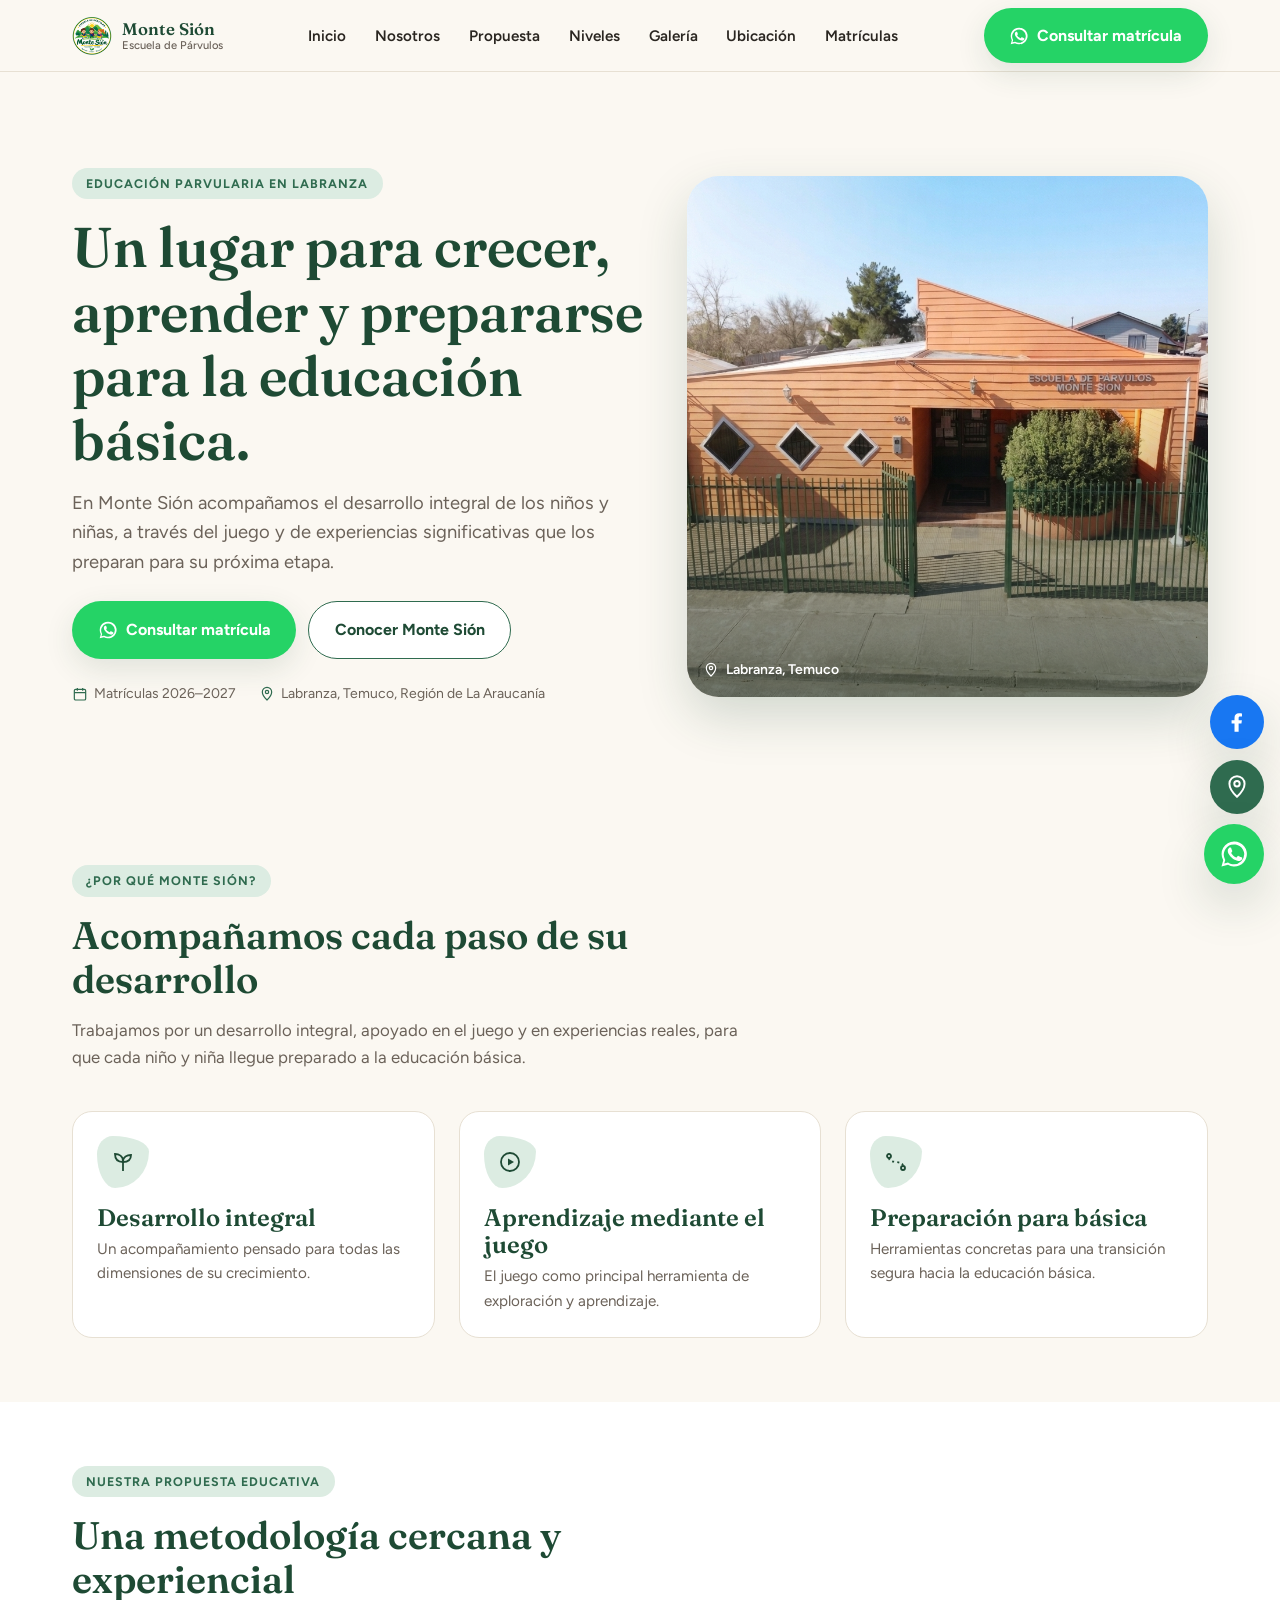
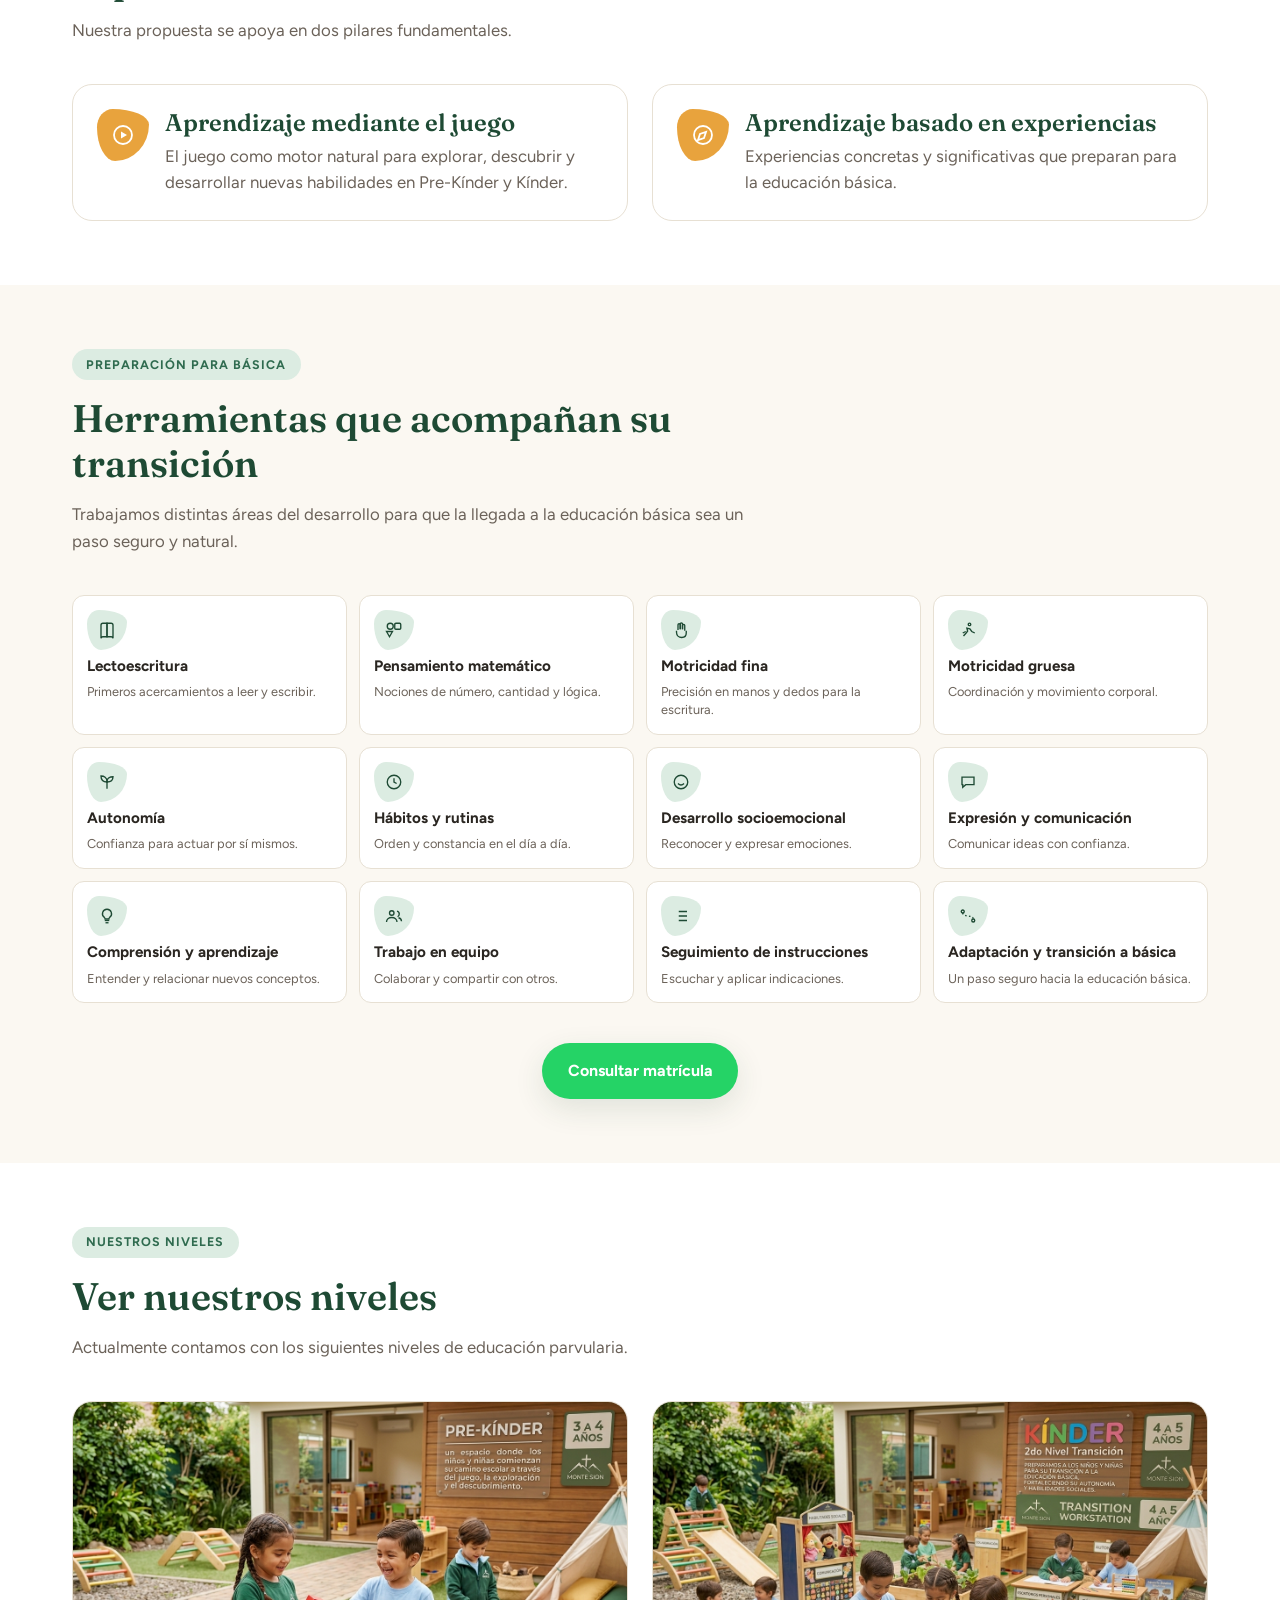
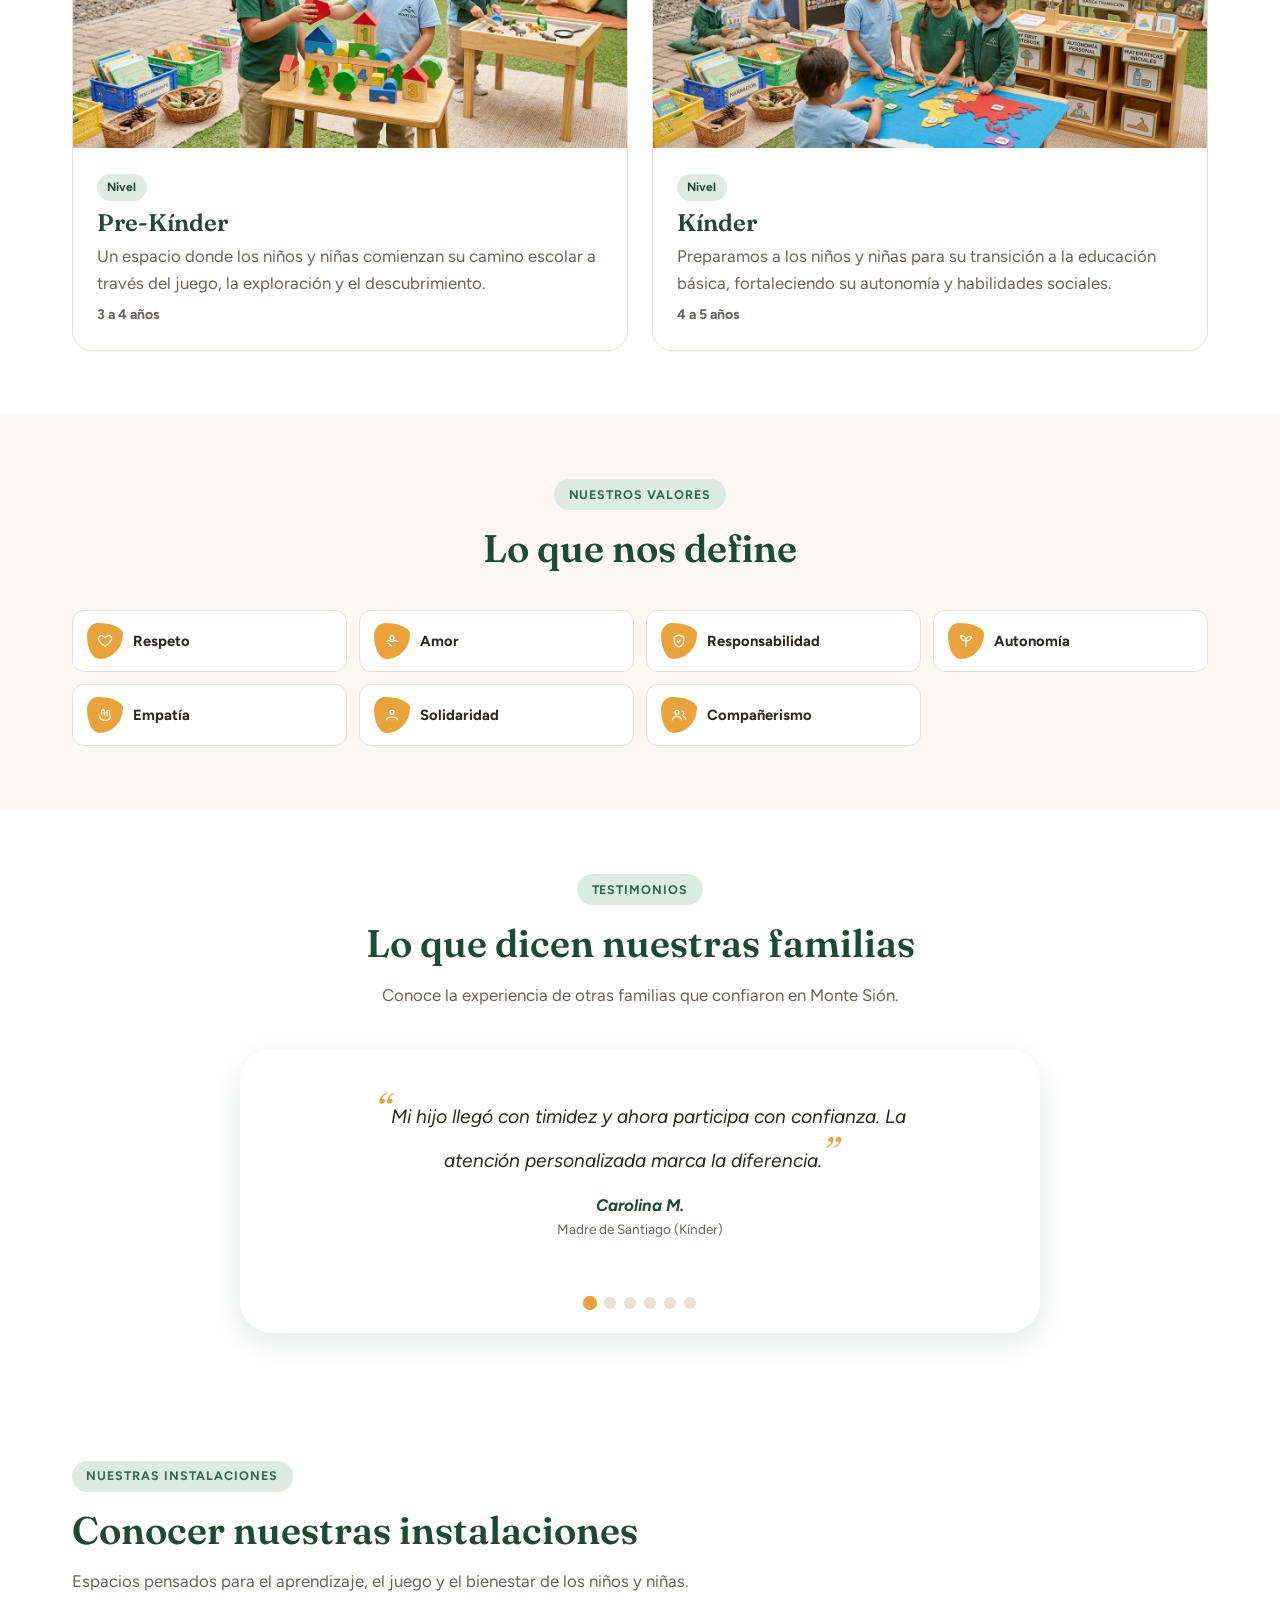
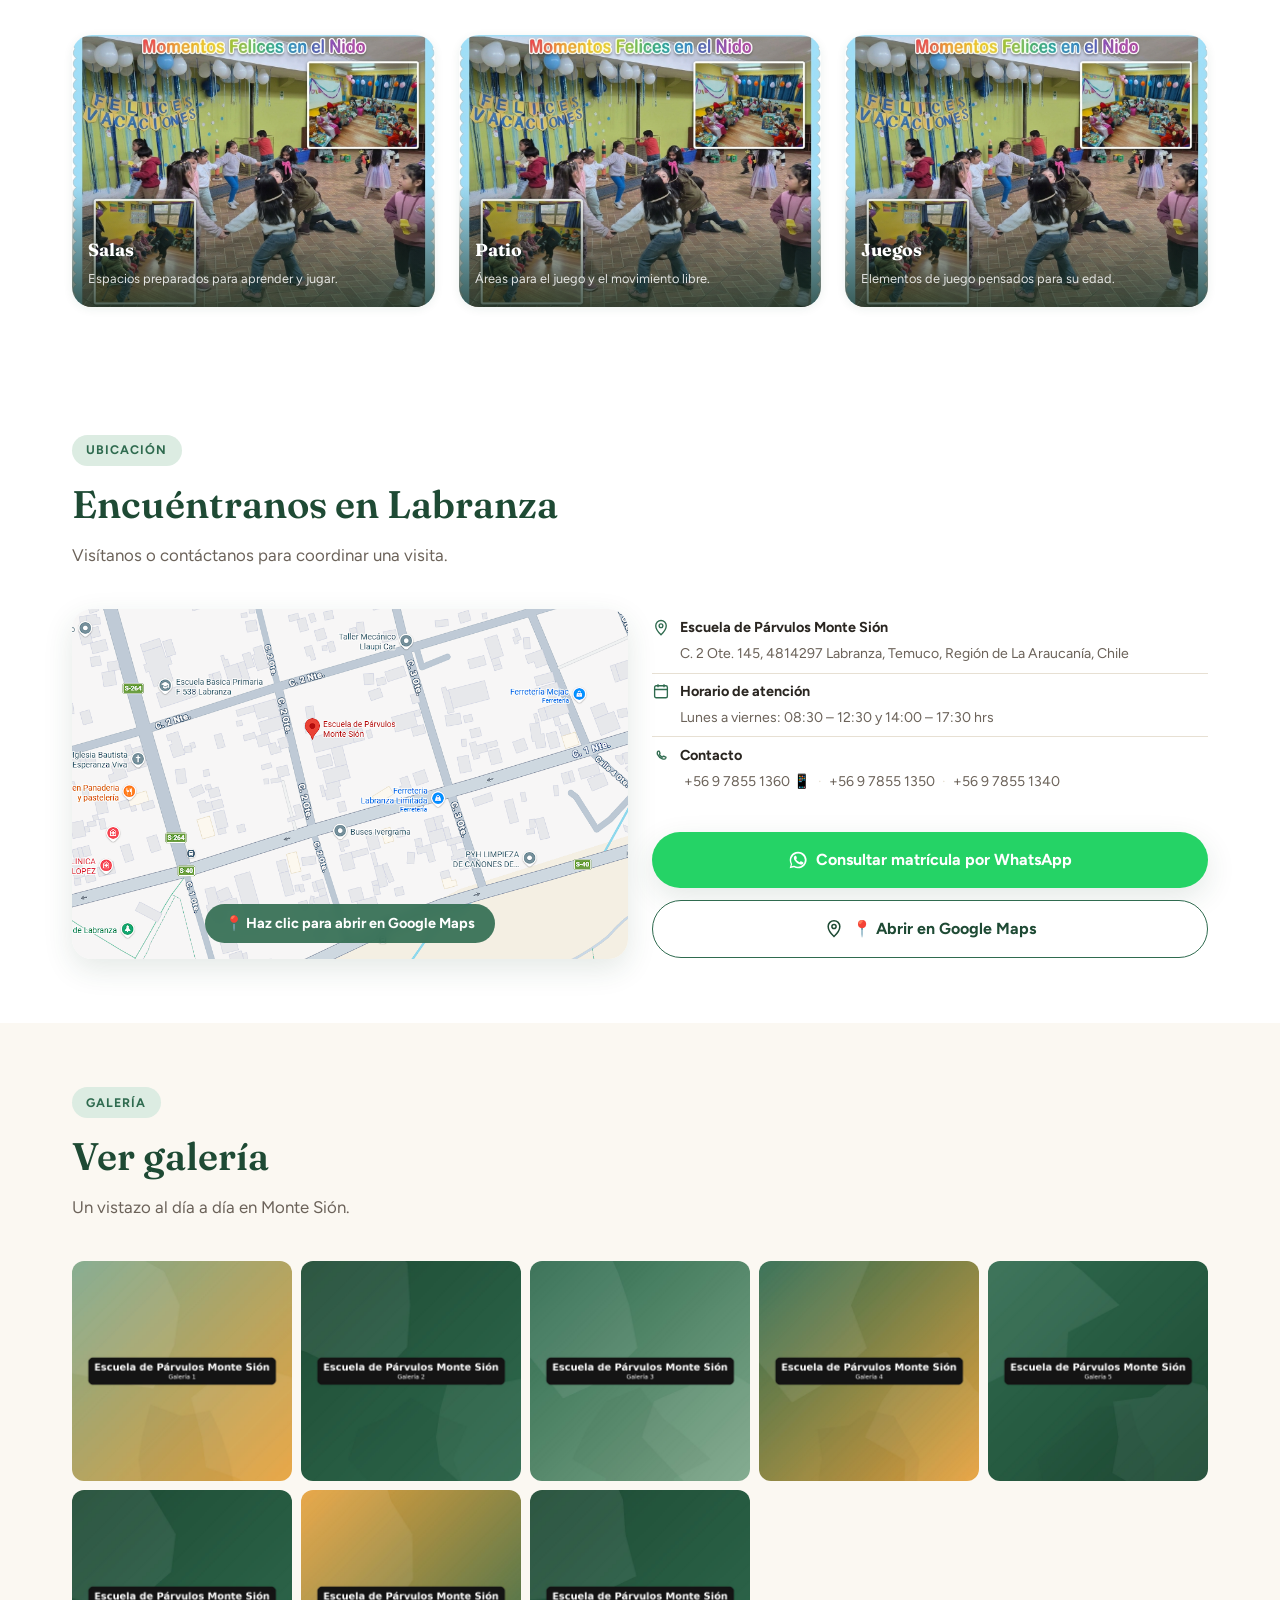
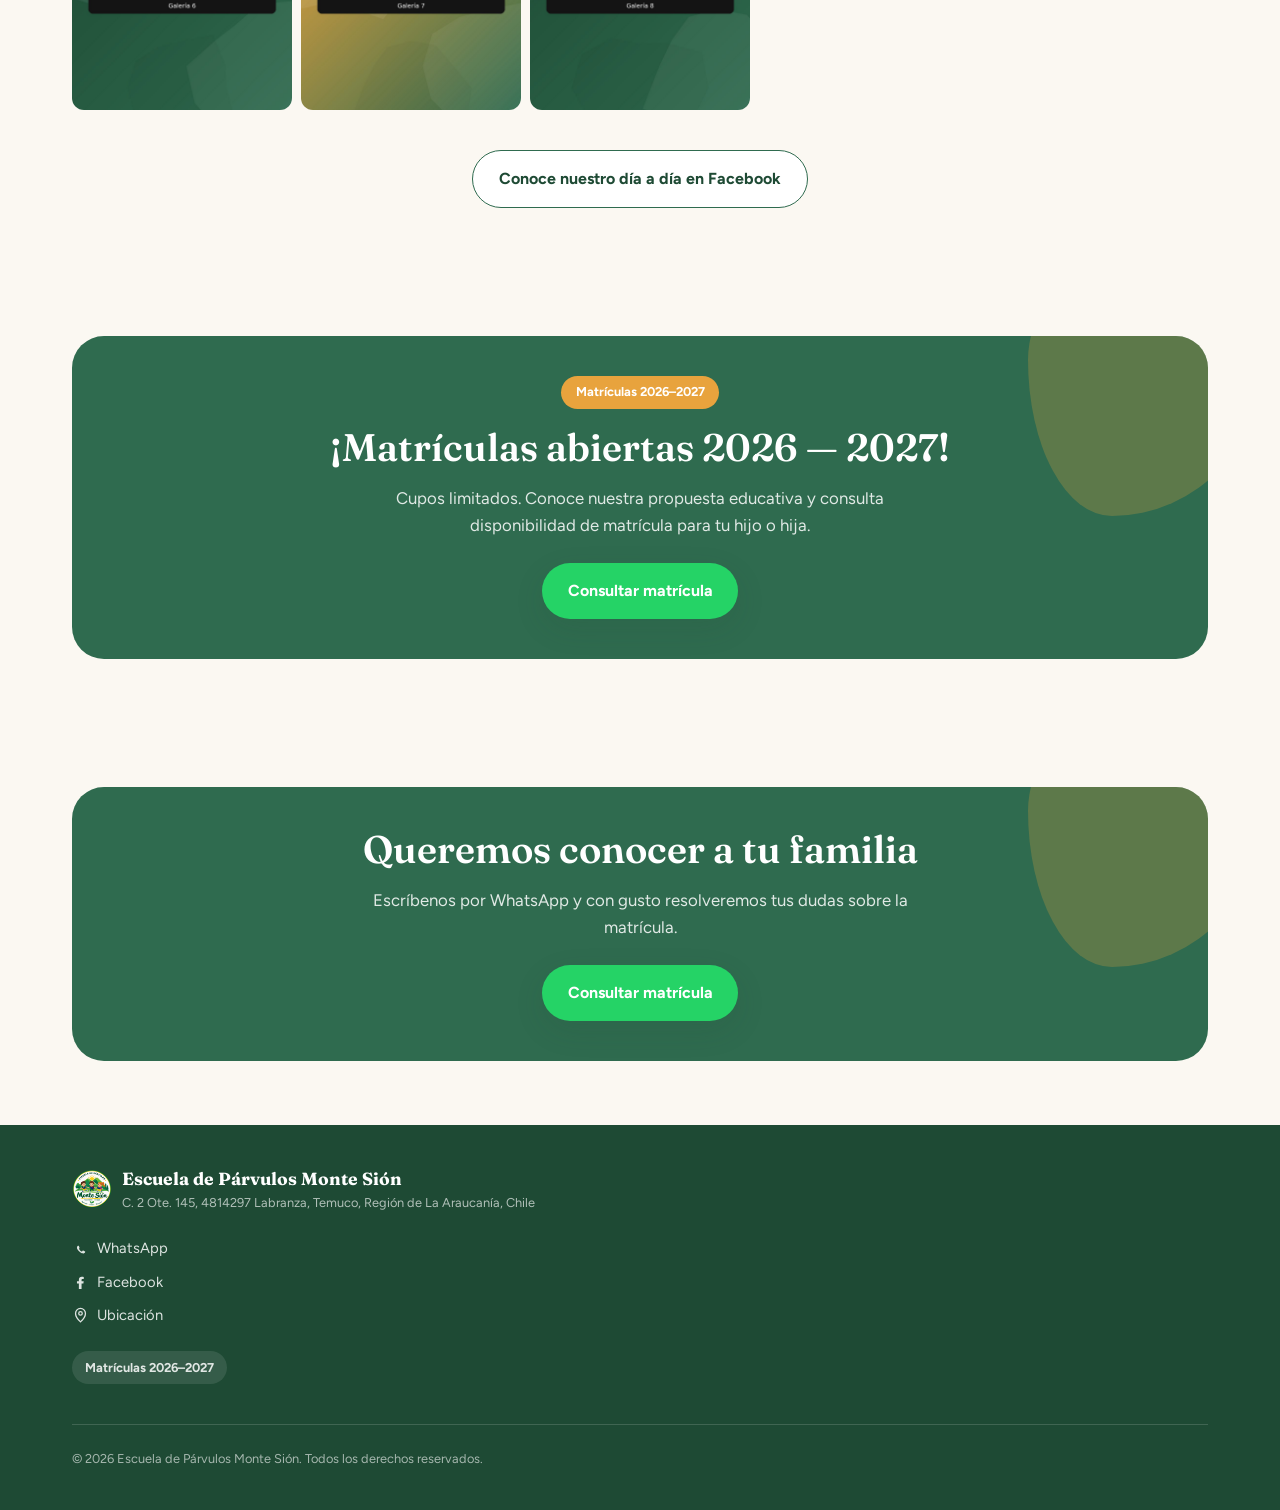
==== index.html @ e0071388 "Add files via upload" ====
<!DOCTYPE html>
<html lang="es">
<head>
  <meta charset="UTF-8">
  <meta name="viewport" content="width=device-width, initial-scale=1, viewport-fit=cover">
  <title>Escuela de Párvulos Monte Sión | Educación Parvularia en Labranza, Temuco</title>
  <meta name="description" content="Escuela de Párvulos Monte Sión, en Labranza, Temuco. Acompañamos el desarrollo integral de niños y niñas y su preparación para la educación básica. Matrículas 2026–2027.">
  <link rel="canonical" href="">

  <!-- Open Graph -->
  <meta property="og:type" content="website">
  <meta property="og:site_name" content="Escuela de Párvulos Monte Sión">
  <meta property="og:locale" content="es_CL">
  <meta property="og:title" content="Escuela de Párvulos Monte Sión | Educación Parvularia en Labranza, Temuco">
  <meta property="og:description" content="Acompañamos el desarrollo integral de niños y niñas y su preparación para la educación básica. Matrículas 2026–2027.">
  <meta property="og:image" content="assets/img/hero.jpg">

  <!-- Twitter / X -->
  <meta name="twitter:card" content="summary_large_image">
  <meta name="twitter:title" content="Escuela de Párvulos Monte Sión">
  <meta name="twitter:description" content="Educación parvularia en Labranza, Temuco. Matrículas 2026–2027.">

  <link rel="icon" href="assets/img/Favicon.png" type="image/png">

  <!-- Fonts: Fraunces (display) + Figtree (body) -->
  <link rel="preconnect" href="https://fonts.googleapis.com">
  <link rel="preconnect" href="https://fonts.gstatic.com" crossorigin>
  <link href="https://fonts.googleapis.com/css2?family=Fraunces:opsz,wght@9..144,500;9..144,600;9..144,700&family=Figtree:wght@400;500;600;700;800&display=swap" rel="stylesheet">

  <link rel="stylesheet" href="assets/css/style.css">
</head>
<body>
  <a href="#main" class="skip-link">Saltar al contenido principal</a>

  <!-- ============================================================
       HEADER
  ============================================================ -->
  <header class="site-header">
    <div class="container header-inner">
      <a href="#inicio" class="brand" aria-label="Escuela de Párvulos Monte Sión — Inicio">
        <img data-field="logoSrc" src="assets/img/logo-placeholder.svg" data-alt-field="logoAlt" alt="Logo Escuela de Párvulos Monte Sión">
        <span class="brand-name">Monte Sión<span>Escuela de Párvulos</span></span>
      </a>

      <nav class="main-nav" aria-label="Navegación principal">
        <ul>
          <li><a href="#inicio">Inicio</a></li>
          <li><a href="#nosotros">Nosotros</a></li>
          <li><a href="#propuesta">Propuesta</a></li>
          <li><a href="#niveles">Niveles</a></li>
          <li><a href="#galeria">Galería</a></li>
          <li><a href="#ubicacion">Ubicación</a></li>
          <li><a href="#matricula">Matrículas</a></li>
        </ul>
      </nav>

      <a class="btn btn-primary header-cta" data-whatsapp-link href="#" target="_blank" rel="noopener">
        <svg viewBox="0 0 24 24" fill="currentColor"><path d="M17.5 14.4c-.3-.1-1.7-.8-1.9-.9-.3-.1-.4-.1-.6.1-.2.3-.7.9-.8 1-.2.2-.3.2-.5.1-.3-.1-1.2-.4-2.2-1.4-.8-.8-1.4-1.7-1.6-2-.2-.3 0-.5.1-.6.1-.1.3-.3.4-.5.1-.1.2-.3.2-.4.1-.2 0-.3 0-.5-.1-.1-.6-1.5-.8-2-.2-.5-.4-.4-.6-.5h-.5c-.2 0-.5.1-.7.3-.3.3-1 1-1 2.4s1 2.8 1.2 3c.1.2 2 3.1 4.9 4.3.7.3 1.2.5 1.6.6.7.2 1.3.2 1.8.1.5-.1 1.7-.7 1.9-1.3.2-.7.2-1.2.2-1.3-.1-.1-.3-.2-.6-.3Z"/><path d="M12 2a10 10 0 0 0-8.6 15L2 22l5.2-1.4A10 10 0 1 0 12 2Zm0 18.2c-1.6 0-3.1-.4-4.5-1.2l-.3-.2-3 .8.8-2.9-.2-.3A8.2 8.2 0 1 1 20.2 12 8.2 8.2 0 0 1 12 20.2Z"/></svg>
        Consultar matrícula
      </a>

      <button class="menu-toggle" data-menu-toggle aria-label="Abrir menú" aria-expanded="false" aria-controls="mobile-nav">
        <span></span><span></span><span></span>
      </button>
    </div>

    <nav id="mobile-nav" class="mobile-nav" data-mobile-nav aria-label="Navegación móvil">
      <ul>
        <li><a href="#inicio">Inicio</a></li>
        <li><a href="#nosotros">Nosotros</a></li>
        <li><a href="#propuesta">Propuesta educativa</a></li>
        <li><a href="#preparacion">Preparación para básica</a></li>
        <li><a href="#niveles">Niveles</a></li>
        <li><a href="#instalaciones">Instalaciones</a></li>
        <li><a href="#galeria">Galería</a></li>
        <li><a href="#ubicacion">Ubicación</a></li>
        <li><a href="#matricula">Matrículas</a></li>
      </ul>
      <a class="btn btn-primary btn-block" data-whatsapp-link href="#" target="_blank" rel="noopener">
        Consultar matrícula
      </a>
    </nav>
  </header>

  <main id="main">

    <!-- ============================================================
         HERO
    ============================================================ -->
    <section id="inicio" class="hero">
      <div class="container hero-grid">
        <div class="hero-media">
          <img src="assets/img/hero.jpg" alt="Escuela de Párvulos Monte Sión, Labranza" width="1600" height="1100">
          <span class="hero-badge">
            <svg viewBox="0 0 24 24" fill="none" stroke="currentColor" stroke-width="1.8"><path d="M12 21s7-6.5 7-12a7 7 0 1 0-14 0c0 5.5 7 12 7 12Z"/><circle cx="12" cy="9" r="2.5"/></svg>
            Labranza, Temuco
          </span>
        </div>

        <div class="hero-content">
          <span class="eyebrow">Educación parvularia en Labranza</span>
          <h1>Un lugar para crecer, aprender y prepararse para la educación básica.</h1>
          <p class="lede">En Monte Sión acompañamos el desarrollo integral de los niños y niñas, a través del juego y de experiencias significativas que los preparan para su próxima etapa.</p>

          <div class="hero-actions">
            <a class="btn btn-primary" data-whatsapp-link href="#" target="_blank" rel="noopener">
              <svg viewBox="0 0 24 24" fill="currentColor"><path d="M17.5 14.4c-.3-.1-1.7-.8-1.9-.9-.3-.1-.4-.1-.6.1-.2.3-.7.9-.8 1-.2.2-.3.2-.5.1-.3-.1-1.2-.4-2.2-1.4-.8-.8-1.4-1.7-1.6-2-.2-.3 0-.5.1-.6.1-.1.3-.3.4-.5.1-.1.2-.3.2-.4.1-.2 0-.3 0-.5-.1-.1-.6-1.5-.8-2-.2-.5-.4-.4-.6-.5h-.5c-.2 0-.5.1-.7.3-.3.3-1 1-1 2.4s1 2.8 1.2 3c.1.2 2 3.1 4.9 4.3.7.3 1.2.5 1.6.6.7.2 1.3.2 1.8.1.5-.1 1.7-.7 1.9-1.3.2-.7.2-1.2.2-1.3-.1-.1-.3-.2-.6-.3Z"/><path d="M12 2a10 10 0 0 0-8.6 15L2 22l5.2-1.4A10 10 0 1 0 12 2Zm0 18.2c-1.6 0-3.1-.4-4.5-1.2l-.3-.2-3 .8.8-2.9-.2-.3A8.2 8.2 0 1 1 20.2 12 8.2 8.2 0 0 1 12 20.2Z"/></svg>
              Consultar matrícula
            </a>
            <a class="btn btn-secondary" href="#nosotros">Conocer Monte Sión</a>
          </div>

          <ul class="hero-meta">
            <li>
              <svg viewBox="0 0 24 24" fill="none" stroke="currentColor" stroke-width="1.8"><rect x="3.5" y="5" width="17" height="16" rx="2"/><path d="M8 3v4M16 3v4M3.5 10h17"/></svg>
              <span data-field="enrollmentBadge">Matrículas 2026–2027</span>
            </li>
            <li>
              <svg viewBox="0 0 24 24" fill="none" stroke="currentColor" stroke-width="1.8"><path d="M12 21s7-6.5 7-12a7 7 0 1 0-14 0c0 5.5 7 12 7 12Z"/><circle cx="12" cy="9" r="2.5"/></svg>
              <span>Labranza, Temuco, Región de La Araucanía</span>
            </li>
          </ul>
        </div>
      </div>
    </section>

    <!-- ============================================================
         ¿POR QUÉ MONTE SIÓN?
    ============================================================ -->
    <section id="nosotros" class="section">
      <div class="container">
        <div class="section-heading">
          <span class="eyebrow">¿Por qué Monte Sión?</span>
          <h2>Acompañamos cada paso de su desarrollo</h2>
          <p>Trabajamos por un desarrollo integral, apoyado en el juego y en experiencias reales, para que cada niño y niña llegue preparado a la educación básica.</p>
        </div>

        <div class="why-grid">
          <div class="card" data-reveal>
            <span class="icon-badge"><svg viewBox="0 0 24 24" fill="none" stroke="currentColor" stroke-width="1.8"><path d="M12 21V11"/><path d="M12 11C12 6 8 4 4 4c0 4 2 8 8 8Z"/><path d="M12 11c0-4 4-6 8-6 0 4-2 7-8 7Z"/></svg></span>
            <h3>Desarrollo integral</h3>
            <p>Un acompañamiento pensado para todas las dimensiones de su crecimiento.</p>
          </div>
          <div class="card" data-reveal>
            <span class="icon-badge"><svg viewBox="0 0 24 24" fill="none" stroke="currentColor" stroke-width="1.8"><circle cx="12" cy="12" r="9"/><path d="M10 8.5l6 3.5-6 3.5v-7Z" fill="currentColor" stroke="none"/></svg></span>
            <h3>Aprendizaje mediante el juego</h3>
            <p>El juego como principal herramienta de exploración y aprendizaje.</p>
          </div>
          <div class="card" data-reveal>
            <span class="icon-badge"><svg viewBox="0 0 24 24" fill="none" stroke="currentColor" stroke-width="1.8"><circle cx="5" cy="6" r="2"/><circle cx="19" cy="18" r="2"/><path d="M5 8c0 6 14 2 14 8" stroke-dasharray="2 3"/></svg></span>
            <h3>Preparación para básica</h3>
            <p>Herramientas concretas para una transición segura hacia la educación básica.</p>
          </div>
        </div>
      </div>
    </section>

    <!-- ============================================================
         NUESTRA PROPUESTA EDUCATIVA / METODOLOGÍA
    ============================================================ -->
    <section id="propuesta" class="section section-alt">
      <div class="container">
        <div class="section-heading">
          <span class="eyebrow">Nuestra propuesta educativa</span>
          <h2>Una metodología cercana y experiencial</h2>
          <p>Nuestra propuesta se apoya en dos pilares fundamentales.</p>
        </div>

        <div class="method-grid" data-methodology></div>
      </div>
    </section>

    <!-- ============================================================
         PREPARACIÓN PARA LA EDUCACIÓN BÁSICA — 12 CARDS
    ============================================================ -->
    <section id="preparacion" class="section">
      <div class="container">
        <div class="section-heading">
          <span class="eyebrow">Preparación para básica</span>
          <h2>Herramientas que acompañan su transición</h2>
          <p>Trabajamos distintas áreas del desarrollo para que la llegada a la educación básica sea un paso seguro y natural.</p>
        </div>

        <div class="skills-grid" data-skills></div>

        <div style="margin-top: var(--space-4); text-align:center;">
          <a class="btn btn-primary" data-whatsapp-link href="#" target="_blank" rel="noopener">Consultar matrícula</a>
        </div>
      </div>
    </section>

    <!-- ============================================================
         NUESTROS NIVELES
    ============================================================ -->
    <section id="niveles" class="section section-alt">
      <div class="container">
        <div class="section-heading">
          <span class="eyebrow">Nuestros niveles</span>
          <h2>Ver nuestros niveles</h2>
          <p>Actualmente contamos con los siguientes niveles de educación parvularia.</p>
        </div>

        <div class="levels-grid" data-levels></div>
      </div>
    </section>

    <!-- ============================================================
         NUESTROS VALORES
    ============================================================ -->
    <section class="section">
      <div class="container">
        <div class="section-heading center">
          <span class="eyebrow">Nuestros valores</span>
          <h2>Lo que nos define</h2>
        </div>

        <ul class="values-list" data-values></ul>
      </div>
    </section>
<!-- ============================================================
     TESTIMONIOS (Carrusel automático)
============================================================ -->
<section id="testimonios" class="section section-alt">
  <div class="container">
    <div class="section-heading center">
      <span class="eyebrow">Testimonios</span>
      <h2>Lo que dicen nuestras familias</h2>
      <p>Conoce la experiencia de otras familias que confiaron en Monte Sión.</p>
    </div>

    <div class="testimonials-carousel" data-testimonials>
      <!-- Renderizado dinámico por main.js -->
    </div>
  </div>
</section>


    <!-- ============================================================
         NUESTRAS INSTALACIONES
    ============================================================ -->
    <section id="instalaciones" class="section section-alt">
      <div class="container">
        <div class="section-heading">
          <span class="eyebrow">Nuestras instalaciones</span>
          <h2>Conocer nuestras instalaciones</h2>
          <p>Espacios pensados para el aprendizaje, el juego y el bienestar de los niños y niñas.</p>
        </div>

        <div class="facilities-grid" data-facilities></div>
      </div>
    </section>

    <!-- ============================================================
     UBICACIÓN CON IMAGEN ESTÁTICA DE MAPA (ALTERNATIVA)
============================================================ -->
<section id="ubicacion" class="section section-alt">
  <div class="container">
    <div class="section-heading">
      <span class="eyebrow">Ubicación</span>
      <h2>Encuéntranos en Labranza</h2>
      <p>Visítanos o contáctanos para coordinar una visita.</p>
    </div>

    <div class="location-grid">
      <!-- Mapa como imagen estática con link -->
      <a href="https://maps.app.goo.gl/d6yqgi2vbpbjYvNU9" target="_blank" rel="noopener" class="map-container" style="display:block; position:relative; border-radius: var(--radius-md); overflow: hidden; box-shadow: var(--shadow-md);">
  <img 
    src="assets\img\ubi.png"
    alt="Mapa de ubicación de Escuela de Párvulos Monte Sión en Labranza, Temuco"
    width="100%"
    height="350"
    style="display:block; width:100%; height:350px; object-fit:cover;"
    loading="lazy"
  >
  <div style="position:absolute; bottom:16px; left:50%; transform:translateX(-50%); background:rgba(47,107,79,0.9); color:#fff; padding:8px 20px; border-radius:999px; font-weight:700; font-size:0.9rem; backdrop-filter:blur(4px); pointer-events:none; white-space:nowrap;">
    📍 Haz clic para abrir en Google Maps
  </div>
</a>

      <div class="location-details">
        <ul class="location-list">
          <li>
            <svg viewBox="0 0 24 24" fill="none" stroke="currentColor" stroke-width="1.8"><path d="M12 21s7-6.5 7-12a7 7 0 1 0-14 0c0 5.5 7 12 7 12Z"/><circle cx="12" cy="9" r="2.5"/></svg>
            <div><strong data-field="schoolName">Escuela de Párvulos Monte Sión</strong><span class="detail" data-field="addressText">C. 2 Ote. 145, Labranza, Temuco</span></div>
          </li>
          <li>
            <svg viewBox="0 0 24 24" fill="none" stroke="currentColor" stroke-width="1.8"><rect x="3.5" y="5" width="17" height="16" rx="2"/><path d="M8 3v4M16 3v4M3.5 10h17"/></svg>
            <div><strong>Horario de atención</strong><span class="detail">Lunes a viernes: 08:30 – 12:30 y 14:00 – 17:30 hrs</span></div>
          </li>
          <li>
            <svg viewBox="0 0 24 24" fill="none" stroke="currentColor" stroke-width="1.8"><path d="M17.5 14.4c-.3-.1-1.7-.8-1.9-.9-.3-.1-.4-.1-.6.1-.2.3-.7.9-.8 1-.2.2-.3.2-.5.1-.3-.1-1.2-.4-2.2-1.4-.8-.8-1.4-1.7-1.6-2-.2-.3 0-.5.1-.6.1-.1.3-.3.4-.5.1-.1.2-.3.2-.4.1-.2 0-.3 0-.5-.1-.1-.6-1.5-.8-2-.2-.5-.4-.4-.6-.5h-.5c-.2 0-.5.1-.7.3-.3.3-1 1-1 2.4s1 2.8 1.2 3c.1.2 2 3.1 4.9 4.3.7.3 1.2.5 1.6.6.7.2 1.3.2 1.8.1.5-.1 1.7-.7 1.9-1.3.2-.7.2-1.2.2-1.3-.1-.1-.3-.2-.6-.3Z"/></svg>
            <div><strong>Contacto</strong>
              <span class="detail" data-phones>
                <!-- Renderizado por JS -->
              </span>
            </div>
          </li>
        </ul>

        <div style="display: flex; flex-direction: column; gap: 0.75rem; margin-top: var(--space-2);">
          <a class="btn btn-primary btn-block" data-whatsapp-link href="#" target="_blank" rel="noopener">
            <svg viewBox="0 0 24 24" fill="currentColor"><path d="M17.5 14.4c-.3-.1-1.7-.8-1.9-.9-.3-.1-.4-.1-.6.1-.2.3-.7.9-.8 1-.2.2-.3.2-.5.1-.3-.1-1.2-.4-2.2-1.4-.8-.8-1.4-1.7-1.6-2-.2-.3 0-.5.1-.6.1-.1.3-.3.4-.5.1-.1.2-.3.2-.4.1-.2 0-.3 0-.5-.1-.1-.6-1.5-.8-2-.2-.5-.4-.4-.6-.5h-.5c-.2 0-.5.1-.7.3-.3.3-1 1-1 2.4s1 2.8 1.2 3c.1.2 2 3.1 4.9 4.3.7.3 1.2.5 1.6.6.7.2 1.3.2 1.8.1.5-.1 1.7-.7 1.9-1.3.2-.7.2-1.2.2-1.3-.1-.1-.3-.2-.6-.3Z"/><path d="M12 2a10 10 0 0 0-8.6 15L2 22l5.2-1.4A10 10 0 1 0 12 2Zm0 18.2c-1.6 0-3.1-.4-4.5-1.2l-.3-.2-3 .8.8-2.9-.2-.3A8.2 8.2 0 1 1 20.2 12 8.2 8.2 0 0 1 12 20.2Z"/></svg>
            Consultar matrícula por WhatsApp
          </a>
          <a class="btn btn-secondary btn-block" href="https://maps.app.goo.gl/d6yqgi2vbpbjYvNU9" target="_blank" rel="noopener">
            <svg viewBox="0 0 24 24" fill="none" stroke="currentColor" stroke-width="1.8"><path d="M12 21s7-6.5 7-12a7 7 0 1 0-14 0c0 5.5 7 12 7 12Z"/><circle cx="12" cy="9" r="2.5"/></svg>
            📍 Abrir en Google Maps
          </a>
        </div>
      </div>
    </div>
  </div>
</section>
    <!-- ============================================================
         GALERÍA
    ============================================================ -->
    <section id="galeria" class="section">
      <div class="container">
        <div class="section-heading">
          <span class="eyebrow">Galería</span>
          <h2>Ver galería</h2>
          <p>Un vistazo al día a día en Monte Sión.</p>
        </div>

        <div class="gallery-grid" data-gallery></div>

        <div style="margin-top: var(--space-4); text-align:center;">
          <a class="btn btn-secondary" data-facebook-link href="#" target="_blank" rel="noopener">Conoce nuestro día a día en Facebook</a>
        </div>
      </div>
    </section>

    <!-- ============================================================
         CTA MATRÍCULA
    ============================================================ -->
    <section id="matricula" class="section enrollment">
      <div class="container">
        <div class="cta-strip">
          <span class="badge-pill" data-field="enrollmentBadge">Matrículas 2026–2027</span>
          <h2 data-field="enrollmentTitle">Matrículas abiertas 2026 — 2027</h2>
          <p data-field="enrollmentDescription">Conoce nuestra propuesta educativa y consulta disponibilidad de matrícula para tu hijo o hija.</p>
          <a class="btn btn-primary" data-whatsapp-link href="#" target="_blank" rel="noopener">Consultar matrícula</a>
        </div>
      </div>
    </section>

       <!-- ============================================================
         CTA FINAL
    ============================================================ -->
    <section class="section">
      <div class="container">
        <div class="cta-strip">
          <h2>Queremos conocer a tu familia</h2>
          <p>Escríbenos por WhatsApp y con gusto resolveremos tus dudas sobre la matrícula.</p>
          <a class="btn btn-primary" data-whatsapp-link href="#" target="_blank" rel="noopener">Consultar matrícula</a>
        </div>
      </div>
    </section>

  </main>

  <!-- ============================================================
       FOOTER
  ============================================================ -->
  <footer class="site-footer">
    <div class="container">
      <div class="footer-top">
        <div class="footer-brand">
          <img data-field="logoSrc" src="assets/img/logo-placeholder.svg" alt="Logo Escuela de Párvulos Monte Sión">
          <div>
            <strong data-field="schoolName">Escuela de Párvulos Monte Sión</strong>
            <span data-field="addressText">Labranza, Temuco</span>
          </div>
        </div>

        <nav class="footer-links" aria-label="Enlaces de contacto">
          <a data-whatsapp-link href="#" target="_blank" rel="noopener">
            <svg viewBox="0 0 24 24" fill="currentColor"><path d="M17.5 14.4c-.3-.1-1.7-.8-1.9-.9-.3-.1-.4-.1-.6.1-.2.3-.7.9-.8 1-.2.2-.3.2-.5.1-.3-.1-1.2-.4-2.2-1.4-.8-.8-1.4-1.7-1.6-2-.2-.3 0-.5.1-.6.1-.1.3-.3.4-.5.1-.1.2-.3.2-.4.1-.2 0-.3 0-.5-.1-.1-.6-1.5-.8-2-.2-.5-.4-.4-.6-.5h-.5c-.2 0-.5.1-.7.3-.3.3-1 1-1 2.4s1 2.8 1.2 3c.1.2 2 3.1 4.9 4.3.7.3 1.2.5 1.6.6.7.2 1.3.2 1.8.1.5-.1 1.7-.7 1.9-1.3.2-.7.2-1.2.2-1.3-.1-.1-.3-.2-.6-.3Z"/></svg>
            WhatsApp
          </a>
          <a data-facebook-link href="#" target="_blank" rel="noopener">
            <svg viewBox="0 0 24 24" fill="currentColor"><path d="M13.5 21v-7.6h2.6l.4-3h-3v-1.9c0-.9.2-1.5 1.5-1.5h1.6V4.2C15.9 4.1 14.9 4 13.8 4c-2.5 0-4.1 1.5-4.1 4.2v2.2H7v3h2.7V21h3.8Z"/></svg>
            Facebook
          </a>
          <a data-maps-link href="#" target="_blank" rel="noopener">
            <svg viewBox="0 0 24 24" fill="none" stroke="currentColor" stroke-width="1.8"><path d="M12 21s7-6.5 7-12a7 7 0 1 0-14 0c0 5.5 7 12 7 12Z"/><circle cx="12" cy="9" r="2.5"/></svg>
            Ubicación
          </a>
        </nav>

        <span class="footer-badge" data-field="enrollmentBadge">Matrículas 2026–2027</span>
      </div>

      <div class="footer-bottom">
        <span>&copy; <span data-field="year">2026</span> Escuela de Párvulos Monte Sión. Todos los derechos reservados.</span>
      </div>
    </div>
  </footer>

  <!-- ============================================================
       BOTONES FLOTANTES
  ============================================================ -->
  <div class="floating-actions">
    <a class="fab fab-facebook" data-facebook-link href="#" target="_blank" rel="noopener" aria-label="Abrir Facebook de Monte Sión">
      <svg viewBox="0 0 24 24" fill="currentColor"><path d="M13.5 21v-7.6h2.6l.4-3h-3v-1.9c0-.9.2-1.5 1.5-1.5h1.6V4.2C15.9 4.1 14.9 4 13.8 4c-2.5 0-4.1 1.5-4.1 4.2v2.2H7v3h2.7V21h3.8Z"/></svg>
    </a>
    <a class="fab fab-location" data-maps-link href="#" target="_blank" rel="noopener" aria-label="Abrir ubicación en Google Maps">
      <svg viewBox="0 0 24 24" fill="none" stroke="currentColor" stroke-width="1.8"><path d="M12 21s7-6.5 7-12a7 7 0 1 0-14 0c0 5.5 7 12 7 12Z"/><circle cx="12" cy="9" r="2.5"/></svg>
    </a>
    <a class="fab fab-whatsapp" data-whatsapp-link href="#" target="_blank" rel="noopener" aria-label="Escribir por WhatsApp para consultar matrícula">
      <svg viewBox="0 0 24 24" fill="currentColor"><path d="M17.5 14.4c-.3-.1-1.7-.8-1.9-.9-.3-.1-.4-.1-.6.1-.2.3-.7.9-.8 1-.2.2-.3.2-.5.1-.3-.1-1.2-.4-2.2-1.4-.8-.8-1.4-1.7-1.6-2-.2-.3 0-.5.1-.6.1-.1.3-.3.4-.5.1-.1.2-.3.2-.4.1-.2 0-.3 0-.5-.1-.1-.6-1.5-.8-2-.2-.5-.4-.4-.6-.5h-.5c-.2 0-.5.1-.7.3-.3.3-1 1-1 2.4s1 2.8 1.2 3c.1.2 2 3.1 4.9 4.3.7.3 1.2.5 1.6.6.7.2 1.3.2 1.8.1.5-.1 1.7-.7 1.9-1.3.2-.7.2-1.2.2-1.3-.1-.1-.3-.2-.6-.3Z"/><path d="M12 2a10 10 0 0 0-8.6 15L2 22l5.2-1.4A10 10 0 1 0 12 2Zm0 18.2c-1.6 0-3.1-.4-4.5-1.2l-.3-.2-3 .8.8-2.9-.2-.3A8.2 8.2 0 1 1 20.2 12 8.2 8.2 0 0 1 12 20.2Z"/></svg>
    </a>
  </div>

  <!-- ============================================================
       LIGHTBOX
  ============================================================ -->
  <div class="lightbox" data-lightbox role="dialog" aria-modal="true" aria-label="Galería de fotografías ampliada">
    <div class="lightbox-figure">
      <button class="lightbox-close" data-lightbox-close aria-label="Cerrar galería">
        <svg viewBox="0 0 24 24" fill="none" stroke="currentColor" stroke-width="2"><path d="M6 6l12 12M18 6L6 18"/></svg>
      </button>
      <button class="lightbox-prev" data-lightbox-prev aria-label="Fotografía anterior">
        <svg viewBox="0 0 24 24" fill="none" stroke="currentColor" stroke-width="2"><path d="M15 6l-6 6 6 6"/></svg>
      </button>
      <button class="lightbox-next" data-lightbox-next aria-label="Fotografía siguiente">
        <svg viewBox="0 0 24 24" fill="none" stroke="currentColor" stroke-width="2"><path d="M9 6l6 6-6 6"/></svg>
      </button>
      <img data-lightbox-image src="" alt="">
      <p class="lightbox-caption" data-lightbox-caption></p>
    </div>
  </div>

  <script src="config.js"></script>
  <script src="assets/js/main.js"></script>
</body>
</html>
---- assets/css/style.css ----
/* ============================================================
   ESCUELA DE PÁRVULOS MONTE SIÓN — STYLE.CSS
   Mobile-first. Índice:
   1. Variables   2. Reset   3. Base   4. Typography   5. Header
   6. Hero        7. Buttons 8. Sections 9. Cards
   10. Educational proposal  11. Levels  12. Values
   13. Facilities 14. Gallery 15. Lightbox 16. Location
   17. Enrollment CTA 18. Floating buttons 19. Footer
   20. Responsive 21. Accessibility
   ============================================================ */

/* ============================================================
   1. VARIABLES
   ============================================================ */
:root {
  /* Color: forest green + marigold + sage, warm paper background.
     Deliberately not the generic cream+terracotta pairing. */
  --color-primary: #2f6b4f;
  --color-primary-dark: #1e4a34;
  --color-primary-light: #dcece2;
  --color-secondary: #e8a33d;
  --color-secondary-dark: #c8842a;
  --color-accent: #7fa88a;
  --color-background: #fbf8f2;
  --color-surface: #ffffff;
  --color-text: #2a2621;
  --color-text-light: #6b6259;
  --color-border: #e7e0d3;
  --color-whatsapp: #25d366;
  --color-whatsapp-dark: #1da851;
  --color-facebook: #1877f2;

  /* Type */
  --font-display: "Fraunces", Georgia, "Times New Roman", serif;
  --font-body: "Figtree", -apple-system, BlinkMacSystemFont, "Segoe UI", sans-serif;

  --fs-h1: clamp(2rem, 6vw + 0.5rem, 3.5rem);
  --fs-h2: clamp(1.5rem, 3.5vw + 0.4rem, 2.4rem);
  --fs-h3: clamp(1.15rem, 2vw + 0.3rem, 1.5rem);
  --fs-body: clamp(1rem, 0.4vw + 0.9rem, 1.05rem);
  --fs-small: 0.875rem;

  /* Layout */
  --max-width: 1200px;
  --radius-sm: 12px;
  --radius-md: 20px;
  --radius-lg: 32px;
  /* Signature organic "blob" shape used for image frames & icon badges */
  --blob-shape: 30% 70% 65% 35% / 35% 30% 70% 65%;

  --space-1: 0.5rem;
  --space-2: 1rem;
  --space-3: 1.5rem;
  --space-4: 2.5rem;
  --space-5: 4rem;
  --space-6: 6rem;

  --shadow-sm: 0 2px 10px rgba(30, 74, 52, 0.08);
  --shadow-md: 0 10px 30px rgba(30, 74, 52, 0.12);
  --shadow-lg: 0 20px 50px rgba(30, 74, 52, 0.18);

  --transition-fast: 0.18s ease;
  --transition-base: 0.3s ease;

  --header-height: 72px;
  --safe-bottom: env(safe-area-inset-bottom, 0px);
}

/* ============================================================
   2. RESET
   ============================================================ */
*, *::before, *::after { box-sizing: border-box; }
html, body, h1, h2, h3, h4, p, figure, blockquote, ul, ol { margin: 0; }
ul, ol { padding: 0; list-style: none; }
img, svg { display: block; max-width: 100%; height: auto; }
a { color: inherit; text-decoration: none; }
button { font: inherit; color: inherit; background: none; border: none; cursor: pointer; }
input, textarea { font: inherit; }

/* ============================================================
   3. BASE
   ============================================================ */
html { scroll-behavior: smooth; }
@media (prefers-reduced-motion: reduce) {
  html { scroll-behavior: auto; }
  *, *::before, *::after {
    animation-duration: 0.01ms !important;
    animation-iteration-count: 1 !important;
    transition-duration: 0.01ms !important;
    scroll-behavior: auto !important;
  }
}

body {
  font-family: var(--font-body);
  background: var(--color-background);
  color: var(--color-text);
  font-size: var(--fs-body);
  line-height: 1.6;
  -webkit-font-smoothing: antialiased;
}

.container {
  width: 100%;
  max-width: var(--max-width);
  margin-inline: auto;
  padding-inline: 1.25rem;
}

@media (min-width: 768px) {
  .container { padding-inline: 2rem; }
}

main section { scroll-margin-top: var(--header-height); }

/* ============================================================
   4. TYPOGRAPHY
   ============================================================ */
h1, h2, h3 { font-family: var(--font-display); color: var(--color-primary-dark); line-height: 1.15; font-weight: 600; }
h1 { font-size: var(--fs-h1); }
h2 { font-size: var(--fs-h2); }
h3 { font-size: var(--fs-h3); }

.eyebrow {
  display: inline-block;
  font-family: var(--font-body);
  font-weight: 700;
  font-size: 0.78rem;
  letter-spacing: 0.08em;
  text-transform: uppercase;
  color: var(--color-primary);
  background: var(--color-primary-light);
  padding: 0.35rem 0.9rem;
  border-radius: 999px;
  margin-bottom: var(--space-2);
}

.section-heading { max-width: 42rem; margin-bottom: var(--space-4); }
.section-heading p { color: var(--color-text-light); margin-top: var(--space-2); font-size: 1.05rem; }
.section-heading.center { margin-inline: auto; text-align: center; }

.text-light { color: var(--color-text-light); }

/* ============================================================
   5. HEADER
   ============================================================ */
.site-header {
  position: sticky;
  top: 0;
  z-index: 100;
  height: var(--header-height);
  display: flex;
  align-items: center;
  background: rgba(251, 248, 242, 0.92);
  backdrop-filter: blur(10px);
  border-bottom: 1px solid var(--color-border);
}

.header-inner {
  display: flex;
  align-items: center;
  justify-content: space-between;
  width: 100%;
}

.brand { display: flex; align-items: center; gap: 0.6rem; }
.brand img { width: 40px; height: 40px; }
.brand-name {
  font-family: var(--font-display);
  font-weight: 600;
  font-size: 1.05rem;
  color: var(--color-primary-dark);
  line-height: 1.1;
}
.brand-name span { display: block; font-family: var(--font-body); font-weight: 500; font-size: 0.7rem; color: var(--color-text-light); }

.main-nav { display: none; }

.header-cta { display: none; }

.menu-toggle {
  display: flex;
  flex-direction: column;
  justify-content: center;
  align-items: center;
  gap: 5px;
  width: 44px;
  height: 44px;
  border-radius: var(--radius-sm);
}
.menu-toggle:hover { background: var(--color-primary-light); }
.menu-toggle span {
  width: 22px;
  height: 2px;
  background: var(--color-primary-dark);
  border-radius: 2px;
  transition: transform var(--transition-fast), opacity var(--transition-fast);
}
.menu-toggle[aria-expanded="true"] span:nth-child(1) { transform: translateY(7px) rotate(45deg); }
.menu-toggle[aria-expanded="true"] span:nth-child(2) { opacity: 0; }
.menu-toggle[aria-expanded="true"] span:nth-child(3) { transform: translateY(-7px) rotate(-45deg); }

.mobile-nav {
  position: fixed;
  inset: var(--header-height) 0 0 0;
  background: var(--color-surface);
  z-index: 90;
  padding: var(--space-4) 1.25rem;
  transform: translateX(100%);
  transition: transform var(--transition-base);
  overflow-y: auto;
}
.mobile-nav.is-open { transform: translateX(0); }
.mobile-nav ul { display: flex; flex-direction: column; gap: 0.25rem; }
.mobile-nav a {
  display: block;
  padding: 0.9rem 0.25rem;
  font-family: var(--font-display);
  font-size: 1.25rem;
  border-bottom: 1px solid var(--color-border);
  color: var(--color-primary-dark);
}
.mobile-nav .btn { margin-top: var(--space-3); width: 100%; justify-content: center; }
body.menu-open { overflow: hidden; }

/* ============================================================
   6. HERO
   ============================================================ */
.hero {
  position: relative;
  padding-block: var(--space-4) var(--space-5);
  overflow: hidden;
}
.hero-media {
  position: relative;
  border-radius: var(--radius-lg);
  overflow: hidden;
  aspect-ratio: 4 / 3;
  margin-bottom: var(--space-4);
  box-shadow: var(--shadow-lg);
}
.hero-media img { width: 100%; height: 100%; object-fit: cover; }
.hero-media::after {
  content: "";
  position: absolute; inset: 0;
  background: linear-gradient(180deg, rgba(30,74,52,0) 40%, rgba(20,45,32,0.55) 100%);
}
.hero-badge {
  position: absolute;
  left: var(--space-2);
  bottom: var(--space-2);
  color: #fff;
  font-size: var(--fs-small);
  font-weight: 600;
  display: flex;
  align-items: center;
  gap: 0.4rem;
  z-index: 2;
}
.hero-badge svg { width: 16px; height: 16px; }

.hero-content h1 { margin-bottom: var(--space-2); }
.hero-content .lede {
  font-size: 1.15rem;
  color: var(--color-text-light);
  max-width: 34rem;
  margin-bottom: var(--space-3);
}
.hero-actions { display: flex; flex-direction: column; gap: 0.75rem; }
.hero-meta {
  display: flex;
  flex-wrap: wrap;
  gap: 0.6rem 1.4rem;
  margin-top: var(--space-3);
  font-size: var(--fs-small);
  color: var(--color-text-light);
}
.hero-meta li { display: flex; align-items: center; gap: 0.4rem; }
.hero-meta svg { width: 16px; height: 16px; color: var(--color-primary); flex-shrink: 0; }

/* ============================================================
   7. BUTTONS
   ============================================================ */
.btn {
  display: inline-flex;
  align-items: center;
  justify-content: center;
  gap: 0.5rem;
  padding: 0.95rem 1.6rem;
  border-radius: 999px;
  font-weight: 700;
  font-size: 1rem;
  transition: transform var(--transition-fast), box-shadow var(--transition-fast), background var(--transition-fast);
  white-space: nowrap;
}
.btn svg { width: 20px; height: 20px; flex-shrink: 0; }
.btn:active { transform: scale(0.97); }

.btn-primary {
  background: var(--color-whatsapp);
  color: #fff;
  box-shadow: var(--shadow-md);
}
.btn-primary:hover { background: var(--color-whatsapp-dark); }

.btn-secondary {
  background: var(--color-surface);
  color: var(--color-primary-dark);
  border: 1.5px solid var(--color-primary);
}
.btn-secondary:hover { background: var(--color-primary-light); }

.btn-ghost {
  background: transparent;
  color: var(--color-primary-dark);
  padding: 0.6rem 0.9rem;
}
.btn-ghost:hover { background: var(--color-primary-light); }

.btn-block { width: 100%; }

/* ============================================================
   8. SECTIONS (generic rhythm)
   ============================================================ */
.section { padding-block: var(--space-5); }
.section-alt { background: var(--color-surface); }
.section-tint { background: var(--color-primary-light); }

.cta-strip {
  border-radius: var(--radius-lg);
  background: var(--color-primary);
  color: #fff;
  padding: var(--space-4) var(--space-3);
  text-align: center;
  position: relative;
  overflow: hidden;
}
.cta-strip::before {
  content: "";
  position: absolute;
  width: 240px; height: 240px;
  background: var(--color-secondary);
  opacity: 0.25;
  border-radius: var(--blob-shape);
  top: -60px; right: -60px;
}
.cta-strip h2 { color: #fff; }
.cta-strip p { color: rgba(255,255,255,0.85); margin-top: var(--space-2); max-width: 34rem; margin-inline: auto; }
.cta-strip .btn-primary { margin-top: var(--space-3); }

/* ============================================================
   9. CARDS (generic)
   ============================================================ */
.card {
  background: var(--color-surface);
  border-radius: var(--radius-md);
  padding: var(--space-3);
  border: 1px solid var(--color-border);
  transition: transform var(--transition-base), box-shadow var(--transition-base);
}
.card:hover { transform: translateY(-4px); box-shadow: var(--shadow-md); }

.icon-badge {
  width: 52px; height: 52px;
  display: flex; align-items: center; justify-content: center;
  background: var(--color-primary-light);
  color: var(--color-primary-dark);
  border-radius: var(--blob-shape);
  margin-bottom: var(--space-2);
  flex-shrink: 0;
}
.icon-badge svg { width: 24px; height: 24px; }

/* ============================================================
   10. EDUCATIONAL PROPOSAL / WHY MONTE SION / METHODOLOGY
   ============================================================ */
.why-grid { display: grid; gap: var(--space-3); }
.why-grid .card p { color: var(--color-text-light); margin-top: 0.35rem; font-size: 0.95rem; }

.method-grid { display: grid; gap: var(--space-3); }
.method-card {
  display: flex;
  gap: var(--space-2);
  background: var(--color-surface);
  border-radius: var(--radius-md);
  padding: var(--space-3);
  border: 1px solid var(--color-border);
}
.method-card .icon-badge { background: var(--color-secondary); color: #fff; }
.method-card h3 { margin-bottom: 0.35rem; }
.method-card p { color: var(--color-text-light); }

/* Transition skills — 12 cards, mobile 2 columns */
.skills-grid {
  display: grid;
  grid-template-columns: repeat(2, 1fr);
  gap: 0.75rem;
}
.skill-card {
  background: var(--color-surface);
  border: 1px solid var(--color-border);
  border-radius: var(--radius-sm);
  padding: 0.9rem;
  display: flex;
  flex-direction: column;
  gap: 0.5rem;
}
.skill-card .icon-badge { width: 40px; height: 40px; margin-bottom: 0; }
.skill-card .icon-badge svg { width: 18px; height: 18px; }
.skill-card h3 { font-size: 0.95rem; font-family: var(--font-body); font-weight: 700; color: var(--color-text); }
.skill-card p { font-size: 0.8rem; color: var(--color-text-light); line-height: 1.4; }

/* ============================================================
   11. LEVELS
   ============================================================ */
.levels-grid { display: grid; gap: var(--space-3); }
.level-card {
  background: var(--color-surface);
  border-radius: var(--radius-md);
  overflow: hidden;
  border: 1px solid var(--color-border);
  display: flex;
  flex-direction: column;
}
.level-media { aspect-ratio: 16 / 10; overflow: hidden; }
.level-media img { width: 100%; height: 100%; object-fit: cover; }
.level-body { padding: var(--space-3); }
.level-body .badge {
  display: inline-block;
  font-size: 0.75rem;
  font-weight: 700;
  color: var(--color-primary-dark);
  background: var(--color-primary-light);
  padding: 0.25rem 0.65rem;
  border-radius: 999px;
  margin-bottom: 0.5rem;
}
.level-body p { color: var(--color-text-light); margin-top: 0.4rem; }
.level-age { font-size: var(--fs-small); color: var(--color-secondary-dark); font-weight: 700; margin-top: 0.5rem; }

/* ============================================================
   12. VALUES
   ============================================================ */
.values-list {
  display: grid;
  grid-template-columns: repeat(2, 1fr);
  gap: 0.75rem;
}
.value-chip {
  display: flex;
  align-items: center;
  gap: 0.6rem;
  background: var(--color-surface);
  border: 1px solid var(--color-border);
  border-radius: var(--radius-sm);
  padding: 0.75rem 0.9rem;
}
.value-chip .icon-badge { width: 36px; height: 36px; margin-bottom: 0; background: var(--color-secondary); color: #fff; }
.value-chip .icon-badge svg { width: 16px; height: 16px; }
.value-chip span { font-weight: 700; font-size: 0.92rem; }

/* ============================================================
   13. FACILITIES
   ============================================================ */
.facilities-grid { display: grid; gap: var(--space-3); }
.facility-card { position: relative; border-radius: var(--radius-md); overflow: hidden; aspect-ratio: 4/3; box-shadow: var(--shadow-sm); }
.facility-card img { width: 100%; height: 100%; object-fit: cover; transition: transform var(--transition-base); }
.facility-card:hover img { transform: scale(1.05); }
.facility-card::after { content: ""; position: absolute; inset: 0; background: linear-gradient(180deg, rgba(0,0,0,0) 55%, rgba(20,45,32,0.75) 100%); }
.facility-label { position: absolute; left: var(--space-2); bottom: var(--space-2); z-index: 2; color: #fff; }
.facility-label strong { font-family: var(--font-display); font-size: 1.1rem; display: block; }
.facility-label span { font-size: 0.8rem; opacity: 0.85; }

/* ============================================================
   14. GALLERY
   ============================================================ */
.gallery-grid {
  display: grid;
  grid-template-columns: repeat(2, 1fr);
  gap: 0.6rem;
}
.gallery-item {
  border-radius: var(--radius-sm);
  overflow: hidden;
  aspect-ratio: 1 / 1;
  border: none;
  padding: 0;
  cursor: zoom-in;
  position: relative;
}
.gallery-item img { width: 100%; height: 100%; object-fit: cover; transition: transform var(--transition-base); }
.gallery-item:hover img { transform: scale(1.06); }
.gallery-item:focus-visible { outline: 3px solid var(--color-secondary); outline-offset: 3px; }

/* ============================================================
   15. LIGHTBOX
   ============================================================ */
.lightbox {
  position: fixed;
  inset: 0;
  z-index: 200;
  background: rgba(20, 20, 18, 0.94);
  display: none;
  align-items: center;
  justify-content: center;
  padding: 1rem;
}
.lightbox.is-open { display: flex; }
.lightbox-figure { position: relative; max-width: 100%; max-height: 100%; width: min(900px, 100%); }
.lightbox-figure img { width: 100%; max-height: 80vh; object-fit: contain; border-radius: var(--radius-sm); }
.lightbox-caption { color: #fff; text-align: center; margin-top: 0.75rem; font-size: 0.9rem; opacity: 0.85; }

.lightbox-close, .lightbox-prev, .lightbox-next {
  position: absolute;
  width: 46px; height: 46px;
  border-radius: 50%;
  background: rgba(255,255,255,0.12);
  color: #fff;
  display: flex; align-items: center; justify-content: center;
}
.lightbox-close:hover, .lightbox-prev:hover, .lightbox-next:hover { background: rgba(255,255,255,0.22); }
.lightbox-close { top: -3.2rem; right: 0; }
.lightbox-prev { left: -0.5rem; top: 50%; transform: translateY(-50%); }
.lightbox-next { right: -0.5rem; top: 50%; transform: translateY(-50%); }
.lightbox-close svg, .lightbox-prev svg, .lightbox-next svg { width: 22px; height: 22px; }

/* ============================================================
   16. LOCATION
   ============================================================ */
.location-grid { display: grid; gap: var(--space-3); }
.map-visual {
  position: relative;
  aspect-ratio: 4/3;
  border-radius: var(--radius-lg);
  background:
    radial-gradient(circle at 30% 30%, rgba(255,255,255,0.5), transparent 60%),
    linear-gradient(135deg, var(--color-primary) 0%, var(--color-primary-dark) 100%);
  display: flex;
  align-items: center;
  justify-content: center;
  overflow: hidden;
}
.map-visual .pin {
  width: 56px; height: 56px;
  background: var(--color-secondary);
  border-radius: var(--blob-shape);
  display: flex; align-items: center; justify-content: center;
  color: #fff;
  box-shadow: var(--shadow-lg);
  animation: float 3.4s ease-in-out infinite;
}
.map-visual .pin svg { width: 26px; height: 26px; }
@keyframes float { 0%,100% { transform: translateY(0); } 50% { transform: translateY(-10px); } }
.map-visual .ring { position: absolute; border: 1.5px dashed rgba(255,255,255,0.35); border-radius: 50%; }
.map-visual .ring--1 { width: 60%; height: 60%; }
.map-visual .ring--2 { width: 85%; height: 85%; }

.location-details { display: flex; flex-direction: column; gap: var(--space-2); }
.location-list li { display: flex; gap: 0.6rem; align-items: flex-start; padding-block: 0.4rem; border-bottom: 1px solid var(--color-border); }
.location-list li:last-child { border-bottom: none; }
.location-list svg { width: 18px; height: 18px; color: var(--color-primary); margin-top: 0.15rem; flex-shrink: 0; }
.location-list strong { display: block; font-size: 0.9rem; }
.location-list span.detail { color: var(--color-text-light); font-size: 0.88rem; }

/* ============================================================
   17. ENROLLMENT CTA
   ============================================================ */
.enrollment { text-align: center; }
.enrollment .badge-pill {
  display: inline-flex; align-items: center; gap: 0.4rem;
  background: var(--color-secondary);
  color: #fff;
  font-weight: 700;
  font-size: 0.8rem;
  padding: 0.4rem 0.9rem;
  border-radius: 999px;
  margin-bottom: var(--space-2);
}

/* ============================================================
   18. FLOATING BUTTONS
   ============================================================ */
.floating-actions {
  position: fixed;
  right: 1rem;
  bottom: calc(1rem + var(--safe-bottom));
  z-index: 80;
  display: flex;
  flex-direction: column;
  align-items: flex-end;
  gap: 0.65rem;
}
.fab {
  width: 54px; height: 54px;
  border-radius: 50%;
  display: flex; align-items: center; justify-content: center;
  color: #fff;
  box-shadow: var(--shadow-lg);
  transition: transform var(--transition-fast);
}
.fab:hover { transform: scale(1.06); }
.fab:active { transform: scale(0.95); }
.fab svg { width: 26px; height: 26px; }
.fab-whatsapp { width: 60px; height: 60px; background: var(--color-whatsapp); }
.fab-whatsapp svg { width: 30px; height: 30px; }
.fab-facebook { background: var(--color-facebook); }
.fab-location { background: var(--color-primary); }

/* ============================================================
   19. FOOTER
   ============================================================ */
.site-footer {
  background: var(--color-primary-dark);
  color: rgba(255,255,255,0.85);
  padding-block: var(--space-4) calc(var(--space-4) + var(--safe-bottom));
}
.footer-top { display: flex; flex-direction: column; gap: var(--space-3); }
.footer-brand { display: flex; align-items: center; gap: 0.6rem; }
.footer-brand img { width: 40px; height: 40px; }
.footer-brand strong { font-family: var(--font-display); font-size: 1.1rem; color: #fff; }
.footer-brand span { display: block; font-size: 0.8rem; color: rgba(255,255,255,0.65); }
.footer-links { display: flex; flex-direction: column; gap: 0.6rem; }
.footer-links a { display: flex; align-items: center; gap: 0.5rem; font-size: 0.92rem; }
.footer-links a:hover { color: #fff; }
.footer-links svg { width: 17px; height: 17px; flex-shrink: 0; }
.footer-badge {
  display: inline-block;
  background: rgba(255,255,255,0.1);
  padding: 0.4rem 0.8rem;
  border-radius: 999px;
  font-size: 0.8rem;
  font-weight: 700;
  width: fit-content;
}
.footer-bottom {
  margin-top: var(--space-4);
  padding-top: var(--space-3);
  border-top: 1px solid rgba(255,255,255,0.15);
  font-size: 0.8rem;
  color: rgba(255,255,255,0.6);
  display: flex;
  flex-direction: column;
  gap: 0.4rem;
}

/* ============================================================
   20. RESPONSIVE
   ============================================================ */
@media (min-width: 640px) {
  .skills-grid { grid-template-columns: repeat(3, 1fr); }
  .gallery-grid { grid-template-columns: repeat(3, 1fr); }
  .values-list { grid-template-columns: repeat(3, 1fr); }
}

@media (min-width: 860px) {
  .hero-grid { display: grid; grid-template-columns: 1.05fr 0.95fr; gap: var(--space-4); align-items: center; }
  .hero-media { margin-bottom: 0; aspect-ratio: 1/1; order: 2; }
  .hero-actions { flex-direction: row; }
  .why-grid { grid-template-columns: repeat(3, 1fr); }
  .method-grid { grid-template-columns: repeat(2, 1fr); }
  .levels-grid { grid-template-columns: repeat(2, 1fr); }
  .facilities-grid { grid-template-columns: repeat(3, 1fr); }
  .location-grid { grid-template-columns: 1fr 1fr; align-items: center; }
}

@media (min-width: 960px) {
  .site-header .container { padding-inline: 2rem; }
  .menu-toggle { display: none; }
  .main-nav { display: block; }
  .main-nav ul { display: flex; align-items: center; gap: 1.8rem; }
  .main-nav a {
    font-weight: 600;
    font-size: 0.95rem;
    color: var(--color-text);
    position: relative;
    padding-block: 0.3rem;
  }
  .main-nav a::after {
    content: "";
    position: absolute; left: 0; right: 100%; bottom: 0;
    height: 2px; background: var(--color-primary);
    transition: right var(--transition-fast);
  }
  .main-nav a:hover::after { right: 0; }
  .header-cta { display: inline-flex; }

  .skills-grid { grid-template-columns: repeat(4, 1fr); }
  .gallery-grid { grid-template-columns: repeat(5, 1fr); }
  .values-list { grid-template-columns: repeat(4, 1fr); }
}

@media (min-width: 1100px) {
  .hero { padding-block: var(--space-6); }
}

/* ============================================================
   21. ACCESSIBILITY
   ============================================================ */
.skip-link {
  position: absolute;
  left: -9999px;
  top: auto;
  background: var(--color-primary-dark);
  color: #fff;
  padding: 0.75rem 1.25rem;
  z-index: 999;
  border-radius: 0 0 8px 0;
}
.skip-link:focus {
  left: 0;
  top: 0;
}

a:focus-visible,
button:focus-visible,
.gallery-item:focus-visible,
input:focus-visible {
  outline: 3px solid var(--color-secondary);
  outline-offset: 2px;
}

.visually-hidden {
  position: absolute;
  width: 1px; height: 1px;
  padding: 0; margin: -1px;
  overflow: hidden;
  clip: rect(0,0,0,0);
  white-space: nowrap;
  border: 0;
}

/* Scroll reveal (progressive enhancement — JS adds .is-visible) */
[data-reveal] {
  opacity: 0;
  transform: translateY(18px);
  transition: opacity 0.6s ease, transform 0.6s ease;
}
[data-reveal].is-visible { opacity: 1; transform: translateY(0); }
@media (prefers-reduced-motion: reduce) {
  [data-reveal] { opacity: 1; transform: none; transition: none; }
}

/* ============================================================
   TESTIMONIALS CAROUSEL
============================================================ */
.testimonials-carousel {
  position: relative;
  max-width: 800px;
  margin: 0 auto;
  overflow: hidden;
  border-radius: var(--radius-lg);
  background: var(--color-surface);
  box-shadow: var(--shadow-md);
}

.testimonials-track {
  display: flex;
  transition: transform 0.8s cubic-bezier(0.25, 0.46, 0.45, 0.94);
  will-change: transform;
}

.testimonial-slide {
  flex: 0 0 100%;
  padding: var(--space-4) var(--space-3);
  text-align: center;
  min-height: 180px;
  display: flex;
  flex-direction: column;
  justify-content: center;
  align-items: center;
}

.testimonial-slide blockquote {
  font-size: 1.2rem;
  line-height: 1.6;
  color: var(--color-text);
  max-width: 600px;
  margin: 0 auto;
  font-style: italic;
  quotes: "“" "”" "‘" "’";
}

.testimonial-slide blockquote::before {
  content: "“";
  font-size: 2.5rem;
  color: var(--color-secondary);
  font-family: var(--font-display);
  line-height: 1;
}

.testimonial-slide blockquote::after {
  content: "”";
  font-size: 2.5rem;
  color: var(--color-secondary);
  font-family: var(--font-display);
  line-height: 1;
}

.testimonial-slide .author {
  margin-top: var(--space-2);
  font-weight: 700;
  color: var(--color-primary-dark);
}

.testimonial-slide .relation {
  font-size: 0.85rem;
  color: var(--color-text-light);
}

.testimonials-dots {
  display: flex;
  justify-content: center;
  gap: 0.5rem;
  padding: var(--space-2) 0 var(--space-3);
}

.testimonials-dots button {
  width: 12px;
  height: 12px;
  border-radius: 50%;
  background: var(--color-border);
  border: none;
  cursor: pointer;
  transition: background var(--transition-fast), transform var(--transition-fast);
  padding: 0;
}

.testimonials-dots button.is-active {
  background: var(--color-secondary);
  transform: scale(1.2);
}

.testimonials-dots button:hover {
  background: var(--color-primary);
}

.testimonials-dots button:focus-visible {
  outline: 3px solid var(--color-secondary);
  outline-offset: 2px;
}

/* ============================================================
   MAPA EMBEBIDO
============================================================ */
.map-container {
  border-radius: var(--radius-md);
  overflow: hidden;
  box-shadow: var(--shadow-md);
}

.map-container iframe {
  display: block;
  width: 100%;
  height: 350px;
}

@media (min-width: 860px) {
  .map-container iframe {
    height: 450px;
  }
}

@media (prefers-reduced-motion: reduce) {
  .testimonials-track {
    transition: none;
  }
}
/* ============================================================
   MAPA ESTÁTICO
============================================================ */
.map-container {
  position: relative;
  border-radius: var(--radius-md);
  overflow: hidden;
  box-shadow: var(--shadow-md);
}

.map-container img {
  display: block;
  width: 100%;
  height: 350px;
  object-fit: cover;
}

.map-container:hover img {
  filter: brightness(0.95);
}

@media (min-width: 860px) {
  .map-container img {
    height: 450px;
  }
}
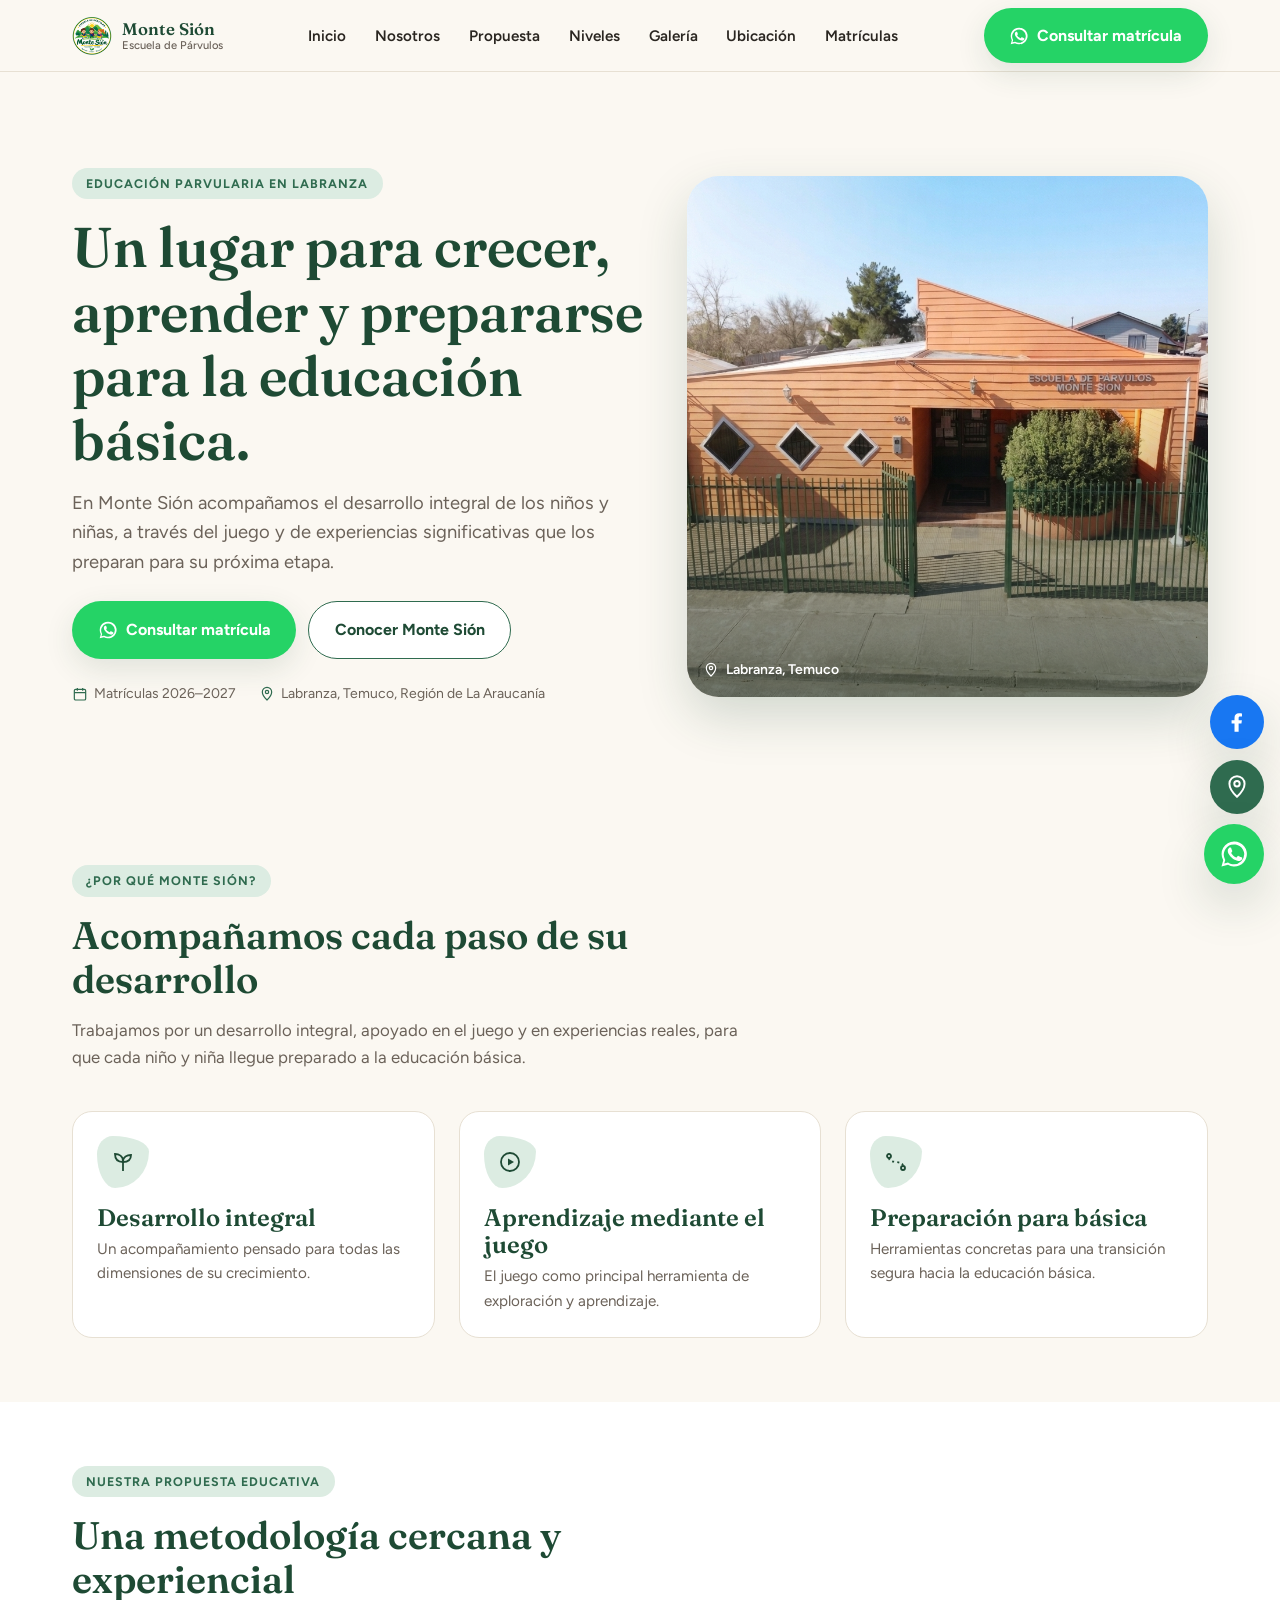
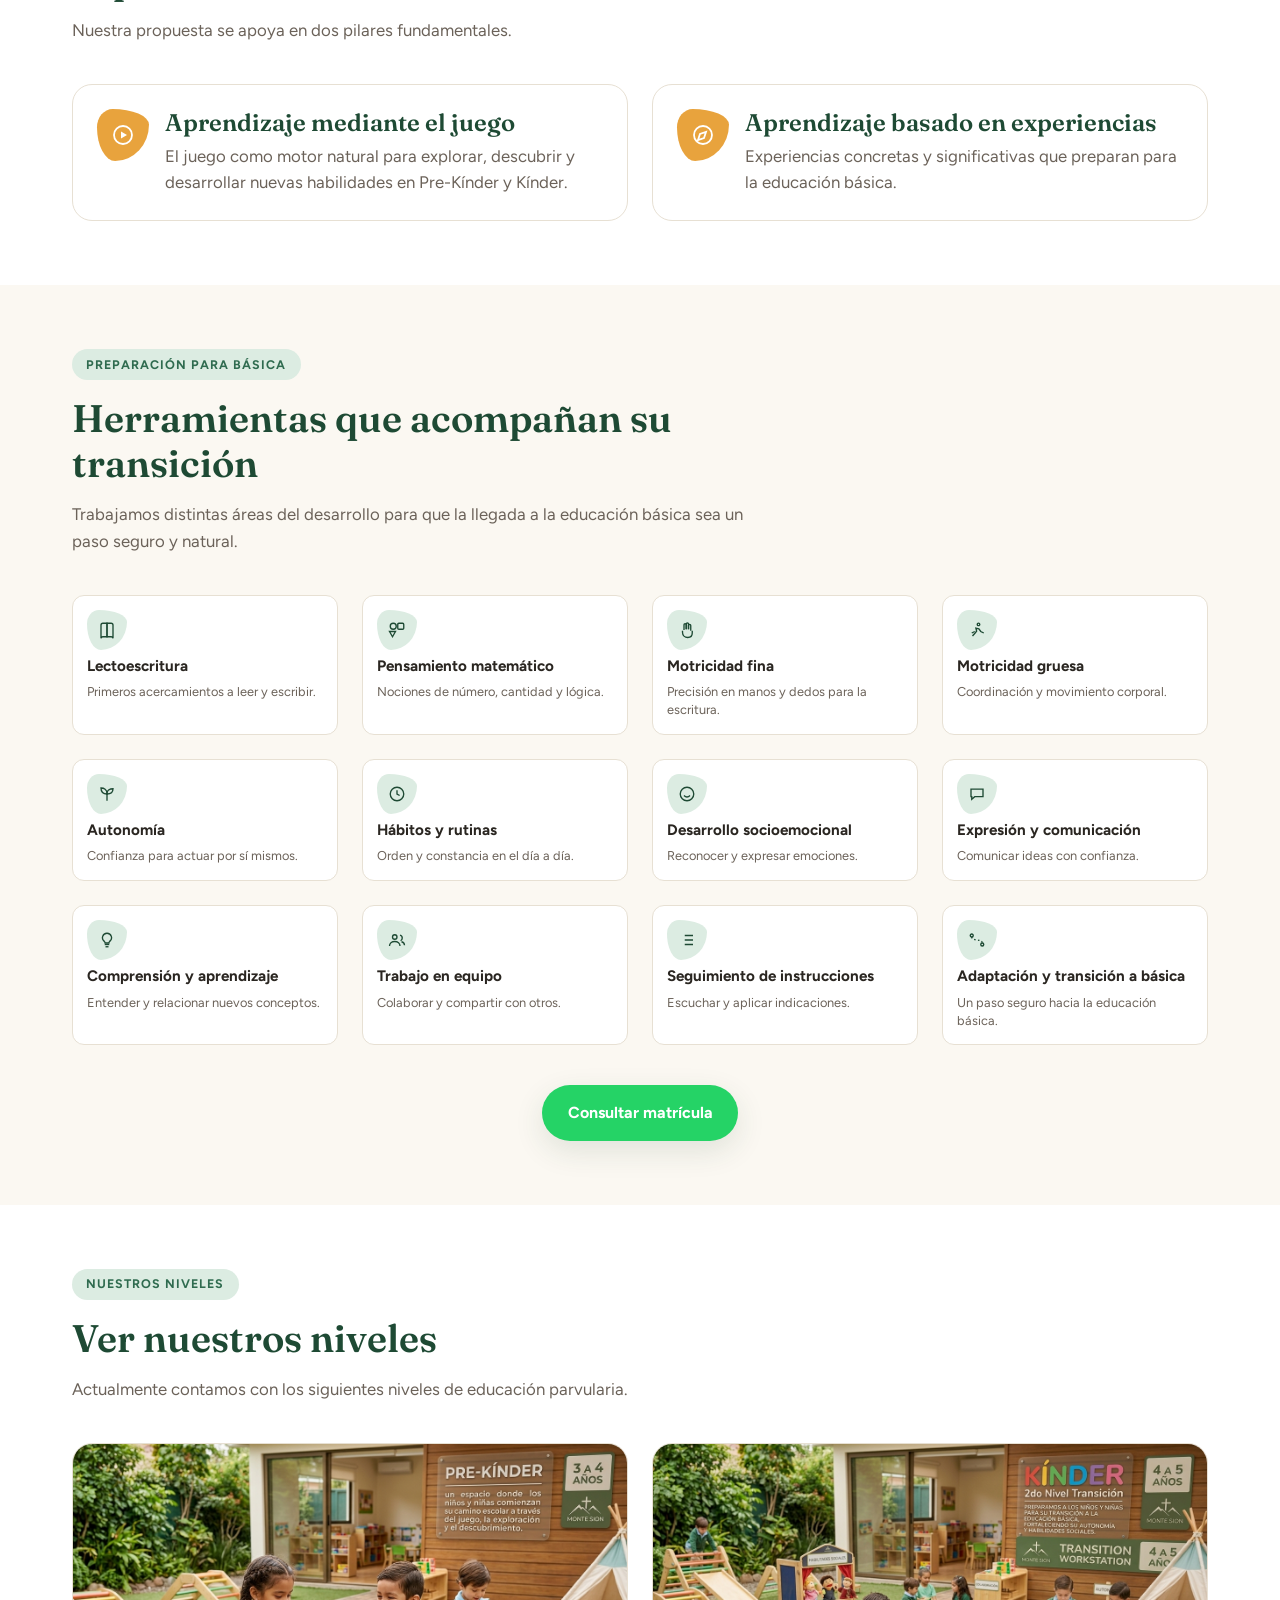
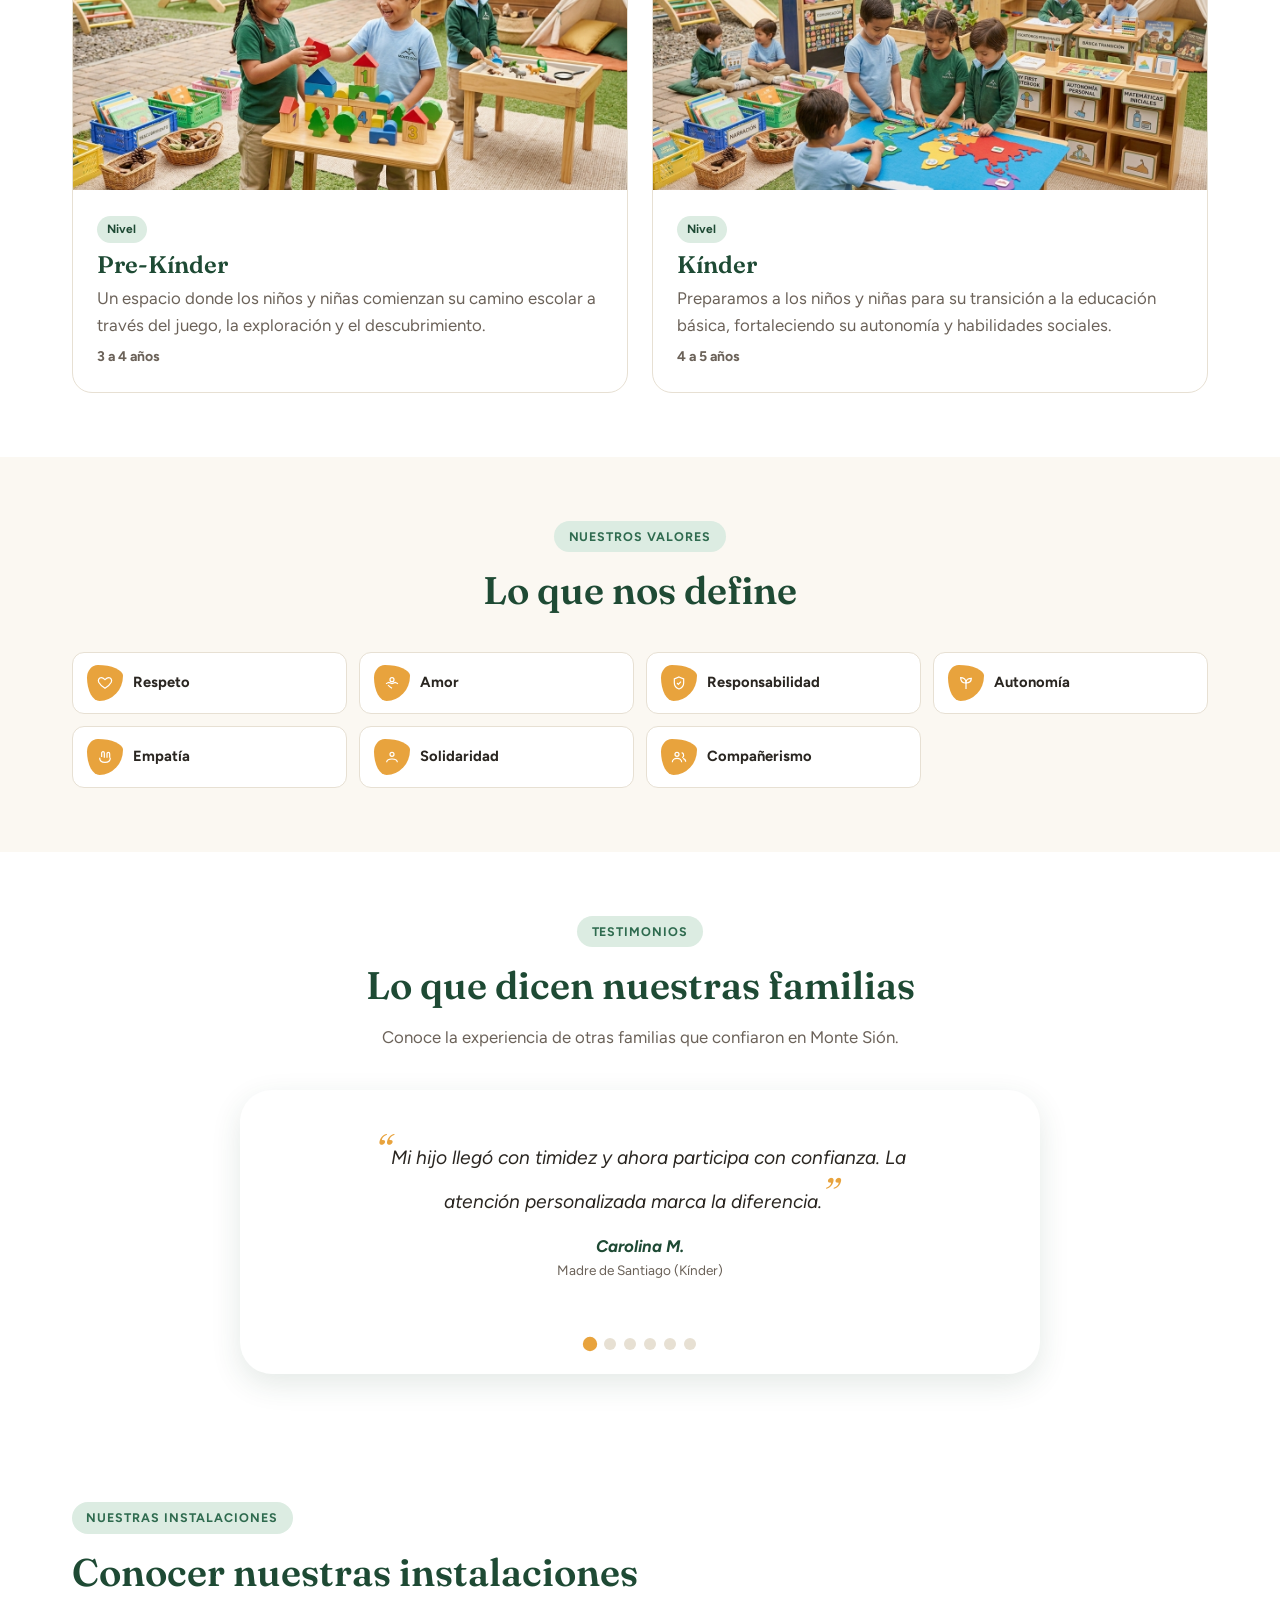
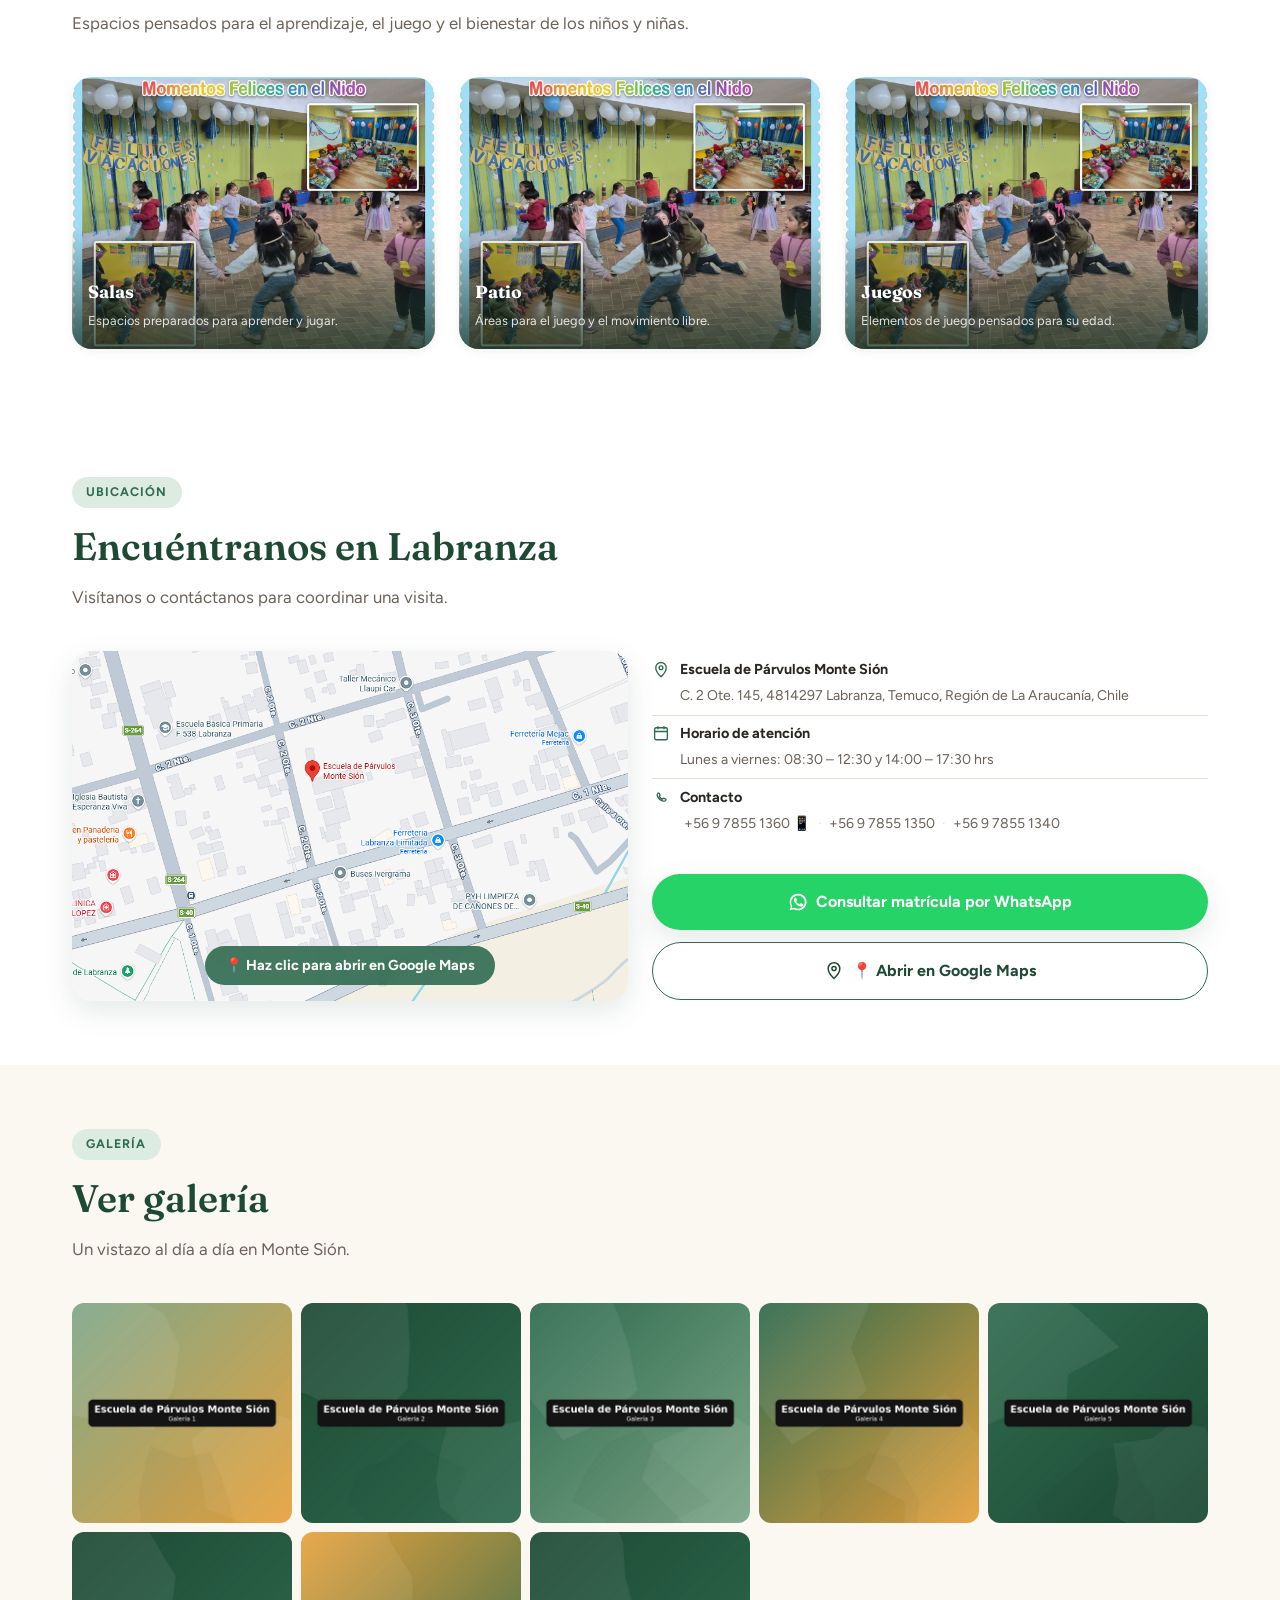
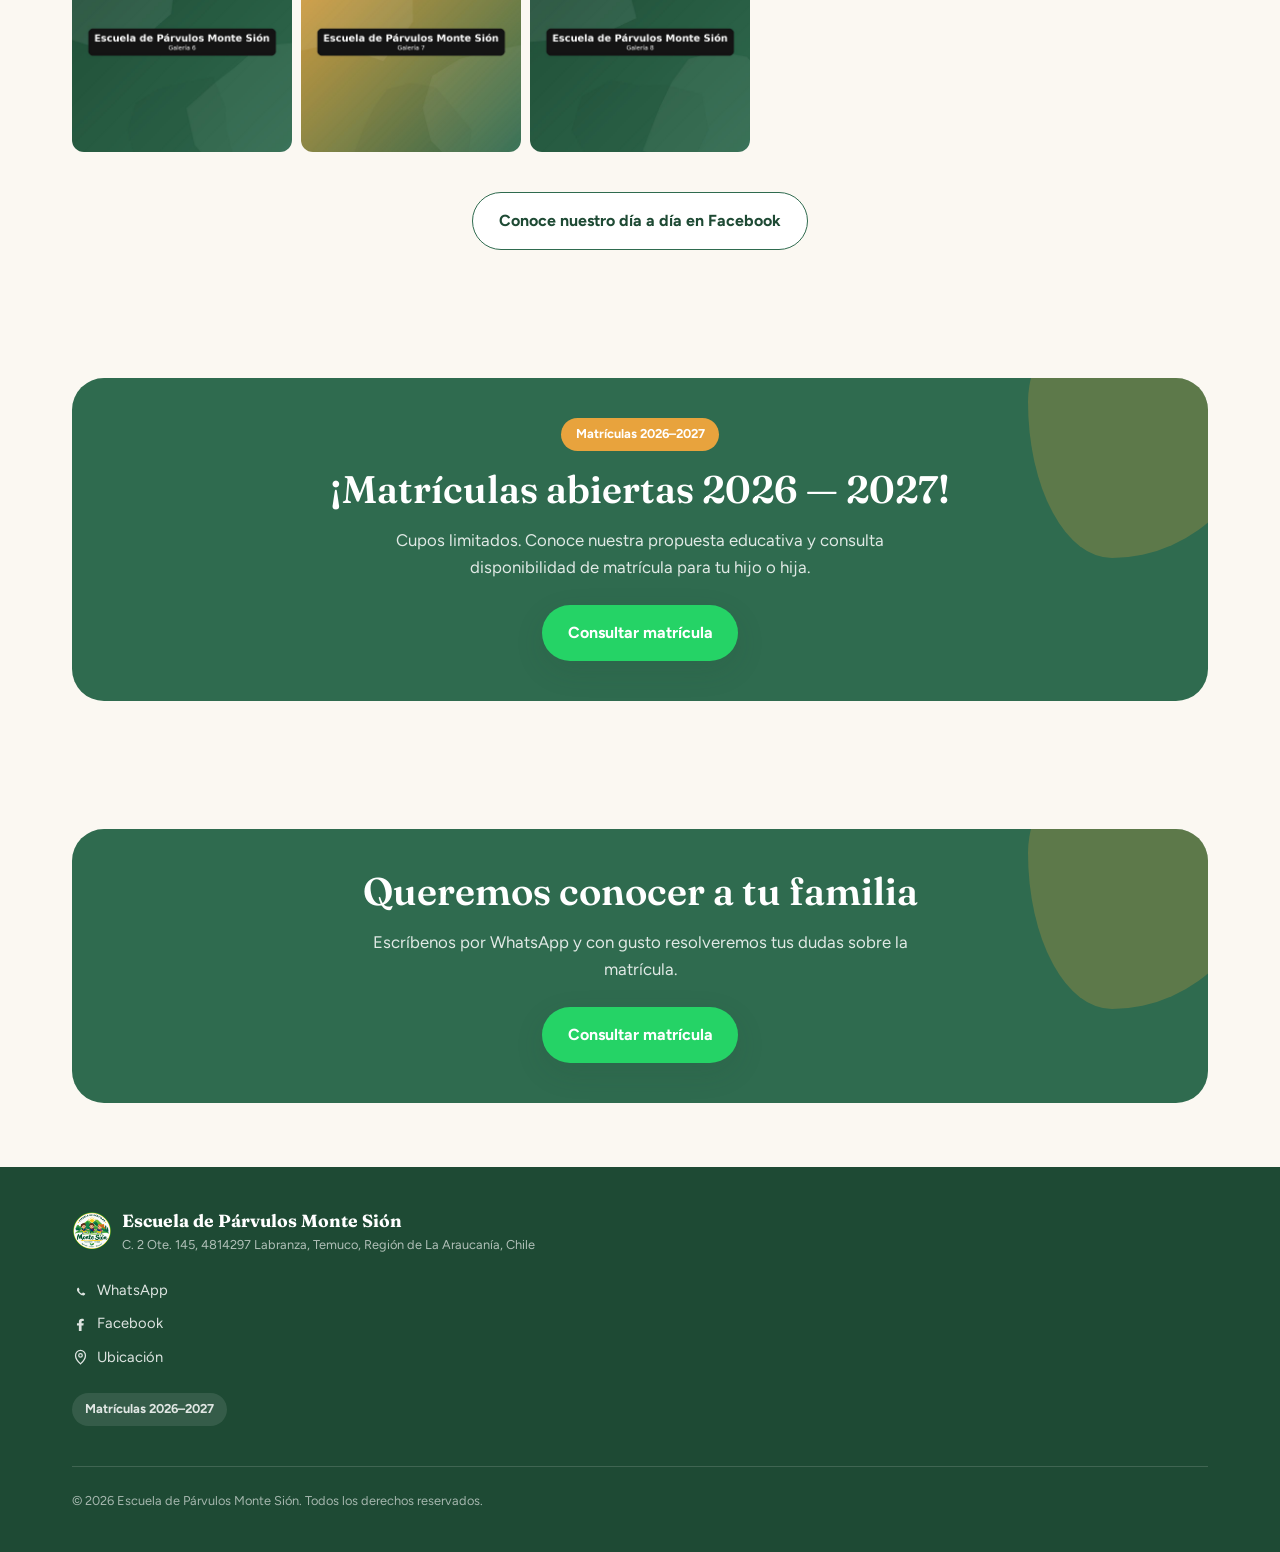
==== commit 6e712e90: "Add files via upload" ====
--- a/index.html
+++ b/index.html
@@ -433,5 +433,16 @@
 
   <script src="config.js"></script>
   <script src="assets/js/main.js"></script>
+
+  <div class="floating-actions-mobile" aria-label="Contacto rápido móvil">
+    <a class="btn-sticky btn-whatsapp" data-whatsapp-link href="#" target="_blank" rel="noopener">
+      <svg viewBox="0 0 24 24"><path d="M17.5 14.4c-.3-.1-1.7-.8-1.9-.9-.3-.1-.4-.1-.6.1-.2.3-.7.9-.8 1-.2.2-.3.2-.5.1-.3-.1-1.2-.4-2.2-1.4-.8-.8-1.4-1.7-1.6-2-.2-.3 0-.5.1-.6.1-.1.3-.3.4-.5.1-.1.2-.3.2-.4.1-.2 0-.3 0-.5-.1-.1-.6-1.5-.8-2-.2-.5-.4-.4-.6-.5h-.5c-.2 0-.5.1-.7.3-.3.3-1 1-1 2.4s1 2.8 1.2 3c.1.2 2 3.1 4.9 4.3.7.3 1.2.5 1.6.6.7.2 1.3.2 1.8.1.5-.1 1.7-.7 1.9-1.3.2-.7.2-1.2.2-1.3-.1-.1-.3-.2-.6-.3Z"/><path d="M12 2a10 10 0 0 0-8.6 15L2 22l5.2-1.4A10 10 0 1 0 12 2Zm0 18.2c-1.6 0-3.1-.4-4.5-1.2l-.3-.2-3 .8.8-2.9-.2-.3A8.2 8.2 0 1 1 20.2 12 8.2 8.2 0 0 1 12 20.2Z"/></svg>
+      <span>WhatsApp</span>
+    </a>
+    <a class="btn-sticky btn-facebook" data-facebook-link href="#" target="_blank" rel="noopener">
+      <svg viewBox="0 0 24 24"><path d="M24 12.073c0-6.627-5.373-12-12-12s-12 5.373-12 12c0 5.99 4.388 10.954 10.125 11.854v-8.385H7.078v-3.47h3.047V9.43c0-3.007 1.792-4.669 4.533-4.669 1.312 0 2.686.235 2.686.235v2.953H15.83c-1.491 0-1.956.925-1.956 1.874v2.25h3.328l-.532 3.47h-2.796v8.385C19.612 23.027 24 18.062 24 12.073z"/></svg>
+      <span>Facebook</span>
+    </a>
+  </div>
 </body>
 </html>
--- a/assets/css/style.css
+++ b/assets/css/style.css
@@ -890,4 +890,162 @@
   .map-container img {
     height: 450px;
   }
+}
+
+/* ============================================================
+   AJUSTES MOBILE-FIRST Y BARRAS FLOTANTES (STICKY CTA)
+   ============================================================ */
+
+/* Prevenir desbordamientos horizontales en dispositivos móviles */
+html, body {
+  width: 100%;
+  max-width: 100vw;
+  overflow-x: hidden;
+}
+
+/* 1. GRILLAS ADAPTADAS A MÓVIL (3 TARJETAS POR FILA EN MOBILE) */
+@media (max-width: 767px) {
+  /* Grilla general de cards (Valores, Métodos, Habilidades, Niveles, Instalaciones, etc.) */
+  .grid-cards,
+  .values-grid,
+  .levels-grid,
+  .skills-grid,
+  .facilities-grid,
+  .prep-grid {
+    display: grid !important;
+    grid-template-columns: repeat(3, 1fr) !important; /* Muestra 3 tarjetas en horizontal */
+    gap: 0.5rem !important; /* Espaciado compacto para resoluciones pequeñas */
+  }
+
+  /* Ajuste tipográfico y de padding compacto para tarjetas en móvil */
+  .card, 
+  .value-card, 
+  .level-card, 
+  .skill-card, 
+  .facility-card {
+    padding: 0.65rem 0.5rem !important;
+    min-width: 0 !important; /* Evita que los textos desborden la celda de la grilla */
+    text-align: center;
+  }
+
+  .card-title, 
+  .value-card h3, 
+  .level-card h3, 
+  .skill-card h3 {
+    font-size: 0.85rem !important;
+    line-height: 1.2 !important;
+  }
+
+  .card-body, 
+  .value-card p, 
+  .level-card p, 
+  .skill-card p {
+    font-size: 0.72rem !important;
+    line-height: 1.3 !important;
+  }
+
+  .card-icon, 
+  .value-icon, 
+  .level-icon {
+    width: 28px !important;
+    height: 28px !important;
+    margin-inline: auto;
+  }
+}
+
+/* Restablece la grilla en Tablet y Desktop */
+@media (min-width: 768px) {
+  .grid-cards,
+  .values-grid,
+  .skills-grid,
+  .facilities-grid {
+    grid-template-columns: repeat(auto-fit, minmax(250px, 1fr)) !important;
+    gap: 1.5rem !important;
+  }
+
+  .levels-grid {
+    grid-template-columns: repeat(2, 1fr) !important;
+  }
+}
+
+/* 2. BARRA FLOTANTE DE ACCIÓN STICKY EN MOBILE */
+.floating-actions-mobile {
+  display: none; /* Oculto por defecto en desktop */
+}
+
+@media (max-width: 767px) {
+  /* Ocultar iconos / botones flotantes por defecto en mobile */
+  .floating-buttons,
+  .floating-whatsapp,
+  .floating-call,
+  .floating-action-btn {
+    display: none !important;
+  }
+
+  /* Mostrar la barra sticky fija al pie */
+  .floating-actions-mobile {
+    position: fixed;
+    bottom: 0;
+    left: 0;
+    right: 0;
+    z-index: 999;
+    display: flex;
+    align-items: center;
+    justify-content: space-between;
+    gap: 0.5rem;
+    padding: 0.6rem 1rem calc(0.6rem + var(--safe-bottom));
+    background: rgba(251, 248, 242, 0.96);
+    backdrop-filter: blur(12px);
+    border-top: 1px solid var(--color-border);
+    box-shadow: 0 -4px 20px rgba(0, 0, 0, 0.08);
+    animation: slideUp 0.3s ease-out forwards;
+  }
+
+  .floating-actions-mobile .btn-sticky {
+    flex: 1;
+    display: inline-flex;
+    align-items: center;
+    justify-content: center;
+    gap: 0.4rem;
+    padding: 0.75rem 0.5rem;
+    border-radius: 999px;
+    font-size: 0.85rem;
+    font-weight: 700;
+    color: #ffffff;
+    text-decoration: none;
+    transition: transform var(--transition-fast), opacity var(--transition-fast);
+  }
+
+  .floating-actions-mobile .btn-sticky:active {
+    transform: scale(0.97);
+  }
+
+  .floating-actions-mobile .btn-whatsapp {
+    background-color: var(--color-whatsapp, #25d366);
+  }
+
+  .floating-actions-mobile .btn-facebook {
+    background-color: var(--color-facebook, #1877f2);
+  }
+
+  .floating-actions-mobile svg {
+    width: 18px;
+    height: 18px;
+    fill: currentColor;
+    flex-shrink: 0;
+  }
+
+  /* Margen inferior para que el footer no quede tapado por la barra sticky */
+  body {
+    padding-bottom: 70px;
+  }
+}
+
+@keyframes slideUp {
+  from {
+    transform: translateY(100%);
+  }
+  to {
+    transform: translateY(0);
+  }
 }
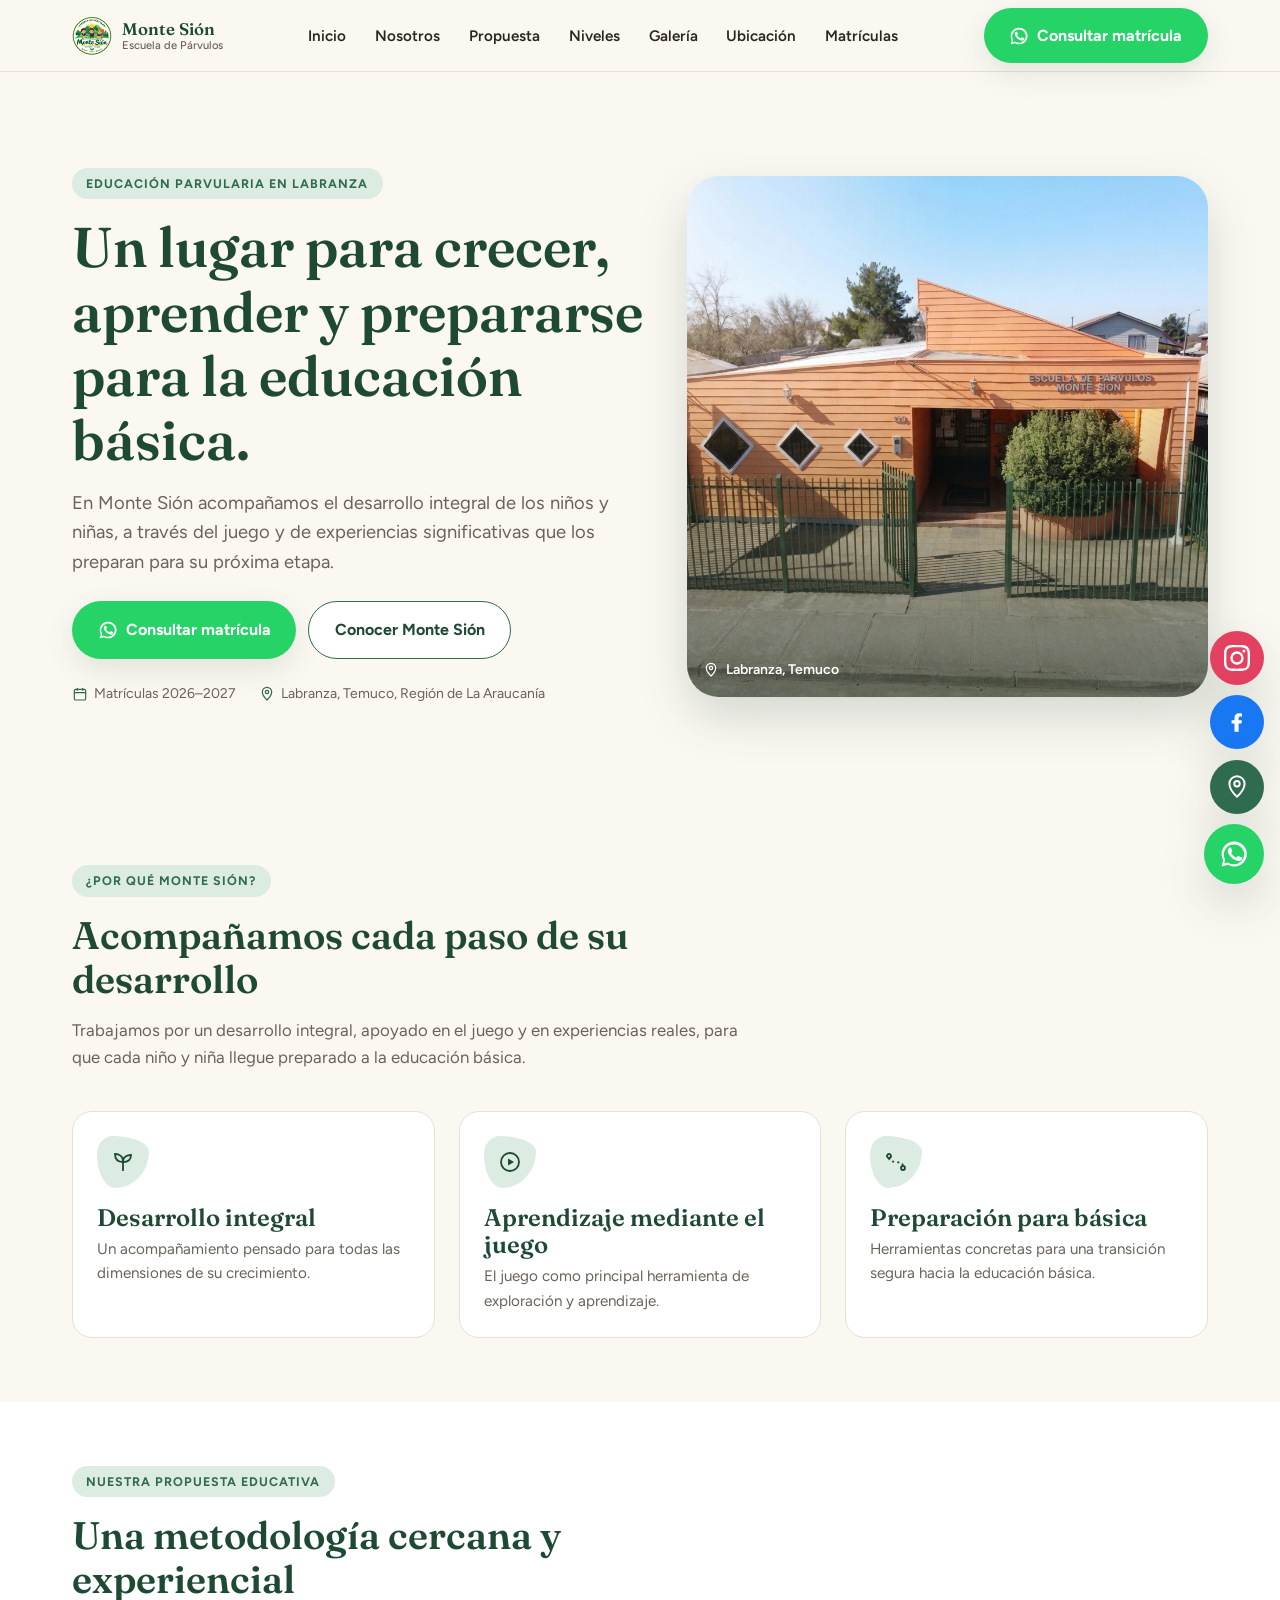
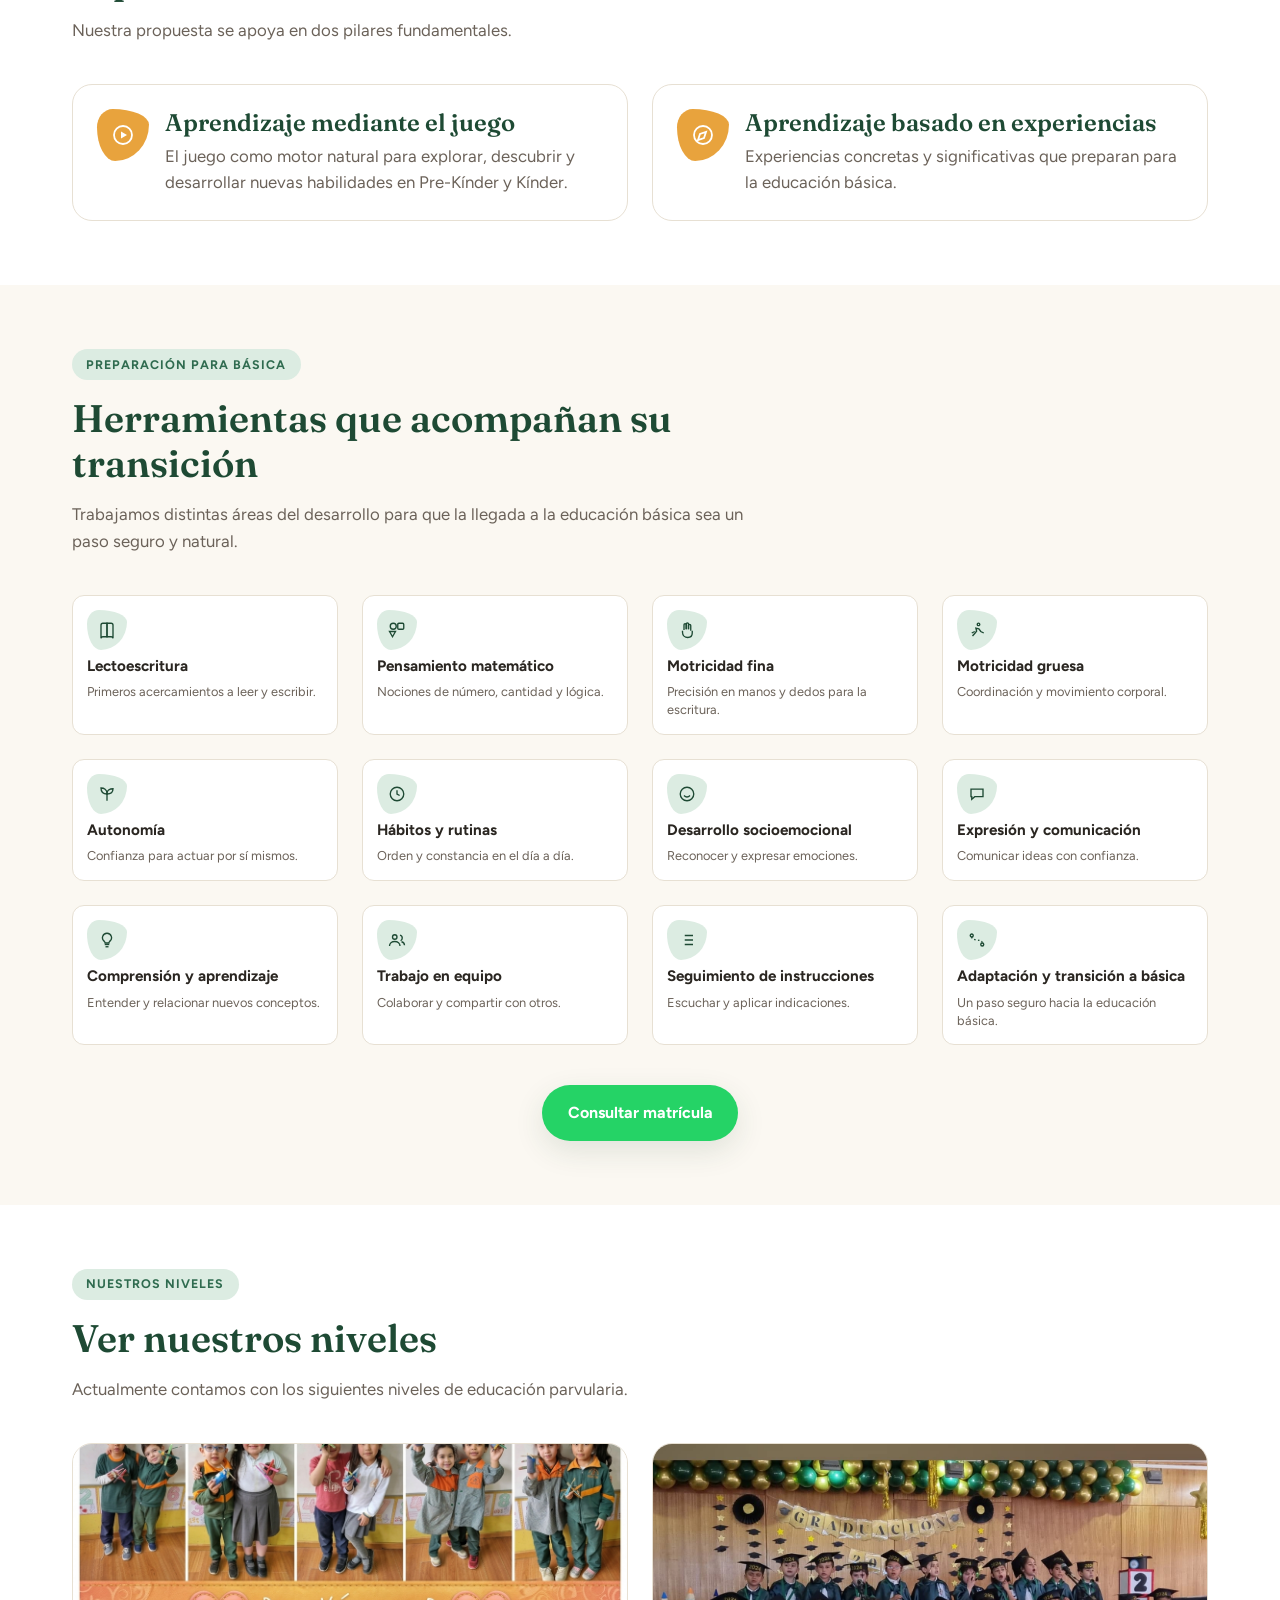
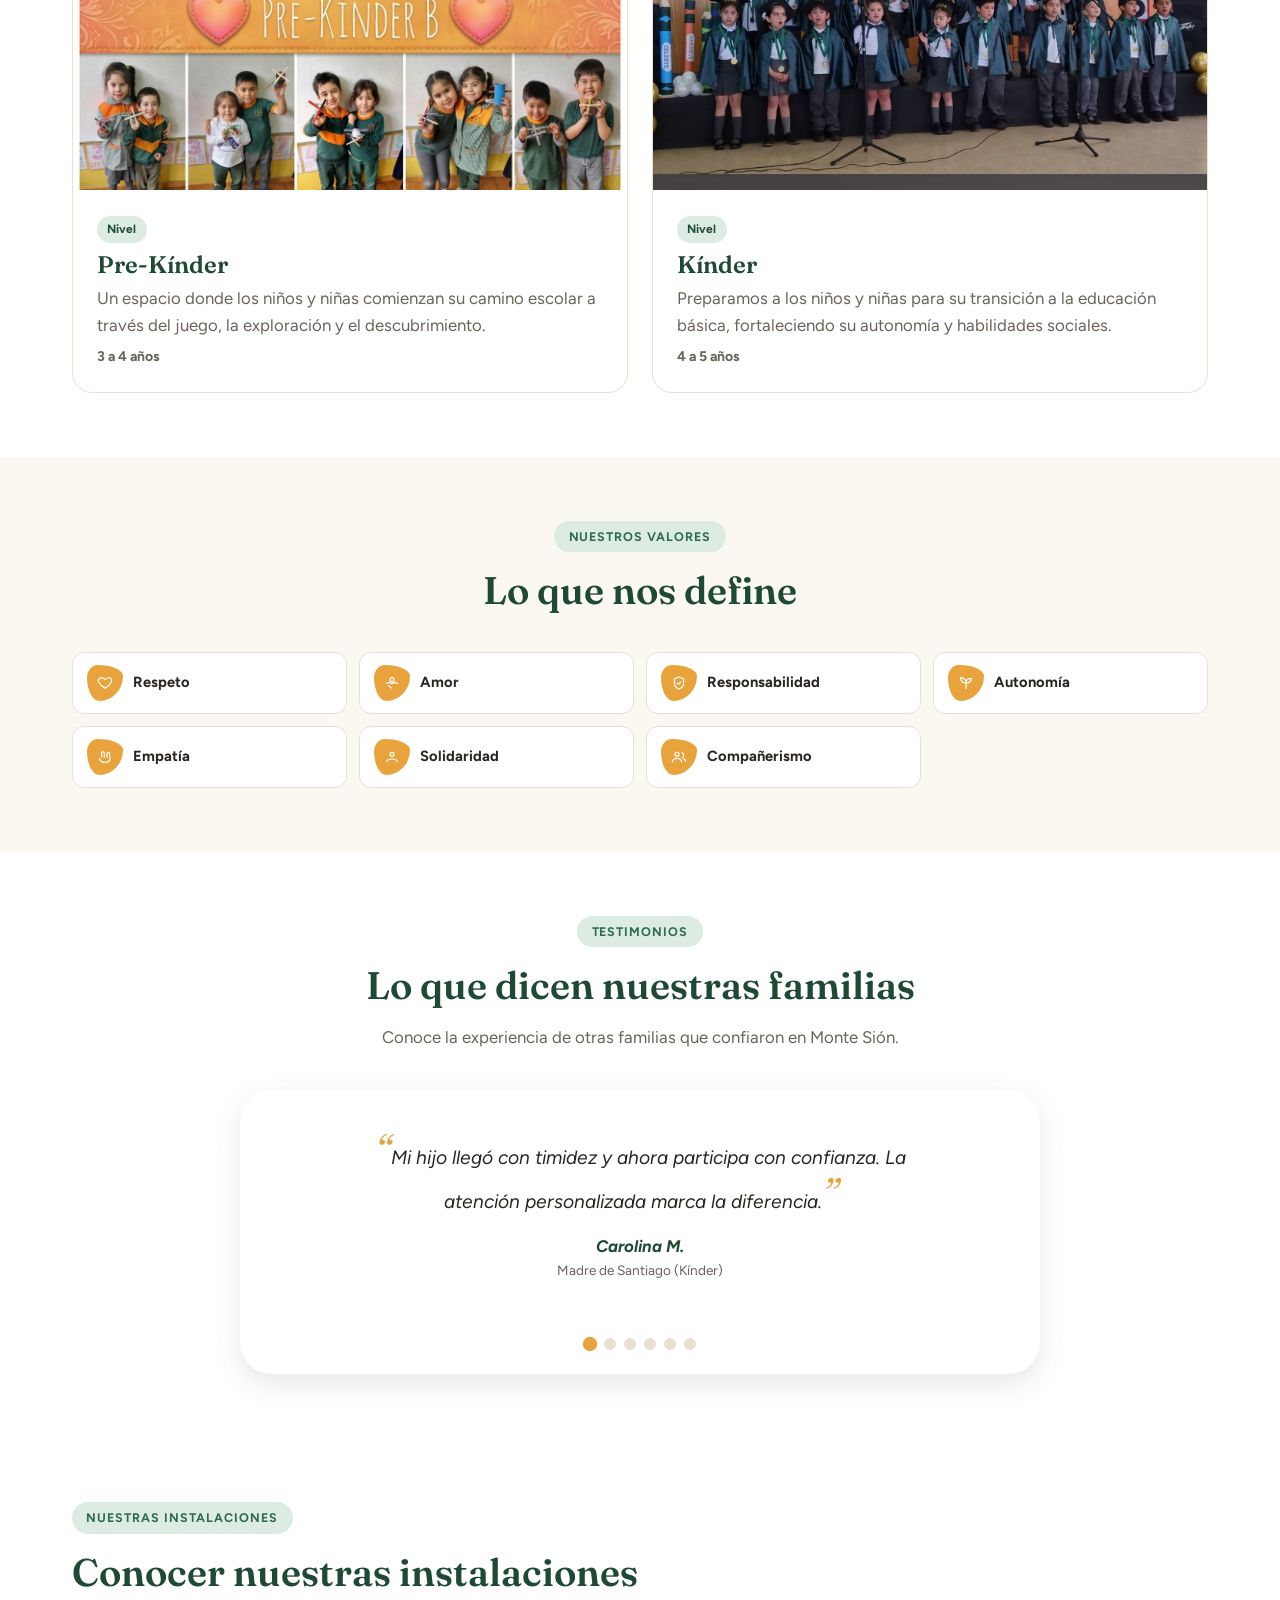
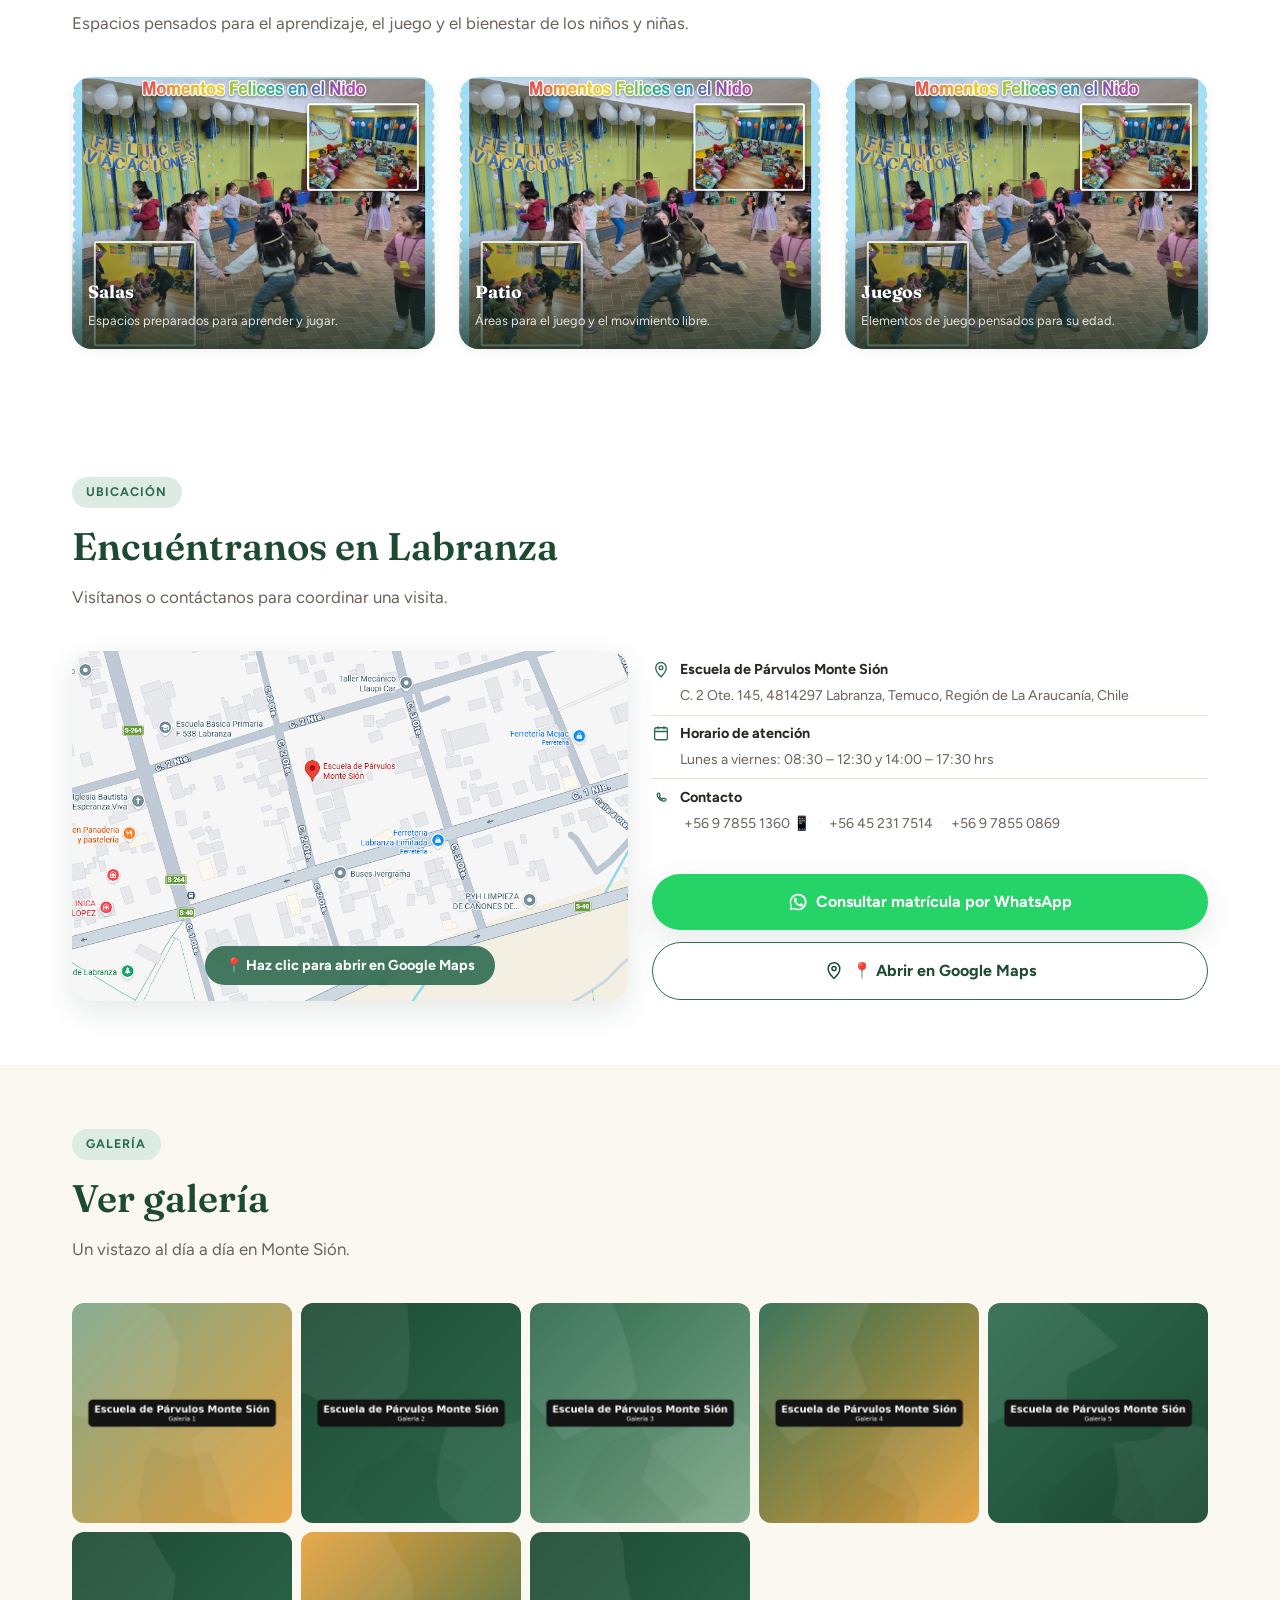
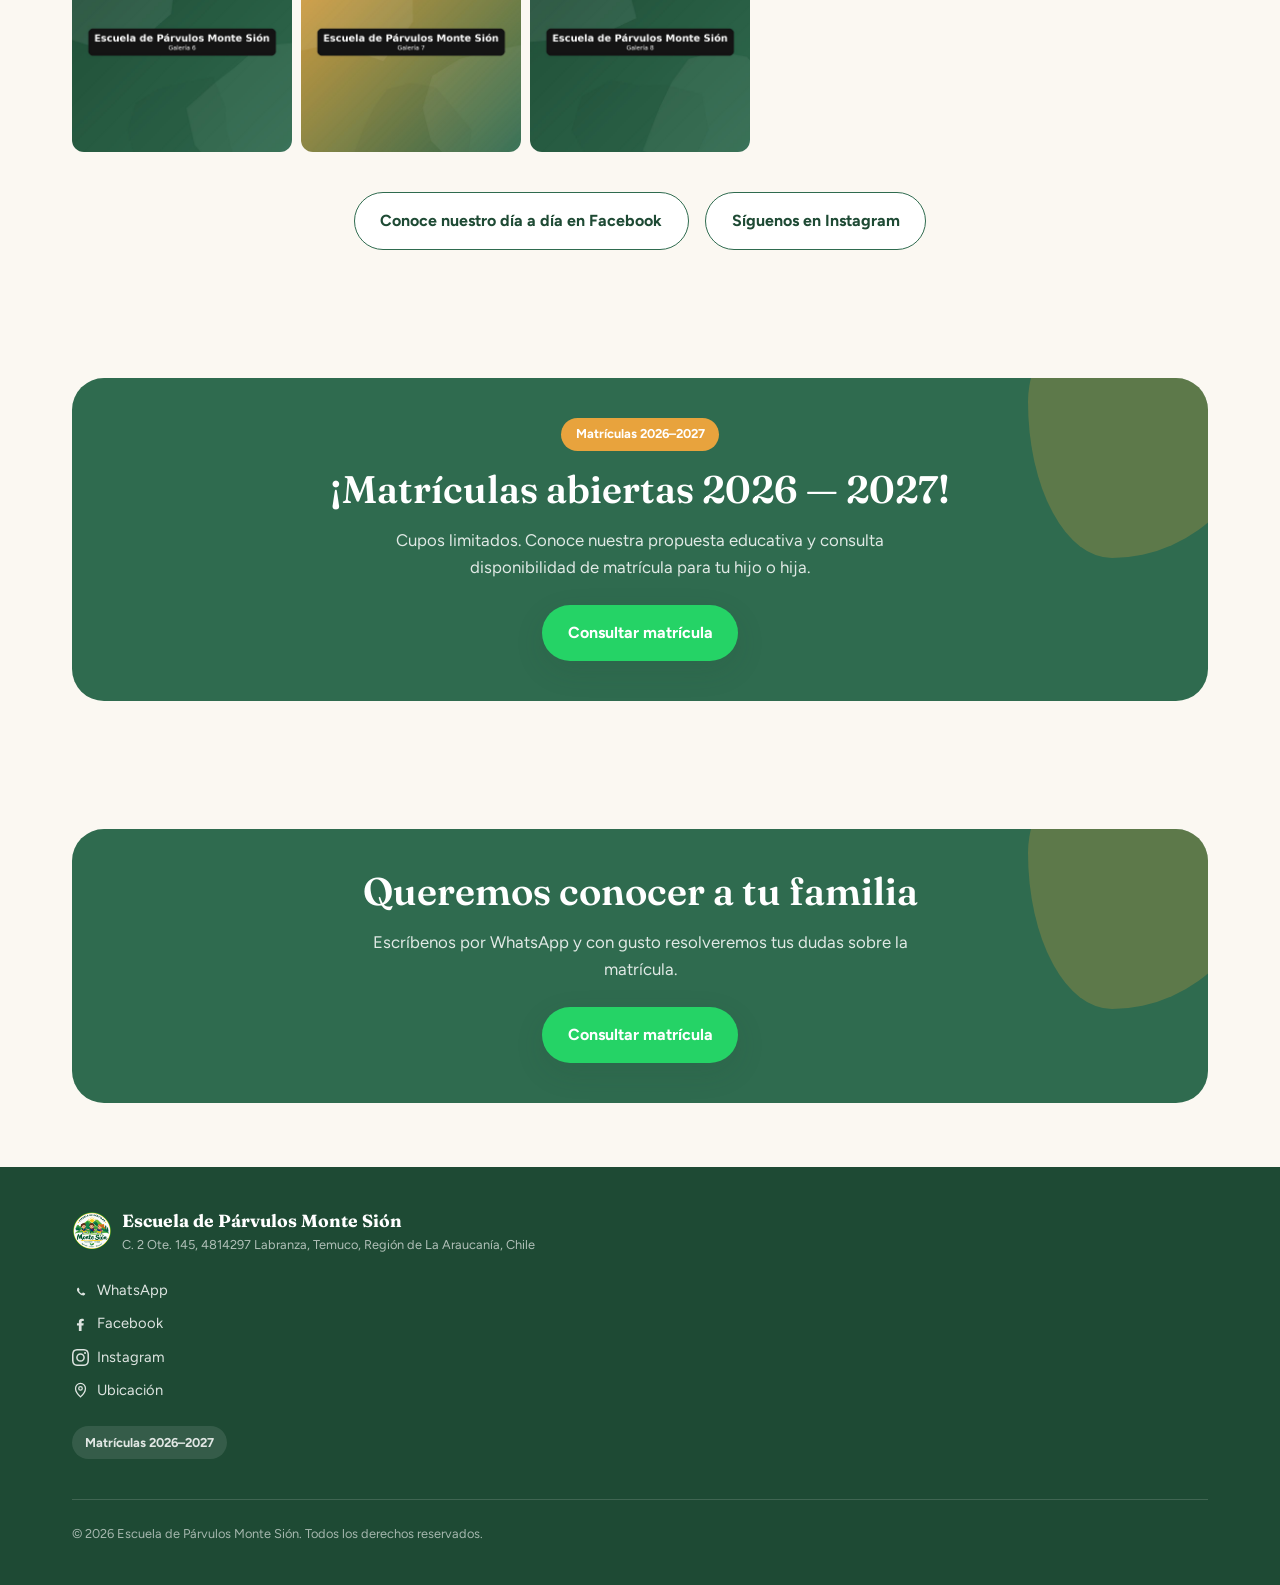
==== commit 0e149f00: "Add files via upload" ====
--- a/index.html
+++ b/index.html
@@ -58,28 +58,7 @@
         <svg viewBox="0 0 24 24" fill="currentColor"><path d="M17.5 14.4c-.3-.1-1.7-.8-1.9-.9-.3-.1-.4-.1-.6.1-.2.3-.7.9-.8 1-.2.2-.3.2-.5.1-.3-.1-1.2-.4-2.2-1.4-.8-.8-1.4-1.7-1.6-2-.2-.3 0-.5.1-.6.1-.1.3-.3.4-.5.1-.1.2-.3.2-.4.1-.2 0-.3 0-.5-.1-.1-.6-1.5-.8-2-.2-.5-.4-.4-.6-.5h-.5c-.2 0-.5.1-.7.3-.3.3-1 1-1 2.4s1 2.8 1.2 3c.1.2 2 3.1 4.9 4.3.7.3 1.2.5 1.6.6.7.2 1.3.2 1.8.1.5-.1 1.7-.7 1.9-1.3.2-.7.2-1.2.2-1.3-.1-.1-.3-.2-.6-.3Z"/><path d="M12 2a10 10 0 0 0-8.6 15L2 22l5.2-1.4A10 10 0 1 0 12 2Zm0 18.2c-1.6 0-3.1-.4-4.5-1.2l-.3-.2-3 .8.8-2.9-.2-.3A8.2 8.2 0 1 1 20.2 12 8.2 8.2 0 0 1 12 20.2Z"/></svg>
         Consultar matrícula
       </a>
-
-      <button class="menu-toggle" data-menu-toggle aria-label="Abrir menú" aria-expanded="false" aria-controls="mobile-nav">
-        <span></span><span></span><span></span>
-      </button>
     </div>
-
-    <nav id="mobile-nav" class="mobile-nav" data-mobile-nav aria-label="Navegación móvil">
-      <ul>
-        <li><a href="#inicio">Inicio</a></li>
-        <li><a href="#nosotros">Nosotros</a></li>
-        <li><a href="#propuesta">Propuesta educativa</a></li>
-        <li><a href="#preparacion">Preparación para básica</a></li>
-        <li><a href="#niveles">Niveles</a></li>
-        <li><a href="#instalaciones">Instalaciones</a></li>
-        <li><a href="#galeria">Galería</a></li>
-        <li><a href="#ubicacion">Ubicación</a></li>
-        <li><a href="#matricula">Matrículas</a></li>
-      </ul>
-      <a class="btn btn-primary btn-block" data-whatsapp-link href="#" target="_blank" rel="noopener">
-        Consultar matrícula
-      </a>
-    </nav>
   </header>
 
   <main id="main">
@@ -217,23 +196,23 @@
         <ul class="values-list" data-values></ul>
       </div>
     </section>
-<!-- ============================================================
-     TESTIMONIOS (Carrusel automático)
-============================================================ -->
-<section id="testimonios" class="section section-alt">
-  <div class="container">
-    <div class="section-heading center">
-      <span class="eyebrow">Testimonios</span>
-      <h2>Lo que dicen nuestras familias</h2>
-      <p>Conoce la experiencia de otras familias que confiaron en Monte Sión.</p>
-    </div>
-
-    <div class="testimonials-carousel" data-testimonials>
-      <!-- Renderizado dinámico por main.js -->
-    </div>
-  </div>
-</section>
-
+
+    <!-- ============================================================
+         TESTIMONIOS (Carrusel automático)
+    ============================================================ -->
+    <section id="testimonios" class="section section-alt">
+      <div class="container">
+        <div class="section-heading center">
+          <span class="eyebrow">Testimonios</span>
+          <h2>Lo que dicen nuestras familias</h2>
+          <p>Conoce la experiencia de otras familias que confiaron en Monte Sión.</p>
+        </div>
+
+        <div class="testimonials-carousel" data-testimonials>
+          <!-- Renderizado dinámico por main.js -->
+        </div>
+      </div>
+    </section>
 
     <!-- ============================================================
          NUESTRAS INSTALACIONES
@@ -251,66 +230,66 @@
     </section>
 
     <!-- ============================================================
-     UBICACIÓN CON IMAGEN ESTÁTICA DE MAPA (ALTERNATIVA)
-============================================================ -->
-<section id="ubicacion" class="section section-alt">
-  <div class="container">
-    <div class="section-heading">
-      <span class="eyebrow">Ubicación</span>
-      <h2>Encuéntranos en Labranza</h2>
-      <p>Visítanos o contáctanos para coordinar una visita.</p>
-    </div>
-
-    <div class="location-grid">
-      <!-- Mapa como imagen estática con link -->
-      <a href="https://maps.app.goo.gl/d6yqgi2vbpbjYvNU9" target="_blank" rel="noopener" class="map-container" style="display:block; position:relative; border-radius: var(--radius-md); overflow: hidden; box-shadow: var(--shadow-md);">
-  <img 
-    src="assets\img\ubi.png"
-    alt="Mapa de ubicación de Escuela de Párvulos Monte Sión en Labranza, Temuco"
-    width="100%"
-    height="350"
-    style="display:block; width:100%; height:350px; object-fit:cover;"
-    loading="lazy"
-  >
-  <div style="position:absolute; bottom:16px; left:50%; transform:translateX(-50%); background:rgba(47,107,79,0.9); color:#fff; padding:8px 20px; border-radius:999px; font-weight:700; font-size:0.9rem; backdrop-filter:blur(4px); pointer-events:none; white-space:nowrap;">
-    📍 Haz clic para abrir en Google Maps
-  </div>
-</a>
-
-      <div class="location-details">
-        <ul class="location-list">
-          <li>
-            <svg viewBox="0 0 24 24" fill="none" stroke="currentColor" stroke-width="1.8"><path d="M12 21s7-6.5 7-12a7 7 0 1 0-14 0c0 5.5 7 12 7 12Z"/><circle cx="12" cy="9" r="2.5"/></svg>
-            <div><strong data-field="schoolName">Escuela de Párvulos Monte Sión</strong><span class="detail" data-field="addressText">C. 2 Ote. 145, Labranza, Temuco</span></div>
-          </li>
-          <li>
-            <svg viewBox="0 0 24 24" fill="none" stroke="currentColor" stroke-width="1.8"><rect x="3.5" y="5" width="17" height="16" rx="2"/><path d="M8 3v4M16 3v4M3.5 10h17"/></svg>
-            <div><strong>Horario de atención</strong><span class="detail">Lunes a viernes: 08:30 – 12:30 y 14:00 – 17:30 hrs</span></div>
-          </li>
-          <li>
-            <svg viewBox="0 0 24 24" fill="none" stroke="currentColor" stroke-width="1.8"><path d="M17.5 14.4c-.3-.1-1.7-.8-1.9-.9-.3-.1-.4-.1-.6.1-.2.3-.7.9-.8 1-.2.2-.3.2-.5.1-.3-.1-1.2-.4-2.2-1.4-.8-.8-1.4-1.7-1.6-2-.2-.3 0-.5.1-.6.1-.1.3-.3.4-.5.1-.1.2-.3.2-.4.1-.2 0-.3 0-.5-.1-.1-.6-1.5-.8-2-.2-.5-.4-.4-.6-.5h-.5c-.2 0-.5.1-.7.3-.3.3-1 1-1 2.4s1 2.8 1.2 3c.1.2 2 3.1 4.9 4.3.7.3 1.2.5 1.6.6.7.2 1.3.2 1.8.1.5-.1 1.7-.7 1.9-1.3.2-.7.2-1.2.2-1.3-.1-.1-.3-.2-.6-.3Z"/></svg>
-            <div><strong>Contacto</strong>
-              <span class="detail" data-phones>
-                <!-- Renderizado por JS -->
-              </span>
+         UBICACIÓN CON IMAGEN ESTÁTICA DE MAPA
+    ============================================================ -->
+    <section id="ubicacion" class="section section-alt">
+      <div class="container">
+        <div class="section-heading">
+          <span class="eyebrow">Ubicación</span>
+          <h2>Encuéntranos en Labranza</h2>
+          <p>Visítanos o contáctanos para coordinar una visita.</p>
+        </div>
+
+        <div class="location-grid">
+          <a href="https://maps.app.goo.gl/d6yqgi2vbpbjYvNU9" target="_blank" rel="noopener" class="map-container" style="display:block; position:relative; border-radius: var(--radius-md); overflow: hidden; box-shadow: var(--shadow-md);">
+            <img 
+              src="assets/img/ubi.png"
+              alt="Mapa de ubicación de Escuela de Párvulos Monte Sión en Labranza, Temuco"
+              width="100%"
+              height="350"
+              style="display:block; width:100%; height:350px; object-fit:cover;"
+              loading="lazy"
+            >
+            <div style="position:absolute; bottom:16px; left:50%; transform:translateX(-50%); background:rgba(47,107,79,0.9); color:#fff; padding:8px 20px; border-radius:999px; font-weight:700; font-size:0.9rem; backdrop-filter:blur(4px); pointer-events:none; white-space:nowrap;">
+              📍 Haz clic para abrir en Google Maps
             </div>
-          </li>
-        </ul>
-
-        <div style="display: flex; flex-direction: column; gap: 0.75rem; margin-top: var(--space-2);">
-          <a class="btn btn-primary btn-block" data-whatsapp-link href="#" target="_blank" rel="noopener">
-            <svg viewBox="0 0 24 24" fill="currentColor"><path d="M17.5 14.4c-.3-.1-1.7-.8-1.9-.9-.3-.1-.4-.1-.6.1-.2.3-.7.9-.8 1-.2.2-.3.2-.5.1-.3-.1-1.2-.4-2.2-1.4-.8-.8-1.4-1.7-1.6-2-.2-.3 0-.5.1-.6.1-.1.3-.3.4-.5.1-.1.2-.3.2-.4.1-.2 0-.3 0-.5-.1-.1-.6-1.5-.8-2-.2-.5-.4-.4-.6-.5h-.5c-.2 0-.5.1-.7.3-.3.3-1 1-1 2.4s1 2.8 1.2 3c.1.2 2 3.1 4.9 4.3.7.3 1.2.5 1.6.6.7.2 1.3.2 1.8.1.5-.1 1.7-.7 1.9-1.3.2-.7.2-1.2.2-1.3-.1-.1-.3-.2-.6-.3Z"/><path d="M12 2a10 10 0 0 0-8.6 15L2 22l5.2-1.4A10 10 0 1 0 12 2Zm0 18.2c-1.6 0-3.1-.4-4.5-1.2l-.3-.2-3 .8.8-2.9-.2-.3A8.2 8.2 0 1 1 20.2 12 8.2 8.2 0 0 1 12 20.2Z"/></svg>
-            Consultar matrícula por WhatsApp
           </a>
-          <a class="btn btn-secondary btn-block" href="https://maps.app.goo.gl/d6yqgi2vbpbjYvNU9" target="_blank" rel="noopener">
-            <svg viewBox="0 0 24 24" fill="none" stroke="currentColor" stroke-width="1.8"><path d="M12 21s7-6.5 7-12a7 7 0 1 0-14 0c0 5.5 7 12 7 12Z"/><circle cx="12" cy="9" r="2.5"/></svg>
-            📍 Abrir en Google Maps
-          </a>
-        </div>
-      </div>
-    </div>
-  </div>
-</section>
+
+          <div class="location-details">
+            <ul class="location-list">
+              <li>
+                <svg viewBox="0 0 24 24" fill="none" stroke="currentColor" stroke-width="1.8"><path d="M12 21s7-6.5 7-12a7 7 0 1 0-14 0c0 5.5 7 12 7 12Z"/><circle cx="12" cy="9" r="2.5"/></svg>
+                <div><strong data-field="schoolName">Escuela de Párvulos Monte Sión</strong><span class="detail" data-field="addressText">C. 2 Ote. 145, Labranza, Temuco</span></div>
+              </li>
+              <li>
+                <svg viewBox="0 0 24 24" fill="none" stroke="currentColor" stroke-width="1.8"><rect x="3.5" y="5" width="17" height="16" rx="2"/><path d="M8 3v4M16 3v4M3.5 10h17"/></svg>
+                <div><strong>Horario de atención</strong><span class="detail">Lunes a viernes: 08:30 – 12:30 y 14:00 – 17:30 hrs</span></div>
+              </li>
+              <li>
+                <svg viewBox="0 0 24 24" fill="none" stroke="currentColor" stroke-width="1.8"><path d="M17.5 14.4c-.3-.1-1.7-.8-1.9-.9-.3-.1-.4-.1-.6.1-.2.3-.7.9-.8 1-.2.2-.3.2-.5.1-.3-.1-1.2-.4-2.2-1.4-.8-.8-1.4-1.7-1.6-2-.2-.3 0-.5.1-.6.1-.1.3-.3.4-.5.1-.1.2-.3.2-.4.1-.2 0-.3 0-.5-.1-.1-.6-1.5-.8-2-.2-.5-.4-.4-.6-.5h-.5c-.2 0-.5.1-.7.3-.3.3-1 1-1 2.4s1 2.8 1.2 3c.1.2 2 3.1 4.9 4.3.7.3 1.2.5 1.6.6.7.2 1.3.2 1.8.1.5-.1 1.7-.7 1.9-1.3.2-.7.2-1.2.2-1.3-.1-.1-.3-.2-.6-.3Z"/></svg>
+                <div><strong>Contacto</strong>
+                  <span class="detail" data-phones>
+                    <!-- Renderizado por JS -->
+                  </span>
+                </div>
+              </li>
+            </ul>
+
+            <div style="display: flex; flex-direction: column; gap: 0.75rem; margin-top: var(--space-2);">
+              <a class="btn btn-primary btn-block" data-whatsapp-link href="#" target="_blank" rel="noopener">
+                <svg viewBox="0 0 24 24" fill="currentColor"><path d="M17.5 14.4c-.3-.1-1.7-.8-1.9-.9-.3-.1-.4-.1-.6.1-.2.3-.7.9-.8 1-.2.2-.3.2-.5.1-.3-.1-1.2-.4-2.2-1.4-.8-.8-1.4-1.7-1.6-2-.2-.3 0-.5.1-.6.1-.1.3-.3.4-.5.1-.1.2-.3.2-.4.1-.2 0-.3 0-.5-.1-.1-.6-1.5-.8-2-.2-.5-.4-.4-.6-.5h-.5c-.2 0-.5.1-.7.3-.3.3-1 1-1 2.4s1 2.8 1.2 3c.1.2 2 3.1 4.9 4.3.7.3 1.2.5 1.6.6.7.2 1.3.2 1.8.1.5-.1 1.7-.7 1.9-1.3.2-.7.2-1.2.2-1.3-.1-.1-.3-.2-.6-.3Z"/><path d="M12 2a10 10 0 0 0-8.6 15L2 22l5.2-1.4A10 10 0 1 0 12 2Zm0 18.2c-1.6 0-3.1-.4-4.5-1.2l-.3-.2-3 .8.8-2.9-.2-.3A8.2 8.2 0 1 1 20.2 12 8.2 8.2 0 0 1 12 20.2Z"/></svg>
+                Consultar matrícula por WhatsApp
+              </a>
+              <a class="btn btn-secondary btn-block" href="https://maps.app.goo.gl/d6yqgi2vbpbjYvNU9" target="_blank" rel="noopener">
+                <svg viewBox="0 0 24 24" fill="none" stroke="currentColor" stroke-width="1.8"><path d="M12 21s7-6.5 7-12a7 7 0 1 0-14 0c0 5.5 7 12 7 12Z"/><circle cx="12" cy="9" r="2.5"/></svg>
+                📍 Abrir en Google Maps
+              </a>
+            </div>
+          </div>
+        </div>
+      </div>
+    </section>
+
     <!-- ============================================================
          GALERÍA
     ============================================================ -->
@@ -324,8 +303,9 @@
 
         <div class="gallery-grid" data-gallery></div>
 
-        <div style="margin-top: var(--space-4); text-align:center;">
+        <div style="margin-top: var(--space-4); display: flex; flex-wrap: wrap; gap: 1rem; justify-content: center;">
           <a class="btn btn-secondary" data-facebook-link href="#" target="_blank" rel="noopener">Conoce nuestro día a día en Facebook</a>
+          <a class="btn btn-secondary" data-instagram-link href="#" target="_blank" rel="noopener">Síguenos en Instagram</a>
         </div>
       </div>
     </section>
@@ -344,7 +324,7 @@
       </div>
     </section>
 
-       <!-- ============================================================
+    <!-- ============================================================
          CTA FINAL
     ============================================================ -->
     <section class="section">
@@ -382,6 +362,10 @@
             <svg viewBox="0 0 24 24" fill="currentColor"><path d="M13.5 21v-7.6h2.6l.4-3h-3v-1.9c0-.9.2-1.5 1.5-1.5h1.6V4.2C15.9 4.1 14.9 4 13.8 4c-2.5 0-4.1 1.5-4.1 4.2v2.2H7v3h2.7V21h3.8Z"/></svg>
             Facebook
           </a>
+          <a data-instagram-link href="#" target="_blank" rel="noopener">
+            <svg viewBox="0 0 24 24" fill="currentColor"><path d="M12 2.163c3.204 0 3.584.012 4.85.07 3.252.148 4.771 1.691 4.919 4.919.058 1.265.069 1.645.069 4.849 0 3.205-.012 3.584-.069 4.849-.149 3.225-1.664 4.771-4.919 4.919-1.266.058-1.644.07-4.85.07-3.204 0-3.584-.012-4.849-.07-3.26-.149-4.771-1.699-4.919-4.92-.058-1.265-.07-1.644-.07-4.849 0-3.204.013-3.583.07-4.849.149-3.227 1.664-4.771 4.919-4.919 1.266-.057 1.645-.069 4.849-.069zM12 0C8.741 0 8.333.014 7.053.072 2.695.272.273 2.69.073 7.052.014 8.333 0 8.741 0 12c0 3.259.014 3.668.072 4.948.2 4.358 2.618 6.78 6.98 6.98C8.333 23.986 8.741 24 12 24c3.259 0 3.668-.014 4.948-.072 4.354-.2 6.782-2.618 6.979-6.98.059-1.28.073-1.689.073-4.948 0-3.259-.014-3.667-.072-4.947-.196-4.354-2.617-6.78-6.979-6.98C15.668.014 15.259 0 12 0zm0 5.838a6.162 6.162 0 100 12.324 6.162 6.162 0 000-12.324zM12 16a4 4 0 110-8 4 4 0 010 8zm6.406-11.845a1.44 1.44 0 100 2.881 1.44 1.44 0 000-2.881z"/></svg>
+            Instagram
+          </a>
           <a data-maps-link href="#" target="_blank" rel="noopener">
             <svg viewBox="0 0 24 24" fill="none" stroke="currentColor" stroke-width="1.8"><path d="M12 21s7-6.5 7-12a7 7 0 1 0-14 0c0 5.5 7 12 7 12Z"/><circle cx="12" cy="9" r="2.5"/></svg>
             Ubicación
@@ -401,6 +385,9 @@
        BOTONES FLOTANTES
   ============================================================ -->
   <div class="floating-actions">
+    <a class="fab fab-instagram" data-instagram-link href="#" target="_blank" rel="noopener" aria-label="Seguir en Instagram">
+      <svg viewBox="0 0 24 24" fill="currentColor"><path d="M12 2.163c3.204 0 3.584.012 4.85.07 3.252.148 4.771 1.691 4.919 4.919.058 1.265.069 1.645.069 4.849 0 3.205-.012 3.584-.069 4.849-.149 3.225-1.664 4.771-4.919 4.919-1.266.058-1.644.07-4.85.07-3.204 0-3.584-.012-4.849-.07-3.26-.149-4.771-1.699-4.919-4.92-.058-1.265-.07-1.644-.07-4.849 0-3.204.013-3.583.07-4.849.149-3.227 1.664-4.771 4.919-4.919 1.266-.057 1.645-.069 4.849-.069zM12 0C8.741 0 8.333.014 7.053.072 2.695.272.273 2.69.073 7.052.014 8.333 0 8.741 0 12c0 3.259.014 3.668.072 4.948.2 4.358 2.618 6.78 6.98 6.98C8.333 23.986 8.741 24 12 24c3.259 0 3.668-.014 4.948-.072 4.354-.2 6.782-2.618 6.979-6.98.059-1.28.073-1.689.073-4.948 0-3.259-.014-3.667-.072-4.947-.196-4.354-2.617-6.78-6.979-6.98C15.668.014 15.259 0 12 0zm0 5.838a6.162 6.162 0 100 12.324 6.162 6.162 0 000-12.324zM12 16a4 4 0 110-8 4 4 0 010 8zm6.406-11.845a1.44 1.44 0 100 2.881 1.44 1.44 0 000-2.881z"/></svg>
+    </a>
     <a class="fab fab-facebook" data-facebook-link href="#" target="_blank" rel="noopener" aria-label="Abrir Facebook de Monte Sión">
       <svg viewBox="0 0 24 24" fill="currentColor"><path d="M13.5 21v-7.6h2.6l.4-3h-3v-1.9c0-.9.2-1.5 1.5-1.5h1.6V4.2C15.9 4.1 14.9 4 13.8 4c-2.5 0-4.1 1.5-4.1 4.2v2.2H7v3h2.7V21h3.8Z"/></svg>
     </a>
@@ -434,7 +421,14 @@
   <script src="config.js"></script>
   <script src="assets/js/main.js"></script>
 
+  <!-- ============================================================
+       BOTONES FLOTANTES MÓVIL (STICKY BAR)
+  ============================================================ -->
   <div class="floating-actions-mobile" aria-label="Contacto rápido móvil">
+    <a class="btn-sticky btn-instagram" data-instagram-link href="#" target="_blank" rel="noopener">
+      <svg viewBox="0 0 24 24" fill="currentColor"><path d="M12 2.163c3.204 0 3.584.012 4.85.07 3.252.148 4.771 1.691 4.919 4.919.058 1.265.069 1.645.069 4.849 0 3.205-.012 3.584-.069 4.849-.149 3.225-1.664 4.771-4.919 4.919-1.266.058-1.644.07-4.85.07-3.204 0-3.584-.012-4.849-.07-3.26-.149-4.771-1.699-4.919-4.92-.058-1.265-.07-1.644-.07-4.849 0-3.204.013-3.583.07-4.849.149-3.227 1.664-4.771 4.919-4.919 1.266-.057 1.645-.069 4.849-.069zM12 0C8.741 0 8.333.014 7.053.072 2.695.272.273 2.69.073 7.052.014 8.333 0 8.741 0 12c0 3.259.014 3.668.072 4.948.2 4.358 2.618 6.78 6.98 6.98C8.333 23.986 8.741 24 12 24c3.259 0 3.668-.014 4.948-.072 4.354-.2 6.782-2.618 6.979-6.98.059-1.28.073-1.689.073-4.948 0-3.259-.014-3.667-.072-4.947-.196-4.354-2.617-6.78-6.979-6.98C15.668.014 15.259 0 12 0zm0 5.838a6.162 6.162 0 100 12.324 6.162 6.162 0 000-12.324zM12 16a4 4 0 110-8 4 4 0 010 8zm6.406-11.845a1.44 1.44 0 100 2.881 1.44 1.44 0 000-2.881z"/></svg>
+      <span>Instagram</span>
+    </a>
     <a class="btn-sticky btn-whatsapp" data-whatsapp-link href="#" target="_blank" rel="noopener">
       <svg viewBox="0 0 24 24"><path d="M17.5 14.4c-.3-.1-1.7-.8-1.9-.9-.3-.1-.4-.1-.6.1-.2.3-.7.9-.8 1-.2.2-.3.2-.5.1-.3-.1-1.2-.4-2.2-1.4-.8-.8-1.4-1.7-1.6-2-.2-.3 0-.5.1-.6.1-.1.3-.3.4-.5.1-.1.2-.3.2-.4.1-.2 0-.3 0-.5-.1-.1-.6-1.5-.8-2-.2-.5-.4-.4-.6-.5h-.5c-.2 0-.5.1-.7.3-.3.3-1 1-1 2.4s1 2.8 1.2 3c.1.2 2 3.1 4.9 4.3.7.3 1.2.5 1.6.6.7.2 1.3.2 1.8.1.5-.1 1.7-.7 1.9-1.3.2-.7.2-1.2.2-1.3-.1-.1-.3-.2-.6-.3Z"/><path d="M12 2a10 10 0 0 0-8.6 15L2 22l5.2-1.4A10 10 0 1 0 12 2Zm0 18.2c-1.6 0-3.1-.4-4.5-1.2l-.3-.2-3 .8.8-2.9-.2-.3A8.2 8.2 0 1 1 20.2 12 8.2 8.2 0 0 1 12 20.2Z"/></svg>
       <span>WhatsApp</span>
@@ -445,4 +439,4 @@
     </a>
   </div>
 </body>
-</html>
+</html>
--- a/assets/css/style.css
+++ b/assets/css/style.css
@@ -13,8 +13,7 @@
    1. VARIABLES
    ============================================================ */
 :root {
-  /* Color: forest green + marigold + sage, warm paper background.
-     Deliberately not the generic cream+terracotta pairing. */
+  /* Color: forest green + marigold + sage, warm paper background. */
   --color-primary: #2f6b4f;
   --color-primary-dark: #1e4a34;
   --color-primary-light: #dcece2;
@@ -45,7 +44,6 @@
   --radius-sm: 12px;
   --radius-md: 20px;
   --radius-lg: 32px;
-  /* Signature organic "blob" shape used for image frames & icon badges */
   --blob-shape: 30% 70% 65% 35% / 35% 30% 70% 65%;
 
   --space-1: 0.5rem;
@@ -175,7 +173,6 @@
 .brand-name span { display: block; font-family: var(--font-body); font-weight: 500; font-size: 0.7rem; color: var(--color-text-light); }
 
 .main-nav { display: none; }
-
 .header-cta { display: none; }
 
 .menu-toggle {
@@ -320,7 +317,7 @@
 .btn-block { width: 100%; }
 
 /* ============================================================
-   8. SECTIONS (generic rhythm)
+   8. SECTIONS
    ============================================================ */
 .section { padding-block: var(--space-5); }
 .section-alt { background: var(--color-surface); }
@@ -349,7 +346,7 @@
 .cta-strip .btn-primary { margin-top: var(--space-3); }
 
 /* ============================================================
-   9. CARDS (generic)
+   9. CARDS
    ============================================================ */
 .card {
   background: var(--color-surface);
@@ -372,7 +369,7 @@
 .icon-badge svg { width: 24px; height: 24px; }
 
 /* ============================================================
-   10. EDUCATIONAL PROPOSAL / WHY MONTE SION / METHODOLOGY
+   10. EDUCATIONAL PROPOSAL / METHODOLOGY
    ============================================================ */
 .why-grid { display: grid; gap: var(--space-3); }
 .why-grid .card p { color: var(--color-text-light); margin-top: 0.35rem; font-size: 0.95rem; }
@@ -390,7 +387,6 @@
 .method-card h3 { margin-bottom: 0.35rem; }
 .method-card p { color: var(--color-text-light); }
 
-/* Transition skills — 12 cards, mobile 2 columns */
 .skills-grid {
   display: grid;
   grid-template-columns: repeat(2, 1fr);
@@ -578,7 +574,7 @@
 }
 
 /* ============================================================
-   18. FLOATING BUTTONS
+   18. FLOATING BUTTONS (DESKTOP)
    ============================================================ */
 .floating-actions {
   position: fixed;
@@ -644,103 +640,6 @@
 }
 
 /* ============================================================
-   20. RESPONSIVE
-   ============================================================ */
-@media (min-width: 640px) {
-  .skills-grid { grid-template-columns: repeat(3, 1fr); }
-  .gallery-grid { grid-template-columns: repeat(3, 1fr); }
-  .values-list { grid-template-columns: repeat(3, 1fr); }
-}
-
-@media (min-width: 860px) {
-  .hero-grid { display: grid; grid-template-columns: 1.05fr 0.95fr; gap: var(--space-4); align-items: center; }
-  .hero-media { margin-bottom: 0; aspect-ratio: 1/1; order: 2; }
-  .hero-actions { flex-direction: row; }
-  .why-grid { grid-template-columns: repeat(3, 1fr); }
-  .method-grid { grid-template-columns: repeat(2, 1fr); }
-  .levels-grid { grid-template-columns: repeat(2, 1fr); }
-  .facilities-grid { grid-template-columns: repeat(3, 1fr); }
-  .location-grid { grid-template-columns: 1fr 1fr; align-items: center; }
-}
-
-@media (min-width: 960px) {
-  .site-header .container { padding-inline: 2rem; }
-  .menu-toggle { display: none; }
-  .main-nav { display: block; }
-  .main-nav ul { display: flex; align-items: center; gap: 1.8rem; }
-  .main-nav a {
-    font-weight: 600;
-    font-size: 0.95rem;
-    color: var(--color-text);
-    position: relative;
-    padding-block: 0.3rem;
-  }
-  .main-nav a::after {
-    content: "";
-    position: absolute; left: 0; right: 100%; bottom: 0;
-    height: 2px; background: var(--color-primary);
-    transition: right var(--transition-fast);
-  }
-  .main-nav a:hover::after { right: 0; }
-  .header-cta { display: inline-flex; }
-
-  .skills-grid { grid-template-columns: repeat(4, 1fr); }
-  .gallery-grid { grid-template-columns: repeat(5, 1fr); }
-  .values-list { grid-template-columns: repeat(4, 1fr); }
-}
-
-@media (min-width: 1100px) {
-  .hero { padding-block: var(--space-6); }
-}
-
-/* ============================================================
-   21. ACCESSIBILITY
-   ============================================================ */
-.skip-link {
-  position: absolute;
-  left: -9999px;
-  top: auto;
-  background: var(--color-primary-dark);
-  color: #fff;
-  padding: 0.75rem 1.25rem;
-  z-index: 999;
-  border-radius: 0 0 8px 0;
-}
-.skip-link:focus {
-  left: 0;
-  top: 0;
-}
-
-a:focus-visible,
-button:focus-visible,
-.gallery-item:focus-visible,
-input:focus-visible {
-  outline: 3px solid var(--color-secondary);
-  outline-offset: 2px;
-}
-
-.visually-hidden {
-  position: absolute;
-  width: 1px; height: 1px;
-  padding: 0; margin: -1px;
-  overflow: hidden;
-  clip: rect(0,0,0,0);
-  white-space: nowrap;
-  border: 0;
-}
-
-/* Scroll reveal (progressive enhancement — JS adds .is-visible) */
-[data-reveal] {
-  opacity: 0;
-  transform: translateY(18px);
-  transition: opacity 0.6s ease, transform 0.6s ease;
-}
-[data-reveal].is-visible { opacity: 1; transform: translateY(0); }
-@media (prefers-reduced-motion: reduce) {
-  [data-reveal] { opacity: 1; transform: none; transition: none; }
-}
-
-/* ============================================================
    TESTIMONIALS CAROUSEL
 ============================================================ */
 .testimonials-carousel {
@@ -840,33 +739,7 @@
 }
 
 /* ============================================================
-   MAPA EMBEBIDO
-============================================================ */
-.map-container {
-  border-radius: var(--radius-md);
-  overflow: hidden;
-  box-shadow: var(--shadow-md);
-}
-
-.map-container iframe {
-  display: block;
-  width: 100%;
-  height: 350px;
-}
-
-@media (min-width: 860px) {
-  .map-container iframe {
-    height: 450px;
-  }
-}
-
-@media (prefers-reduced-motion: reduce) {
-  .testimonials-track {
-    transition: none;
-  }
-}
-/* ============================================================
-   MAPA ESTÁTICO
+   MAPA ESTÁTICO & EMBEBIDO
 ============================================================ */
 .map-container {
   position: relative;
@@ -875,6 +748,7 @@
   box-shadow: var(--shadow-md);
 }
 
+.map-container iframe,
 .map-container img {
   display: block;
   width: 100%;
@@ -887,44 +761,73 @@
 }
 
 @media (min-width: 860px) {
+  .map-container iframe,
   .map-container img {
     height: 450px;
   }
 }
 
 /* ============================================================
-   AJUSTES MOBILE-FIRST Y BARRAS FLOTANTES (STICKY CTA)
-   ============================================================ */
-
-/* Prevenir desbordamientos horizontales en dispositivos móviles */
+   20. RESPONSIVE & ADJUSTMENTS
+   ============================================================ */
+
+/* Prevenir desbordamientos horizontales */
 html, body {
   width: 100%;
   max-width: 100vw;
   overflow-x: hidden;
 }
 
-/* 1. GRILLAS ADAPTADAS A MÓVIL (3 TARJETAS POR FILA EN MOBILE) */
+/* BARRA FLOTANTE MÓVIL (STICKY CTA) */
+.floating-actions-mobile {
+  display: none; /* Oculto por defecto en desktop */
+}
+
 @media (max-width: 767px) {
-  /* Grilla general de cards (Valores, Métodos, Habilidades, Niveles, Instalaciones, etc.) */
+  /* 1. OCULTAR ICONOS Y BOTONES FLOTANTES INDIVIDUALES EN MÓVIL */
+  .floating-actions,
+  .floating-buttons,
+  .floating-whatsapp,
+  .floating-call,
+  .floating-action-btn,
+  .floating-widget,
+  .fab,
+  [class*="floating-icon"],
+  [class*="floating-btn"]:not(.btn-sticky) {
+    display: none !important;
+    visibility: hidden !important;
+    opacity: 0 !important;
+    pointer-events: none !important;
+  }
+
+  /* 2. GRILLAS ADAPTADAS EN MÓVIL */
+
+  /* Grilla general de tarjetas (Valores, Métodos, Habilidades, etc.): 3 columnas */
   .grid-cards,
   .values-grid,
-  .levels-grid,
   .skills-grid,
   .facilities-grid,
   .prep-grid {
     display: grid !important;
-    grid-template-columns: repeat(3, 1fr) !important; /* Muestra 3 tarjetas en horizontal */
-    gap: 0.5rem !important; /* Espaciado compacto para resoluciones pequeñas */
-  }
-
-  /* Ajuste tipográfico y de padding compacto para tarjetas en móvil */
+    grid-template-columns: repeat(3, 1fr) !important;
+    gap: 0.5rem !important;
+  }
+
+  /* SECCIÓN NUESTROS NIVELES: Exactamente 2 tarjetas por fila */
+  .levels-grid {
+    display: grid !important;
+    grid-template-columns: repeat(2, 1fr) !important;
+    gap: 0.75rem !important;
+  }
+
+  /* Compactación para celdas de la grilla en móvil */
   .card, 
   .value-card, 
   .level-card, 
   .skill-card, 
   .facility-card {
     padding: 0.65rem 0.5rem !important;
-    min-width: 0 !important; /* Evita que los textos desborden la celda de la grilla */
+    min-width: 0 !important;
     text-align: center;
   }
 
@@ -934,6 +837,7 @@
   .skill-card h3 {
     font-size: 0.85rem !important;
     line-height: 1.2 !important;
+    margin-bottom: 0.3rem !important;
   }
 
   .card-body, 
@@ -951,45 +855,15 @@
     height: 28px !important;
     margin-inline: auto;
   }
-}
-
-/* Restablece la grilla en Tablet y Desktop */
-@media (min-width: 768px) {
-  .grid-cards,
-  .values-grid,
-  .skills-grid,
-  .facilities-grid {
-    grid-template-columns: repeat(auto-fit, minmax(250px, 1fr)) !important;
-    gap: 1.5rem !important;
-  }
-
-  .levels-grid {
-    grid-template-columns: repeat(2, 1fr) !important;
-  }
-}
-
-/* 2. BARRA FLOTANTE DE ACCIÓN STICKY EN MOBILE */
-.floating-actions-mobile {
-  display: none; /* Oculto por defecto en desktop */
-}
-
-@media (max-width: 767px) {
-  /* Ocultar iconos / botones flotantes por defecto en mobile */
-  .floating-buttons,
-  .floating-whatsapp,
-  .floating-call,
-  .floating-action-btn {
-    display: none !important;
-  }
-
-  /* Mostrar la barra sticky fija al pie */
+
+  /* 3. BARRA STICKY INFERIOR FIJA */
   .floating-actions-mobile {
     position: fixed;
     bottom: 0;
     left: 0;
     right: 0;
-    z-index: 999;
-    display: flex;
+    z-index: 9999;
+    display: flex !important;
     align-items: center;
     justify-content: space-between;
     gap: 0.5rem;
@@ -1035,17 +909,208 @@
     flex-shrink: 0;
   }
 
-  /* Margen inferior para que el footer no quede tapado por la barra sticky */
   body {
-    padding-bottom: 70px;
+    padding-bottom: 75px !important; /* Espacio para no solapar el footer con la barra flotante */
   }
 }
 
 @keyframes slideUp {
-  from {
-    transform: translateY(100%);
-  }
-  to {
-    transform: translateY(0);
+  from { transform: translateY(100%); }
+  to { transform: translateY(0); }
+}
+
+@media (min-width: 640px) {
+  .gallery-grid { grid-template-columns: repeat(3, 1fr); }
+  .values-list { grid-template-columns: repeat(3, 1fr); }
+}
+
+@media (min-width: 768px) {
+  .grid-cards,
+  .values-grid,
+  .skills-grid,
+  .facilities-grid {
+    grid-template-columns: repeat(auto-fit, minmax(250px, 1fr)) !important;
+    gap: 1.5rem !important;
+  }
+
+  .levels-grid {
+    grid-template-columns: repeat(2, 1fr) !important;
+  }
+}
+
+@media (min-width: 860px) {
+  .hero-grid { display: grid; grid-template-columns: 1.05fr 0.95fr; gap: var(--space-4); align-items: center; }
+  .hero-media { margin-bottom: 0; aspect-ratio: 1/1; order: 2; }
+  .hero-actions { flex-direction: row; }
+  .why-grid { grid-template-columns: repeat(3, 1fr); }
+  .method-grid { grid-template-columns: repeat(2, 1fr); }
+  .facilities-grid { grid-template-columns: repeat(3, 1fr); }
+  .location-grid { grid-template-columns: 1fr 1fr; align-items: center; }
+}
+
+@media (min-width: 960px) {
+  .site-header .container { padding-inline: 2rem; }
+  .menu-toggle { display: none; }
+  .main-nav { display: block; }
+  .main-nav ul { display: flex; align-items: center; gap: 1.8rem; }
+  .main-nav a {
+    font-weight: 600;
+    font-size: 0.95rem;
+    color: var(--color-text);
+    position: relative;
+    padding-block: 0.3rem;
+  }
+  .main-nav a::after {
+    content: "";
+    position: absolute; left: 0; right: 100%; bottom: 0;
+    height: 2px; background: var(--color-primary);
+    transition: right var(--transition-fast);
+  }
+  .main-nav a:hover::after { right: 0; }
+  .header-cta { display: inline-flex; }
+
+  .skills-grid { grid-template-columns: repeat(4, 1fr); }
+  .gallery-grid { grid-template-columns: repeat(5, 1fr); }
+  .values-list { grid-template-columns: repeat(4, 1fr); }
+}
+
+@media (min-width: 1100px) {
+  .hero { padding-block: var(--space-6); }
+}
+
+/* ============================================================
+   21. ACCESSIBILITY
+   ============================================================ */
+.skip-link {
+  position: absolute;
+  left: -9999px;
+  top: auto;
+  background: var(--color-primary-dark);
+  color: #fff;
+  padding: 0.75rem 1.25rem;
+  z-index: 999;
+  border-radius: 0 0 8px 0;
+}
+.skip-link:focus {
+  left: 0;
+  top: 0;
+}
+
+a:focus-visible,
+button:focus-visible,
+.gallery-item:focus-visible,
+input:focus-visible {
+  outline: 3px solid var(--color-secondary);
+  outline-offset: 2px;
+}
+
+.visually-hidden {
+  position: absolute;
+  width: 1px; height: 1px;
+  padding: 0; margin: -1px;
+  overflow: hidden;
+  clip: rect(0,0,0,0);
+  white-space: nowrap;
+  border: 0;
+}
+
+/* Scroll reveal */
+[data-reveal] {
+  opacity: 0;
+  transform: translateY(18px);
+  transition: opacity 0.6s ease, transform 0.6s ease;
+}
+[data-reveal].is-visible { opacity: 1; transform: translateY(0); }
+@media (prefers-reduced-motion: reduce) {
+  [data-reveal] { opacity: 1; transform: none; transition: none; }
+  .testimonials-track { transition: none; }
+}
+/* ============================================================
+   ELIMINAR MENÚ EN MÓVIL - LANDING PURA
+   ============================================================ */
+
+/* Ocultar el botón de menú en todos los dispositivos */
+.menu-toggle {
+  display: none !important;
+}
+
+/* Ocultar navegación móvil */
+.mobile-nav {
+  display: none !important;
+}
+
+/* En móviles, ocultar navegación desktop y mostrar solo CTA */
+@media (max-width: 959px) {
+  .main-nav {
+    display: none !important;
+  }
+  
+  .header-inner {
+    display: flex;
+    align-items: center;
+    justify-content: space-between;
+  }
+  
+  .brand {
+    flex: 1;
+  }
+  
+  .header-cta {
+    display: inline-flex !important;
+    padding: 0.6rem 1.2rem;
+    font-size: 0.85rem;
+  }
+}
+
+/* En desktop, mostrar navegación normal */
+@media (min-width: 960px) {
+  .main-nav {
+    display: block !important;
+  }
+  
+  .header-cta {
+    display: inline-flex !important;
+  }
+}
+
+/* ============================================================
+   INSTAGRAM - COLOR Y ESTILOS
+   ============================================================ */
+
+:root {
+  --color-instagram: #E4405F;
+}
+
+/* Botón Instagram en footer y galería */
+.btn-instagram {
+  background: var(--color-instagram);
+  color: #fff;
+  border-color: var(--color-instagram);
+}
+
+.btn-instagram:hover {
+  background: #c13542;
+  border-color: #c13542;
+  color: #fff;
+}
+
+/* Botón flotante Instagram */
+.fab-instagram {
+  background: var(--color-instagram);
+  color: #fff;
+}
+
+.fab-instagram:hover {
+  background: #c13542;
+}
+
+/* Barra sticky móvil - Instagram */
+@media (max-width: 767px) {
+  .floating-actions-mobile .btn-instagram {
+    background-color: var(--color-instagram);
+  }
+  
+  .floating-actions-mobile .btn-instagram:hover {
+    background-color: #c13542;
   }
 }
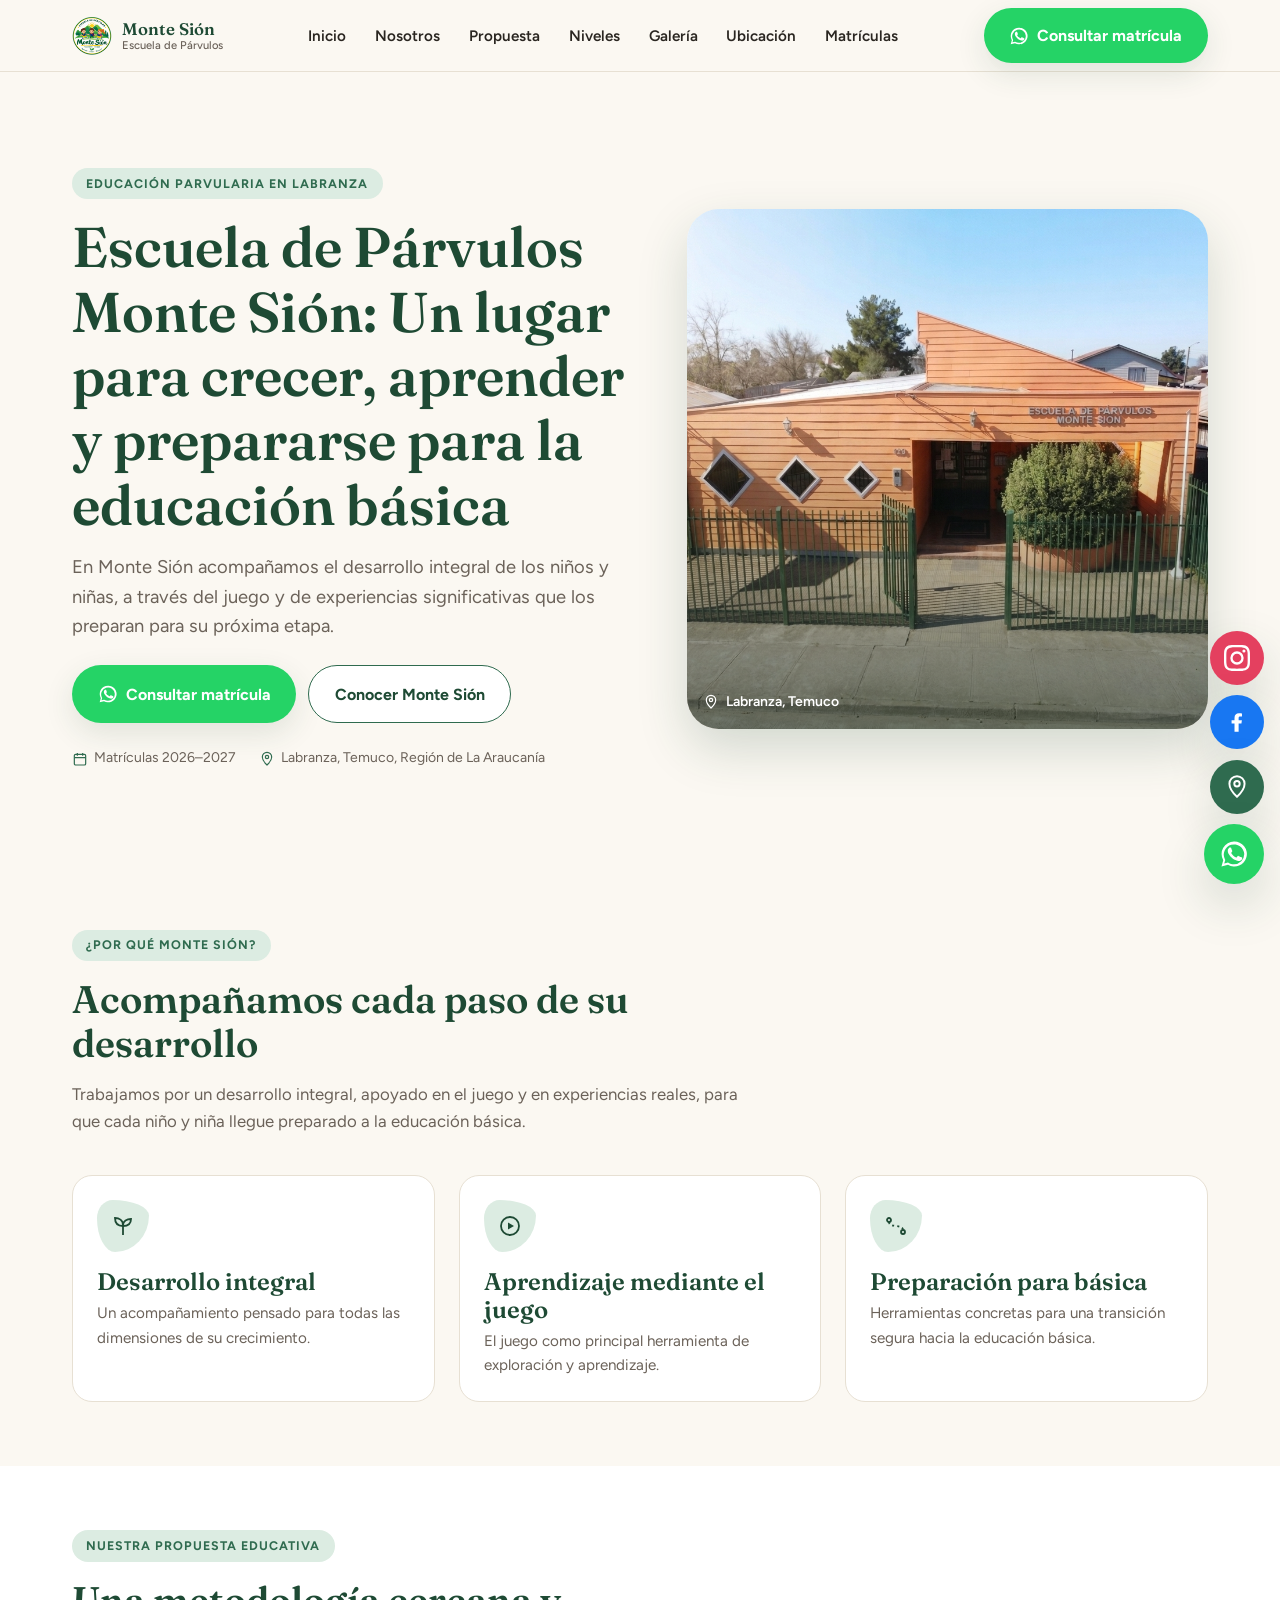
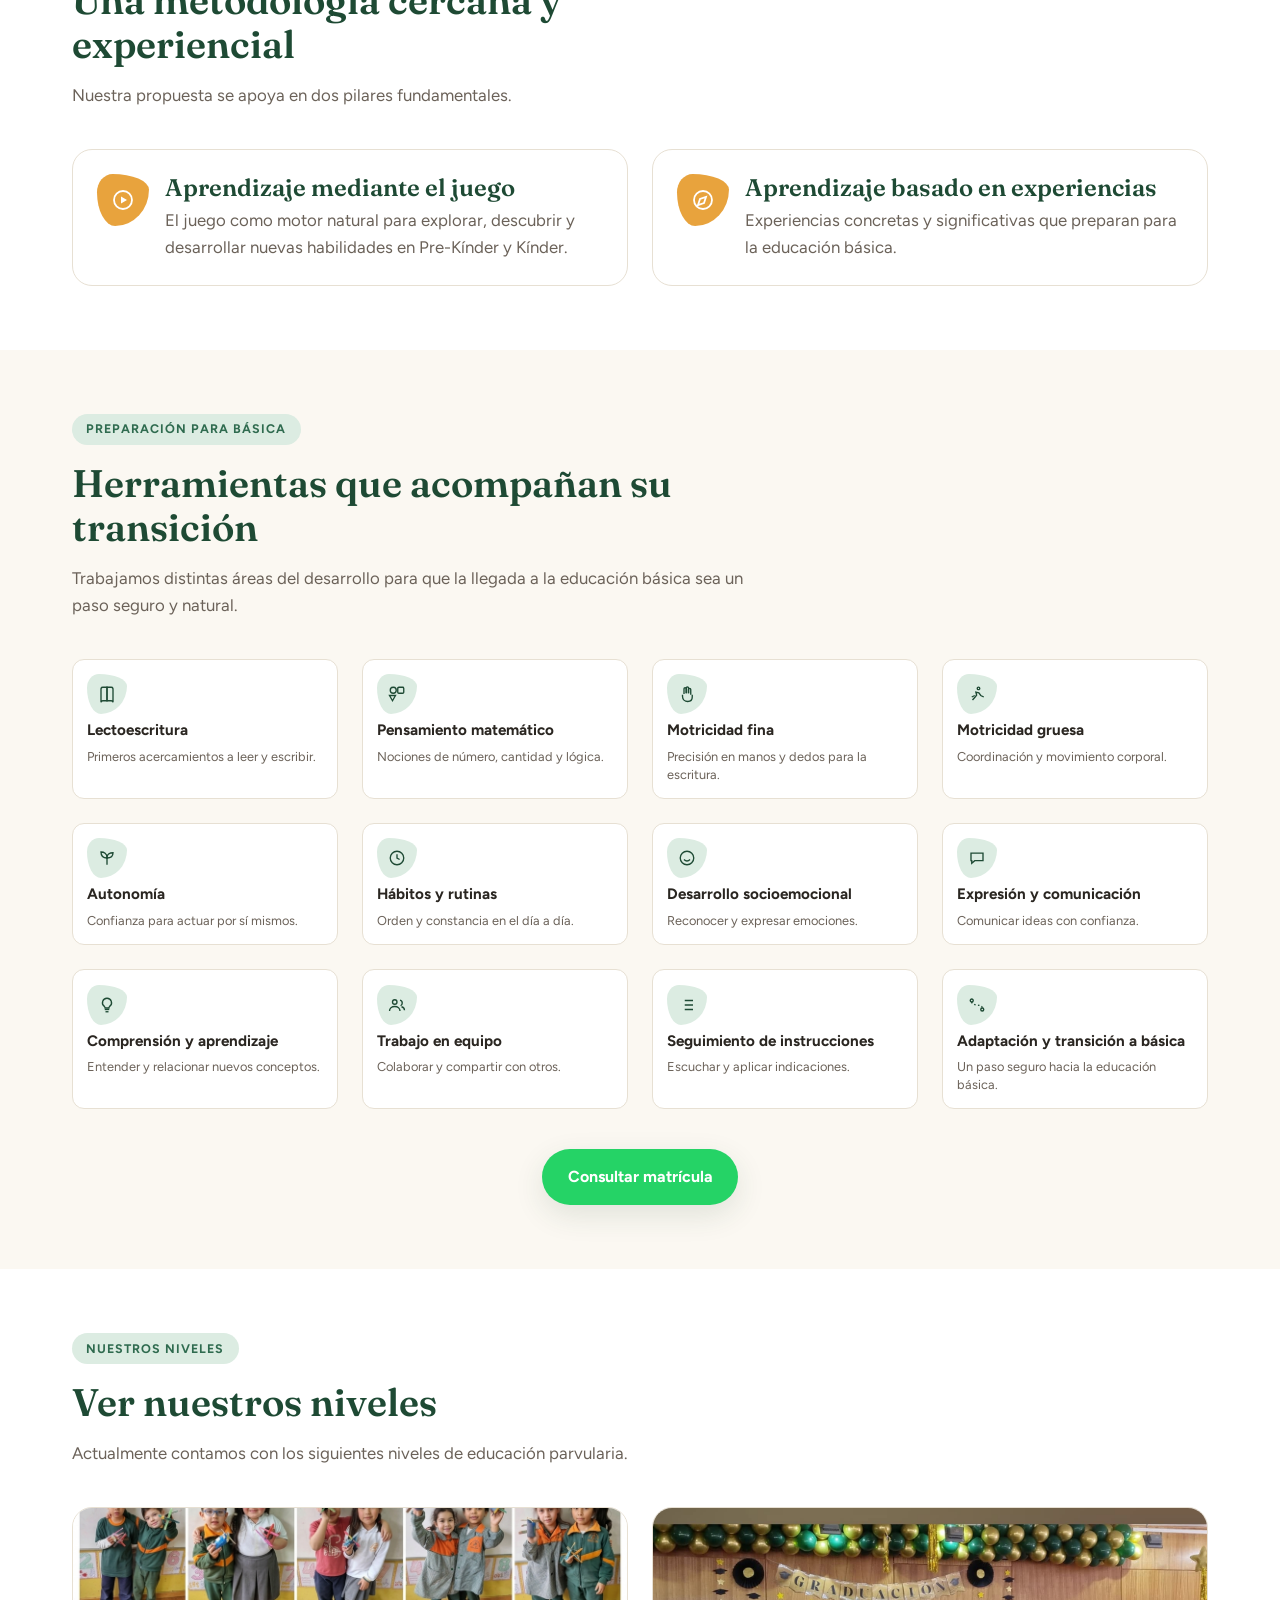
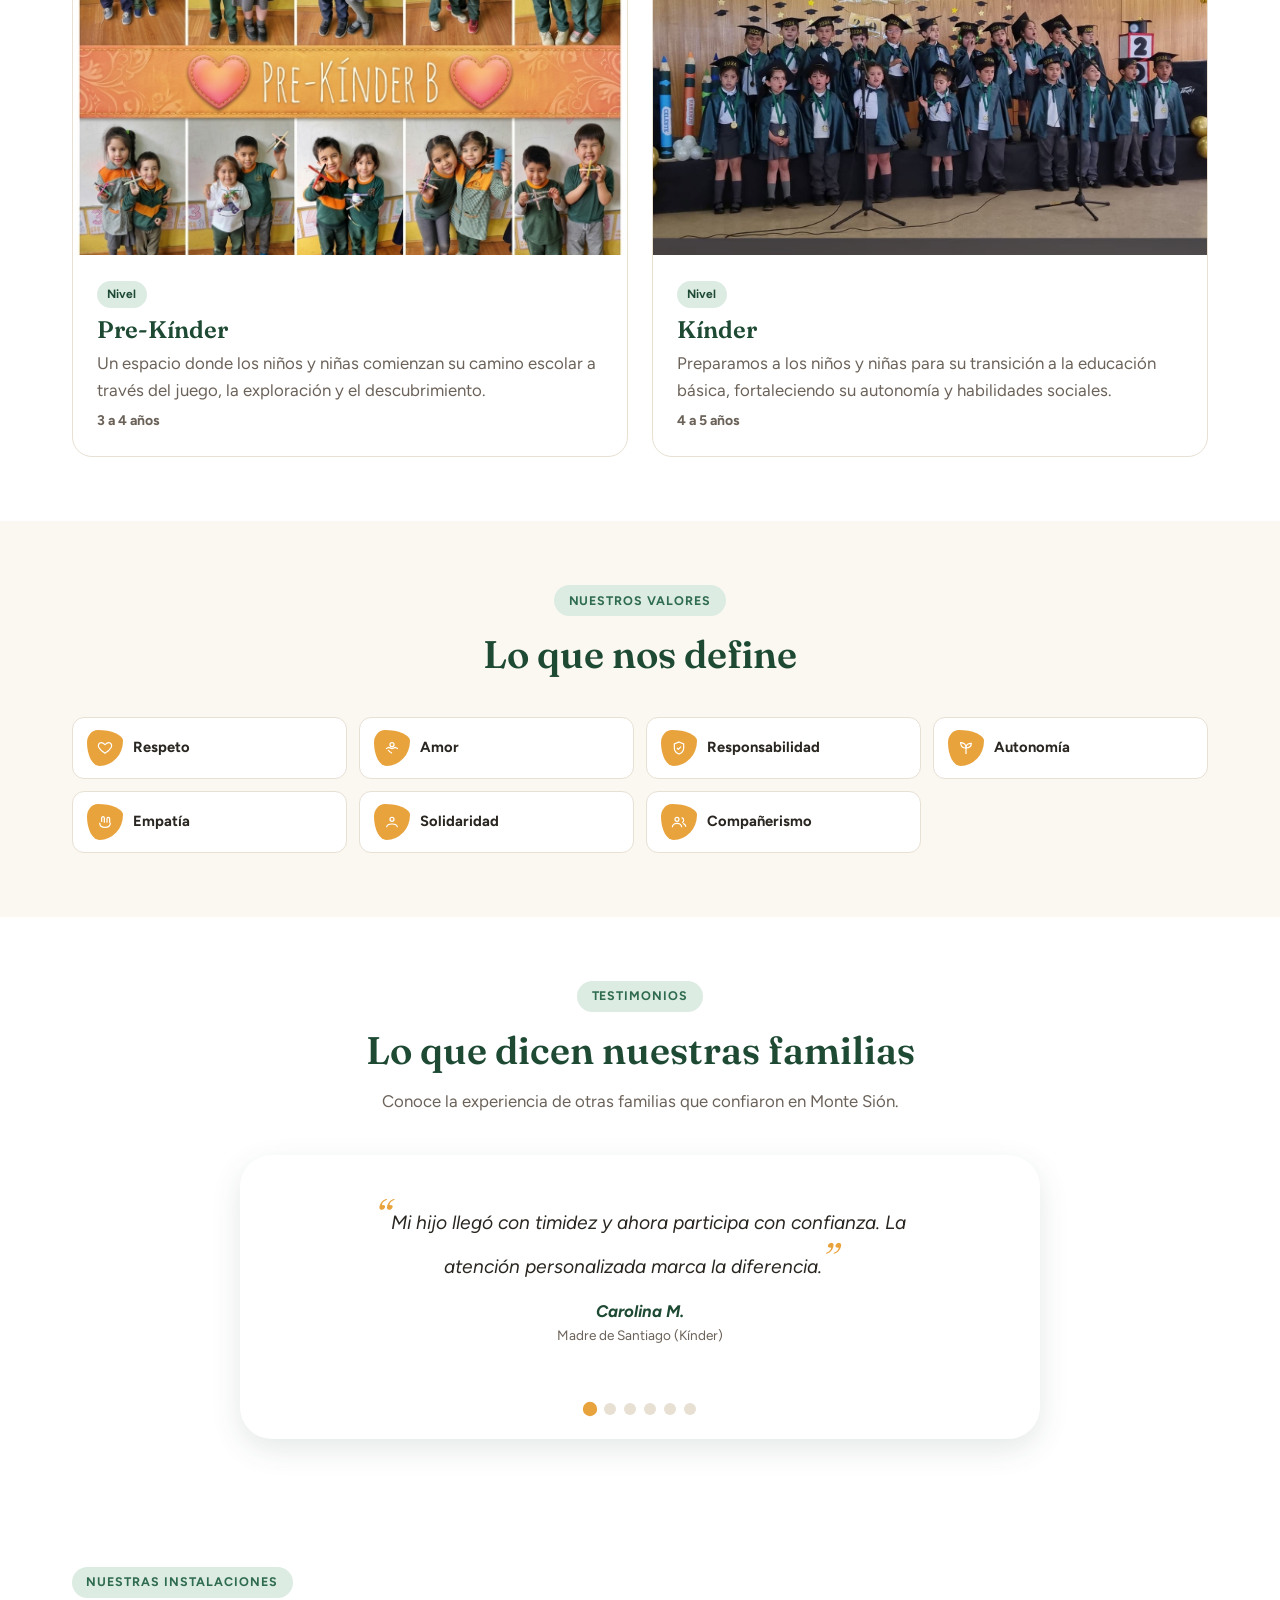
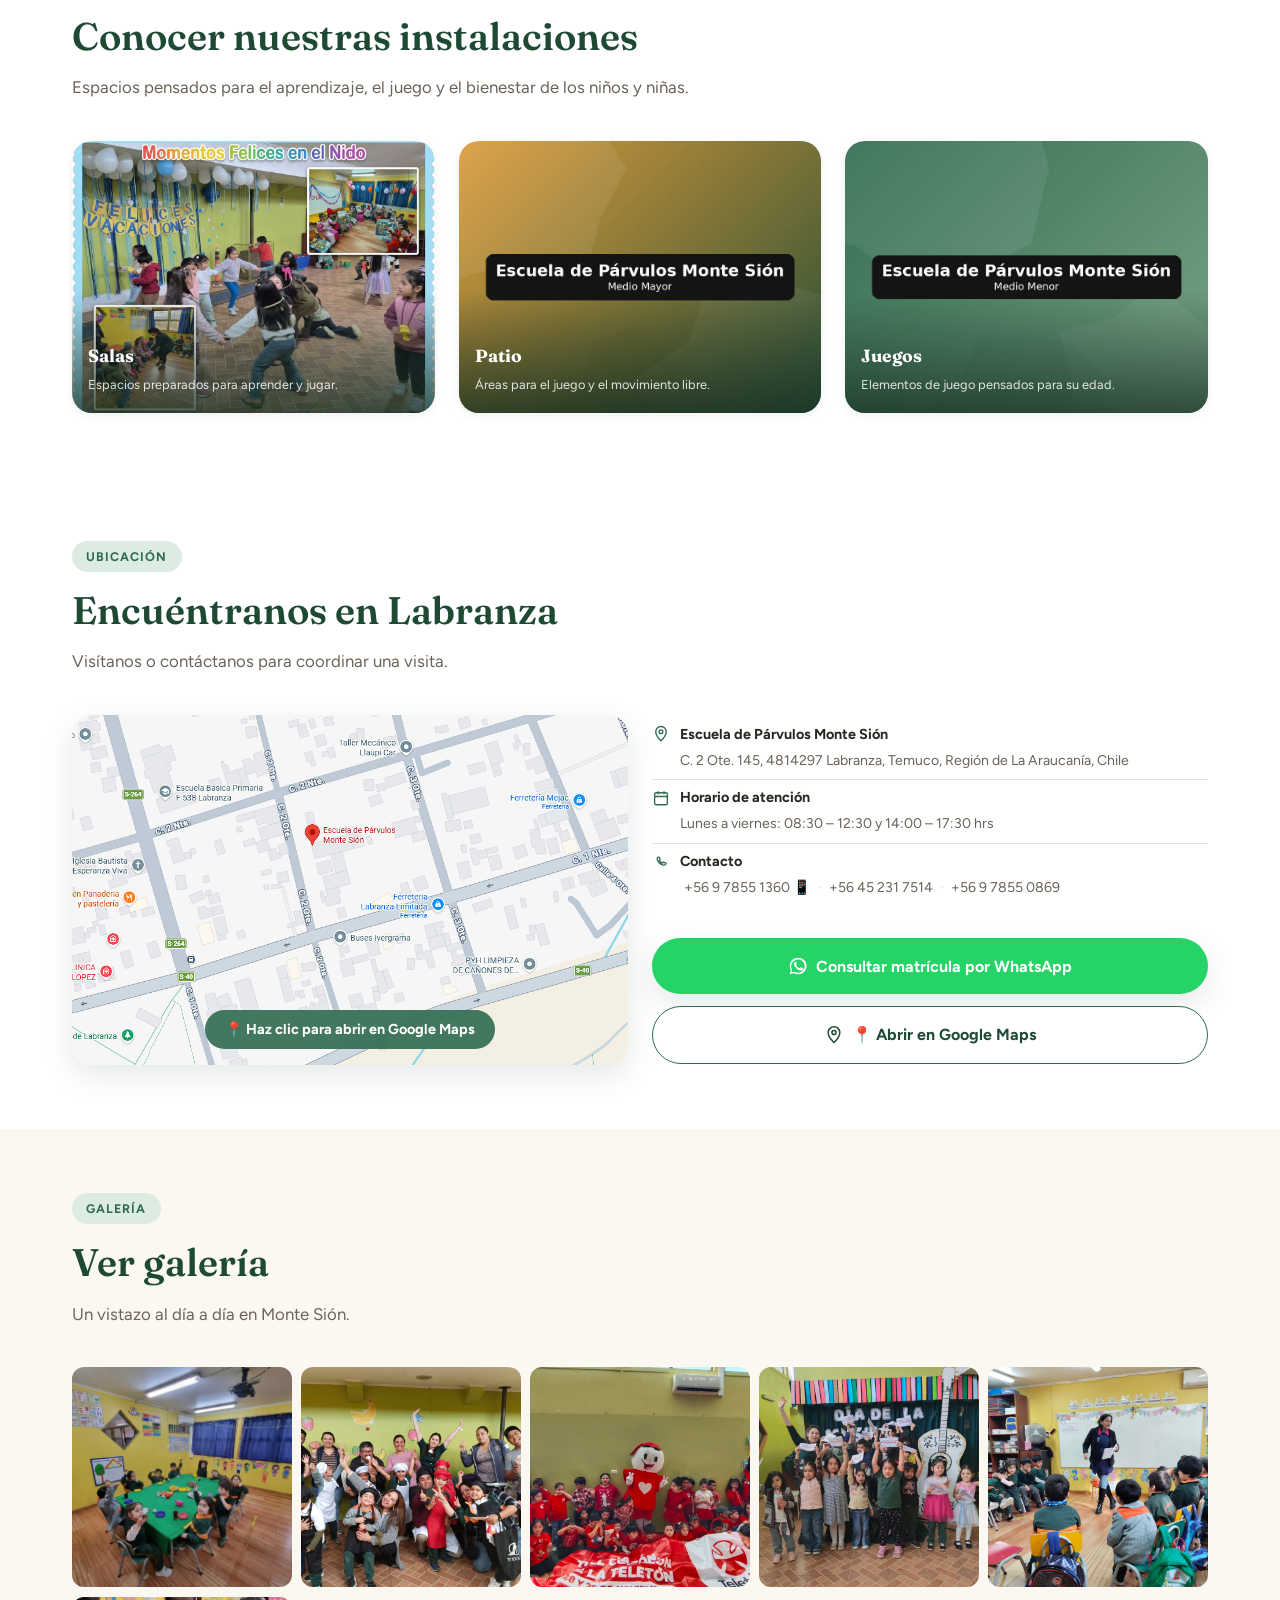
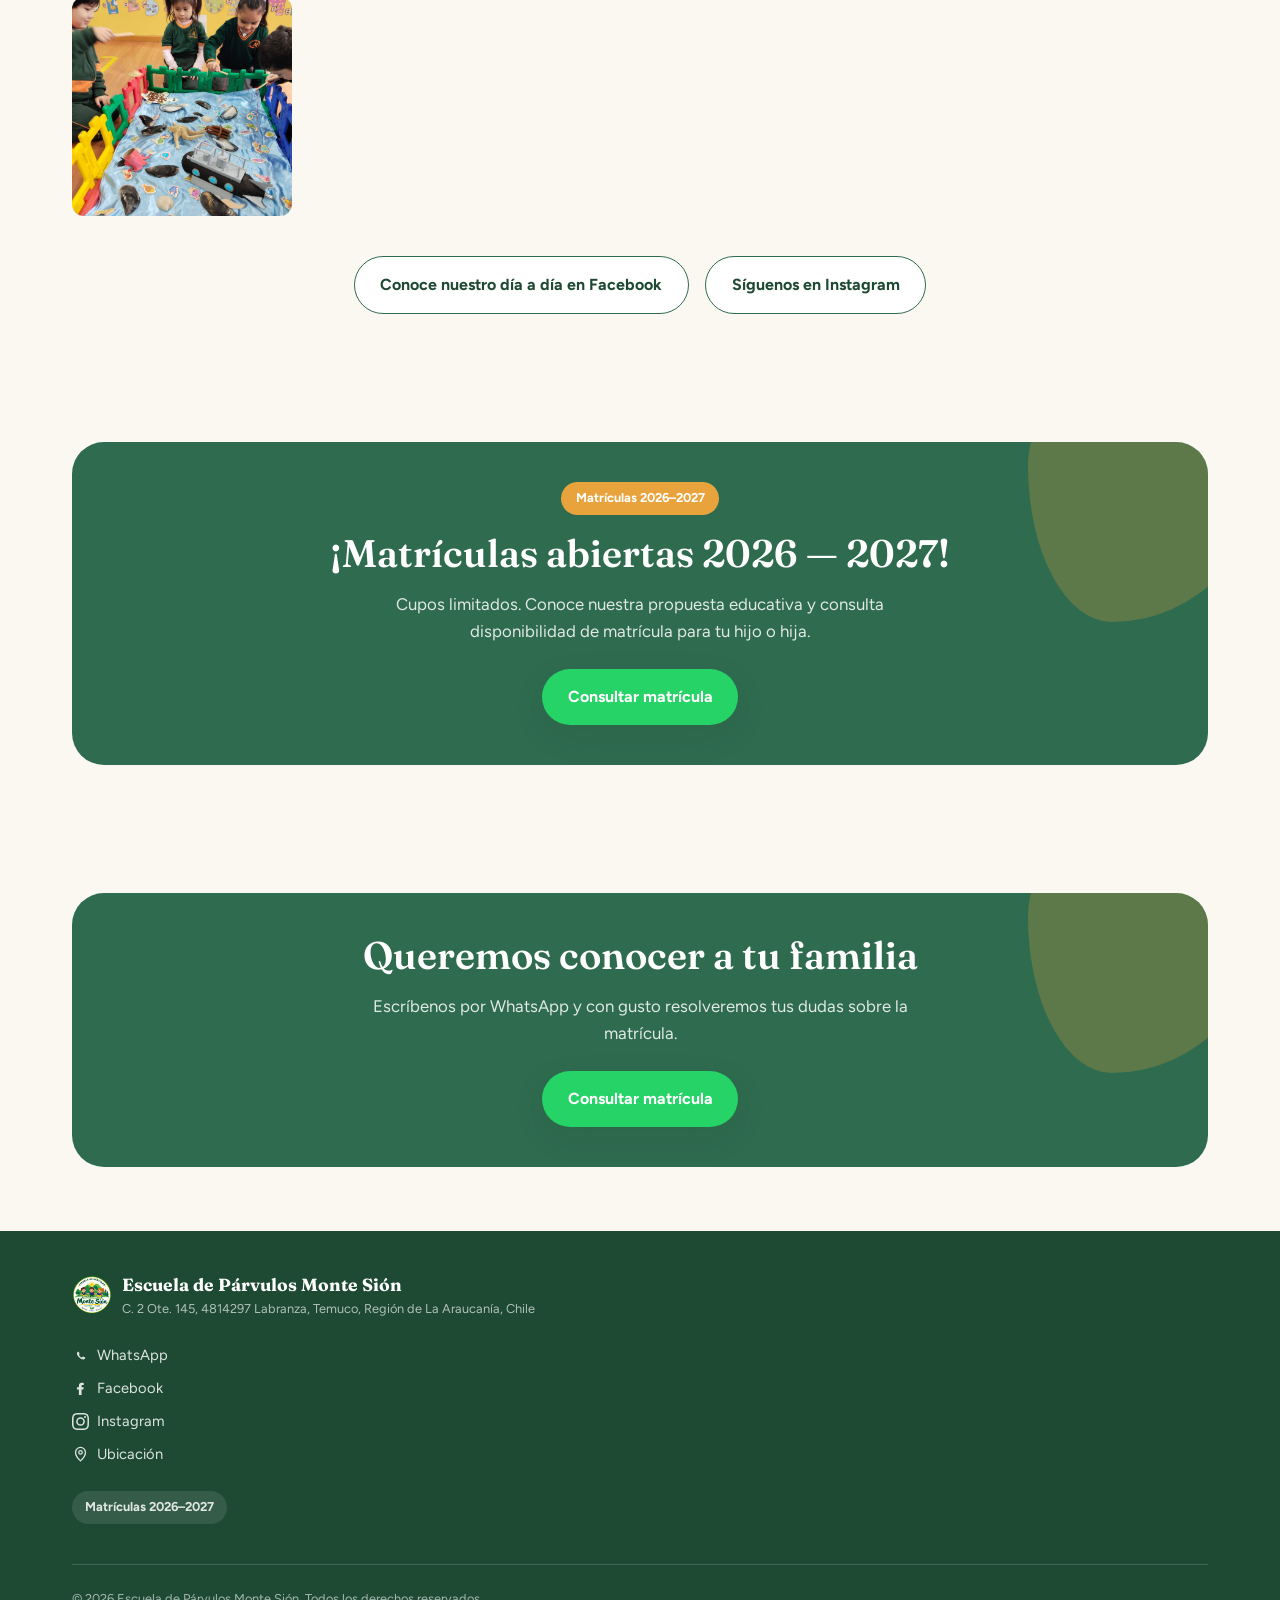
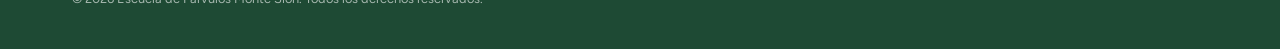
==== commit e1d66314: "Add files via upload" ====
--- a/index.html
+++ b/index.html
@@ -3,24 +3,36 @@
 <head>
   <meta charset="UTF-8">
   <meta name="viewport" content="width=device-width, initial-scale=1, viewport-fit=cover">
-  <title>Escuela de Párvulos Monte Sión | Educación Parvularia en Labranza, Temuco</title>
-  <meta name="description" content="Escuela de Párvulos Monte Sión, en Labranza, Temuco. Acompañamos el desarrollo integral de niños y niñas y su preparación para la educación básica. Matrículas 2026–2027.">
-  <link rel="canonical" href="">
+  
+  <!-- MEJORA SEO: Título más descriptivo y con palabras clave al inicio -->
+  <title>Escuela Parvularia Monte Sión | Pre-Kínder y Kínder en Labranza, Temuco</title>
+  
+  <!-- MEJORA SEO: Descripción más atractiva y con llamado a la acción -->
+  <meta name="description" content="Escuela Parvularia Monte Sión en Labranza, Temuco. Educación de calidad para Pre-Kínder y Kínder con metodología basada en el juego. ¡Matrículas 2026–2027 abiertas! Solicita información.">
+  
+  <!-- MEJORA SEO: Canonical completado -->
+  <link rel="canonical" href="https://montesion.cl/">
 
   <!-- Open Graph -->
   <meta property="og:type" content="website">
-  <meta property="og:site_name" content="Escuela de Párvulos Monte Sión">
+  <meta property="og:site_name" content="Escuela Parvularia Monte Sión">
   <meta property="og:locale" content="es_CL">
-  <meta property="og:title" content="Escuela de Párvulos Monte Sión | Educación Parvularia en Labranza, Temuco">
-  <meta property="og:description" content="Acompañamos el desarrollo integral de niños y niñas y su preparación para la educación básica. Matrículas 2026–2027.">
-  <meta property="og:image" content="assets/img/hero.jpg">
+  <!-- MEJORA SEO: Título OG más completo -->
+  <meta property="og:title" content="Escuela Parvularia Monte Sión | Pre-Kínder y Kínder en Labranza, Temuco">
+  <meta property="og:description" content="Educación parvularia de calidad en Labranza, Temuco. Acompañamos el desarrollo integral de niños y niñas con metodología basada en el juego. Matrículas 2026–2027.">
+  <!-- MEJORA SEO: URL absoluta para la imagen OG -->
+  <meta property="og:image" content="https://montesion.cl/assets/img/hero.jpg">
+  <!-- MEJORA SEO: URL completa para mejor compatibilidad -->
+  <meta property="og:url" content="https://montesion.cl/">
 
   <!-- Twitter / X -->
   <meta name="twitter:card" content="summary_large_image">
-  <meta name="twitter:title" content="Escuela de Párvulos Monte Sión">
-  <meta name="twitter:description" content="Educación parvularia en Labranza, Temuco. Matrículas 2026–2027.">
-
+  <meta name="twitter:title" content="Escuela Parvularia Monte Sión | Pre-Kínder y Kínder en Labranza">
+  <meta name="twitter:description" content="Educación parvularia en Labranza, Temuco. Metodología basada en el juego. Matrículas 2026–2027.">
+
+  <!-- MEJORA SEO: Favicon en formato ICO para mejor compatibilidad -->
   <link rel="icon" href="assets/img/Favicon.png" type="image/png">
+  <link rel="shortcut icon" href="assets/img/Favicon.png" type="image/png">
 
   <!-- Fonts: Fraunces (display) + Figtree (body) -->
   <link rel="preconnect" href="https://fonts.googleapis.com">
@@ -37,7 +49,7 @@
   ============================================================ -->
   <header class="site-header">
     <div class="container header-inner">
-      <a href="#inicio" class="brand" aria-label="Escuela de Párvulos Monte Sión — Inicio">
+      <a href="#inicio" class="brand" aria-label="Escuela Parvularia Monte Sión — Inicio">
         <img data-field="logoSrc" src="assets/img/logo-placeholder.svg" data-alt-field="logoAlt" alt="Logo Escuela de Párvulos Monte Sión">
         <span class="brand-name">Monte Sión<span>Escuela de Párvulos</span></span>
       </a>
@@ -69,7 +81,8 @@
     <section id="inicio" class="hero">
       <div class="container hero-grid">
         <div class="hero-media">
-          <img src="assets/img/hero.jpg" alt="Escuela de Párvulos Monte Sión, Labranza" width="1600" height="1100">
+          <!-- MEJORA SEO: Nombre de archivo más descriptivo y alt text mejorado -->
+          <img src="assets/img/hero.jpg" alt="Niños y niñas jugando en el patio de la Escuela de Párvulos Monte Sión en Labranza, Temuco" width="1600" height="1100">
           <span class="hero-badge">
             <svg viewBox="0 0 24 24" fill="none" stroke="currentColor" stroke-width="1.8"><path d="M12 21s7-6.5 7-12a7 7 0 1 0-14 0c0 5.5 7 12 7 12Z"/><circle cx="12" cy="9" r="2.5"/></svg>
             Labranza, Temuco
@@ -78,7 +91,8 @@
 
         <div class="hero-content">
           <span class="eyebrow">Educación parvularia en Labranza</span>
-          <h1>Un lugar para crecer, aprender y prepararse para la educación básica.</h1>
+          <!-- MEJORA SEO: H1 más descriptivo con palabras clave -->
+          <h1>Escuela de Párvulos Monte Sión: Un lugar para crecer, aprender y prepararse para la educación básica</h1>
           <p class="lede">En Monte Sión acompañamos el desarrollo integral de los niños y niñas, a través del juego y de experiencias significativas que los preparan para su próxima etapa.</p>
 
           <div class="hero-actions">
@@ -145,7 +159,10 @@
           <p>Nuestra propuesta se apoya en dos pilares fundamentales.</p>
         </div>
 
-        <div class="method-grid" data-methodology></div>
+        <!-- MEJORA SEO: Contenido renderizado directamente en HTML -->
+        <div class="method-grid" data-methodology>
+          <!-- Los datos se cargan desde JavaScript, pero el contenedor permanece -->
+        </div>
       </div>
     </section>
 
@@ -160,7 +177,10 @@
           <p>Trabajamos distintas áreas del desarrollo para que la llegada a la educación básica sea un paso seguro y natural.</p>
         </div>
 
-        <div class="skills-grid" data-skills></div>
+        <!-- MEJORA SEO: Contenido renderizado directamente en HTML -->
+        <div class="skills-grid" data-skills>
+          <!-- Los datos se cargan desde JavaScript, pero el contenedor permanece -->
+        </div>
 
         <div style="margin-top: var(--space-4); text-align:center;">
           <a class="btn btn-primary" data-whatsapp-link href="#" target="_blank" rel="noopener">Consultar matrícula</a>
@@ -179,7 +199,10 @@
           <p>Actualmente contamos con los siguientes niveles de educación parvularia.</p>
         </div>
 
-        <div class="levels-grid" data-levels></div>
+        <!-- MEJORA SEO: Contenido renderizado directamente en HTML -->
+        <div class="levels-grid" data-levels>
+          <!-- Los datos se cargan desde JavaScript, pero el contenedor permanece -->
+        </div>
       </div>
     </section>
 
@@ -193,7 +216,10 @@
           <h2>Lo que nos define</h2>
         </div>
 
-        <ul class="values-list" data-values></ul>
+        <!-- MEJORA SEO: Contenido renderizado directamente en HTML -->
+        <ul class="values-list" data-values>
+          <!-- Los datos se cargan desde JavaScript, pero el contenedor permanece -->
+        </ul>
       </div>
     </section>
 
@@ -208,8 +234,9 @@
           <p>Conoce la experiencia de otras familias que confiaron en Monte Sión.</p>
         </div>
 
+        <!-- MEJORA SEO: Contenido renderizado directamente en HTML -->
         <div class="testimonials-carousel" data-testimonials>
-          <!-- Renderizado dinámico por main.js -->
+          <!-- Los datos se cargan desde JavaScript, pero el contenedor permanece -->
         </div>
       </div>
     </section>
@@ -225,7 +252,10 @@
           <p>Espacios pensados para el aprendizaje, el juego y el bienestar de los niños y niñas.</p>
         </div>
 
-        <div class="facilities-grid" data-facilities></div>
+        <!-- MEJORA SEO: Contenido renderizado directamente en HTML -->
+        <div class="facilities-grid" data-facilities>
+          <!-- Los datos se cargan desde JavaScript, pero el contenedor permanece -->
+        </div>
       </div>
     </section>
 
@@ -242,9 +272,10 @@
 
         <div class="location-grid">
           <a href="https://maps.app.goo.gl/d6yqgi2vbpbjYvNU9" target="_blank" rel="noopener" class="map-container" style="display:block; position:relative; border-radius: var(--radius-md); overflow: hidden; box-shadow: var(--shadow-md);">
+            <!-- MEJORA SEO: Alt text más descriptivo y loading lazy -->
             <img 
               src="assets/img/ubi.png"
-              alt="Mapa de ubicación de Escuela de Párvulos Monte Sión en Labranza, Temuco"
+              alt="Mapa de ubicación de la Escuela de Párvulos Monte Sión en Calle 2 Ote. 145, Labranza, Temuco"
               width="100%"
               height="350"
               style="display:block; width:100%; height:350px; object-fit:cover;"
@@ -301,7 +332,10 @@
           <p>Un vistazo al día a día en Monte Sión.</p>
         </div>
 
-        <div class="gallery-grid" data-gallery></div>
+        <!-- MEJORA SEO: Contenido renderizado directamente en HTML -->
+        <div class="gallery-grid" data-gallery>
+          <!-- Los datos se cargan desde JavaScript, pero el contenedor permanece -->
+        </div>
 
         <div style="margin-top: var(--space-4); display: flex; flex-wrap: wrap; gap: 1rem; justify-content: center;">
           <a class="btn btn-secondary" data-facebook-link href="#" target="_blank" rel="noopener">Conoce nuestro día a día en Facebook</a>
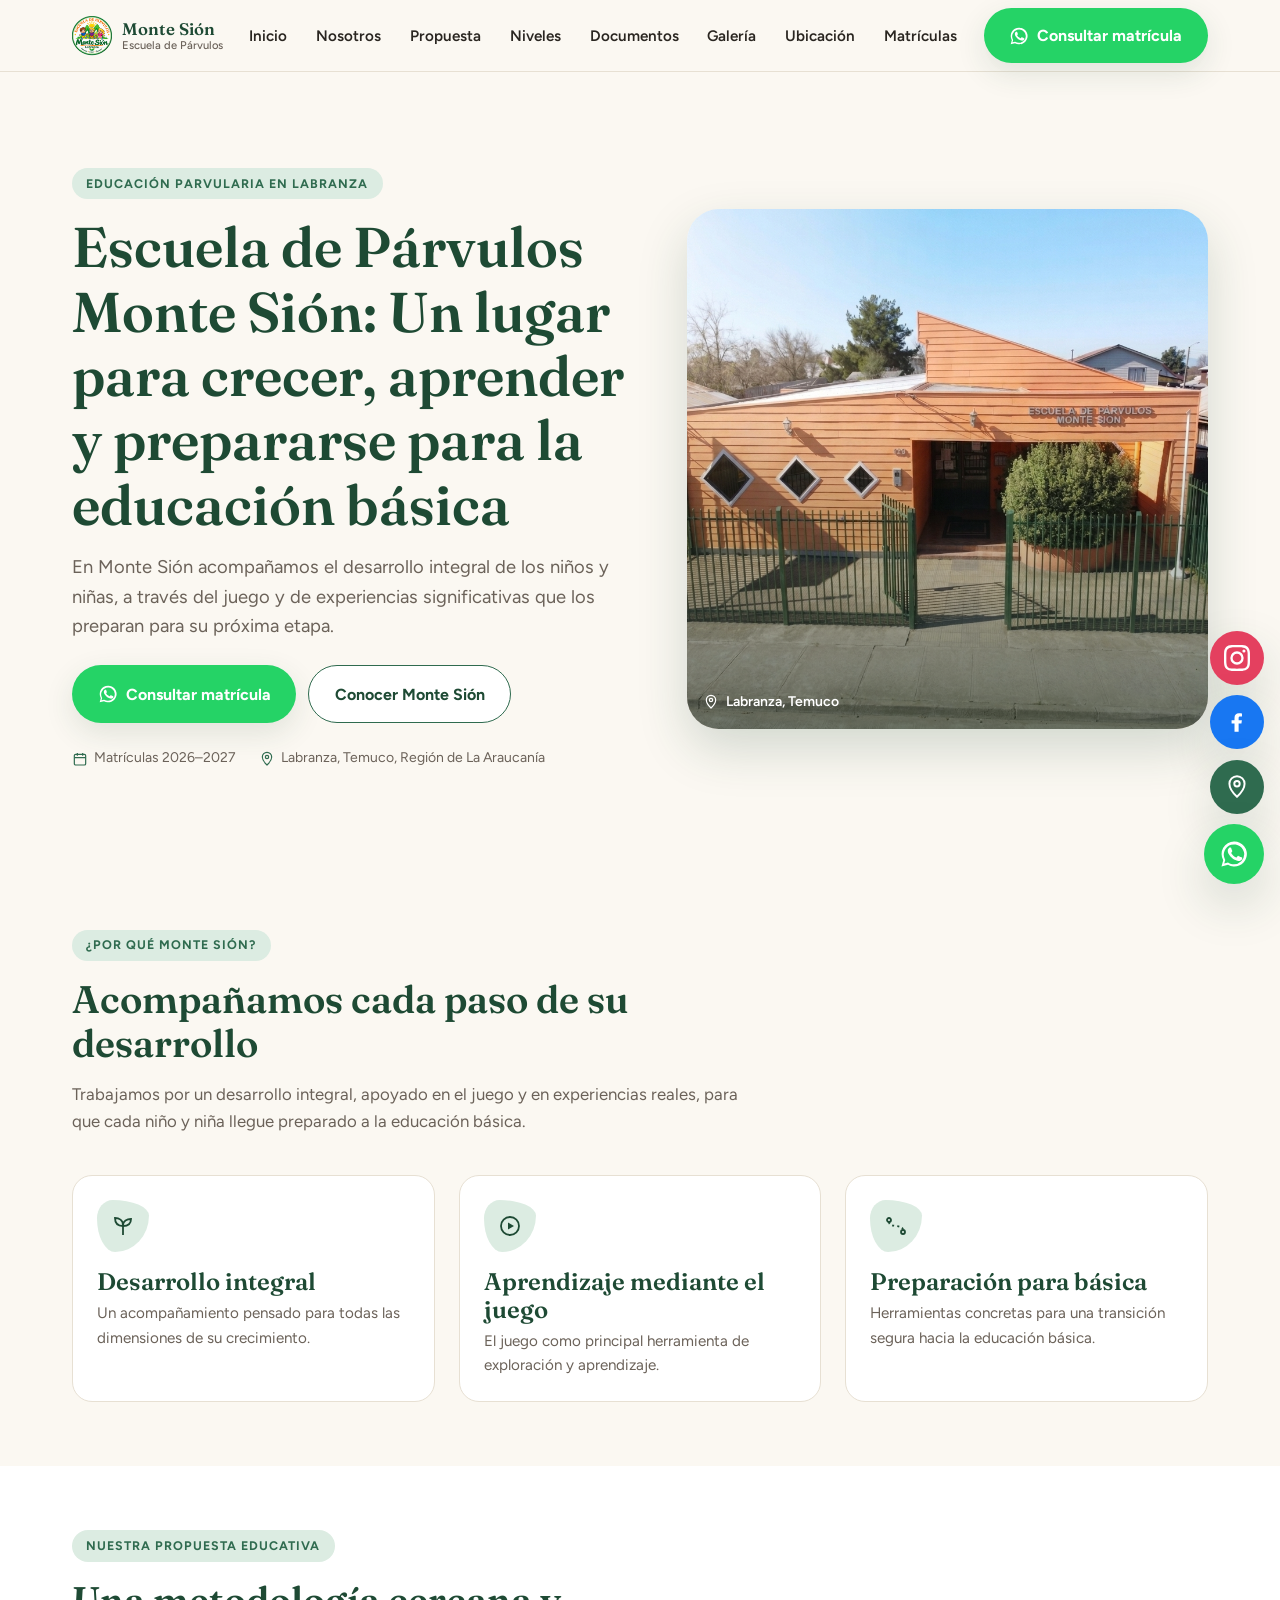
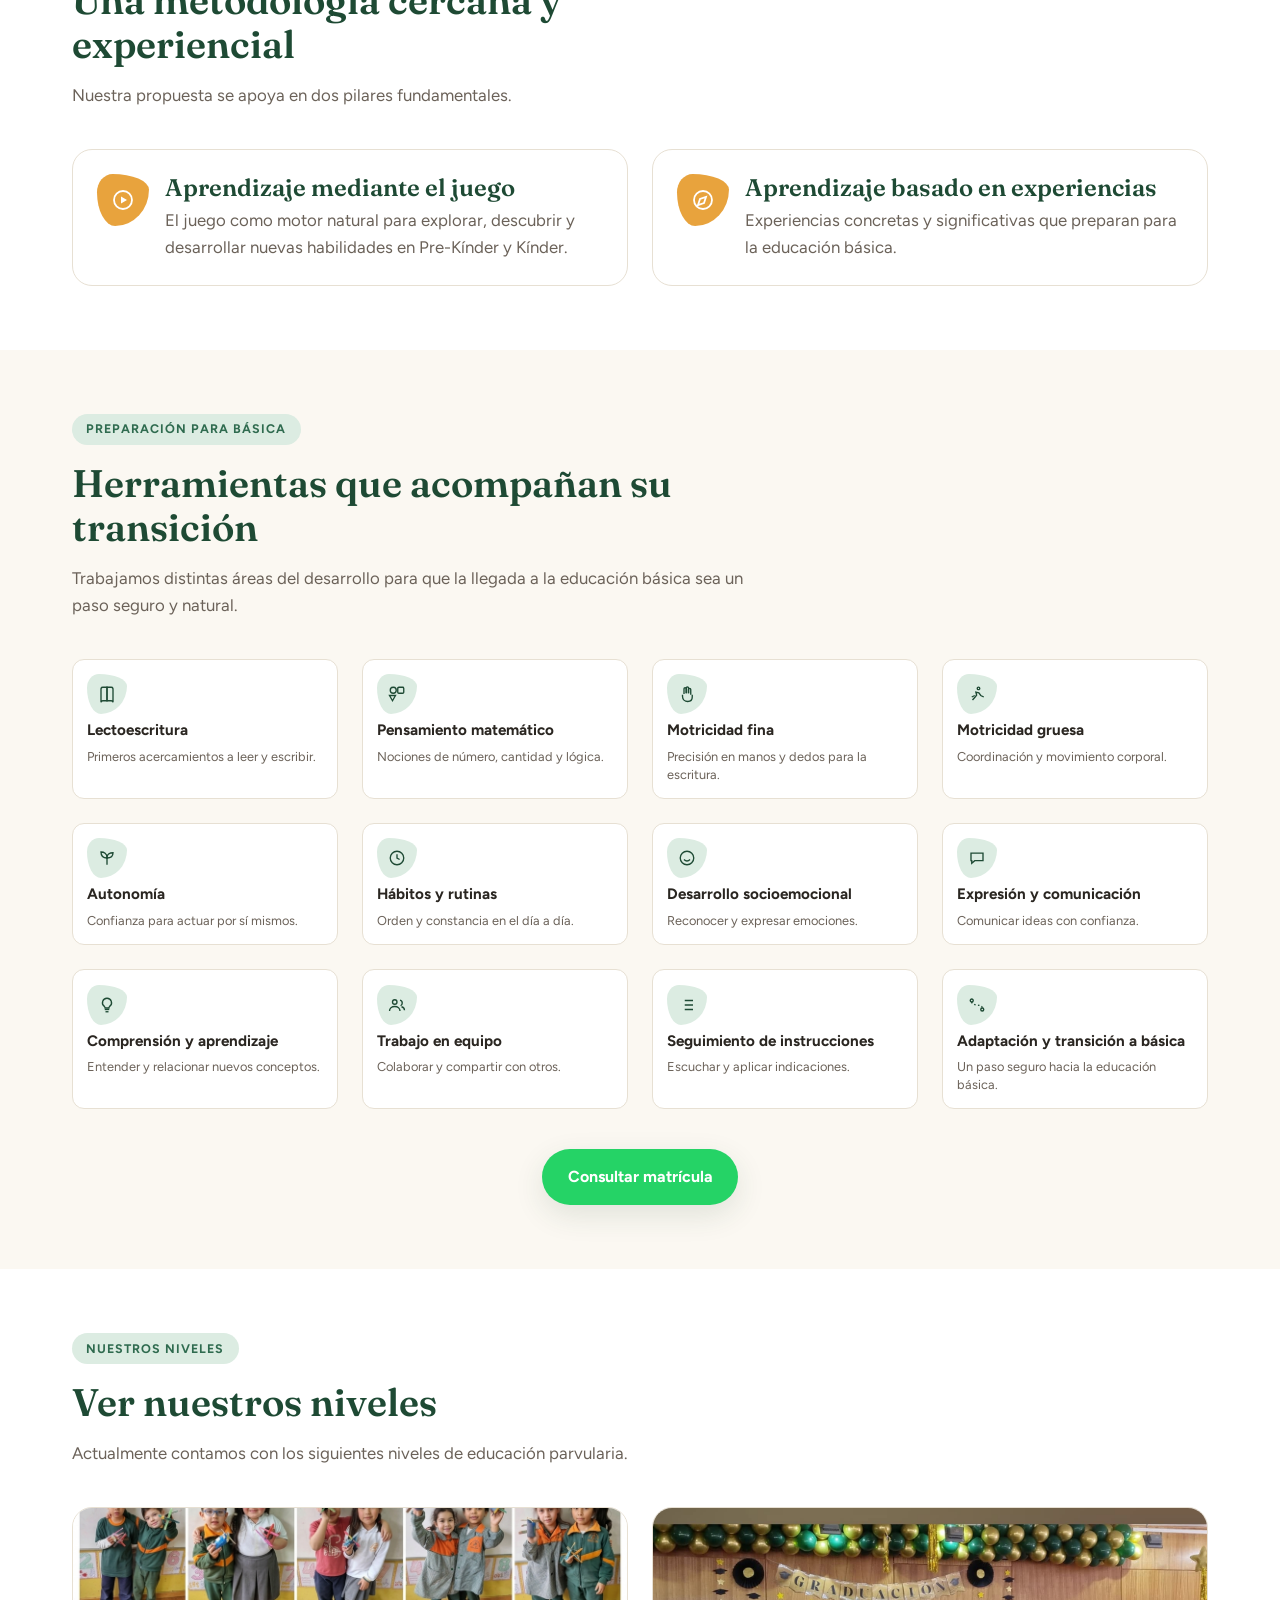
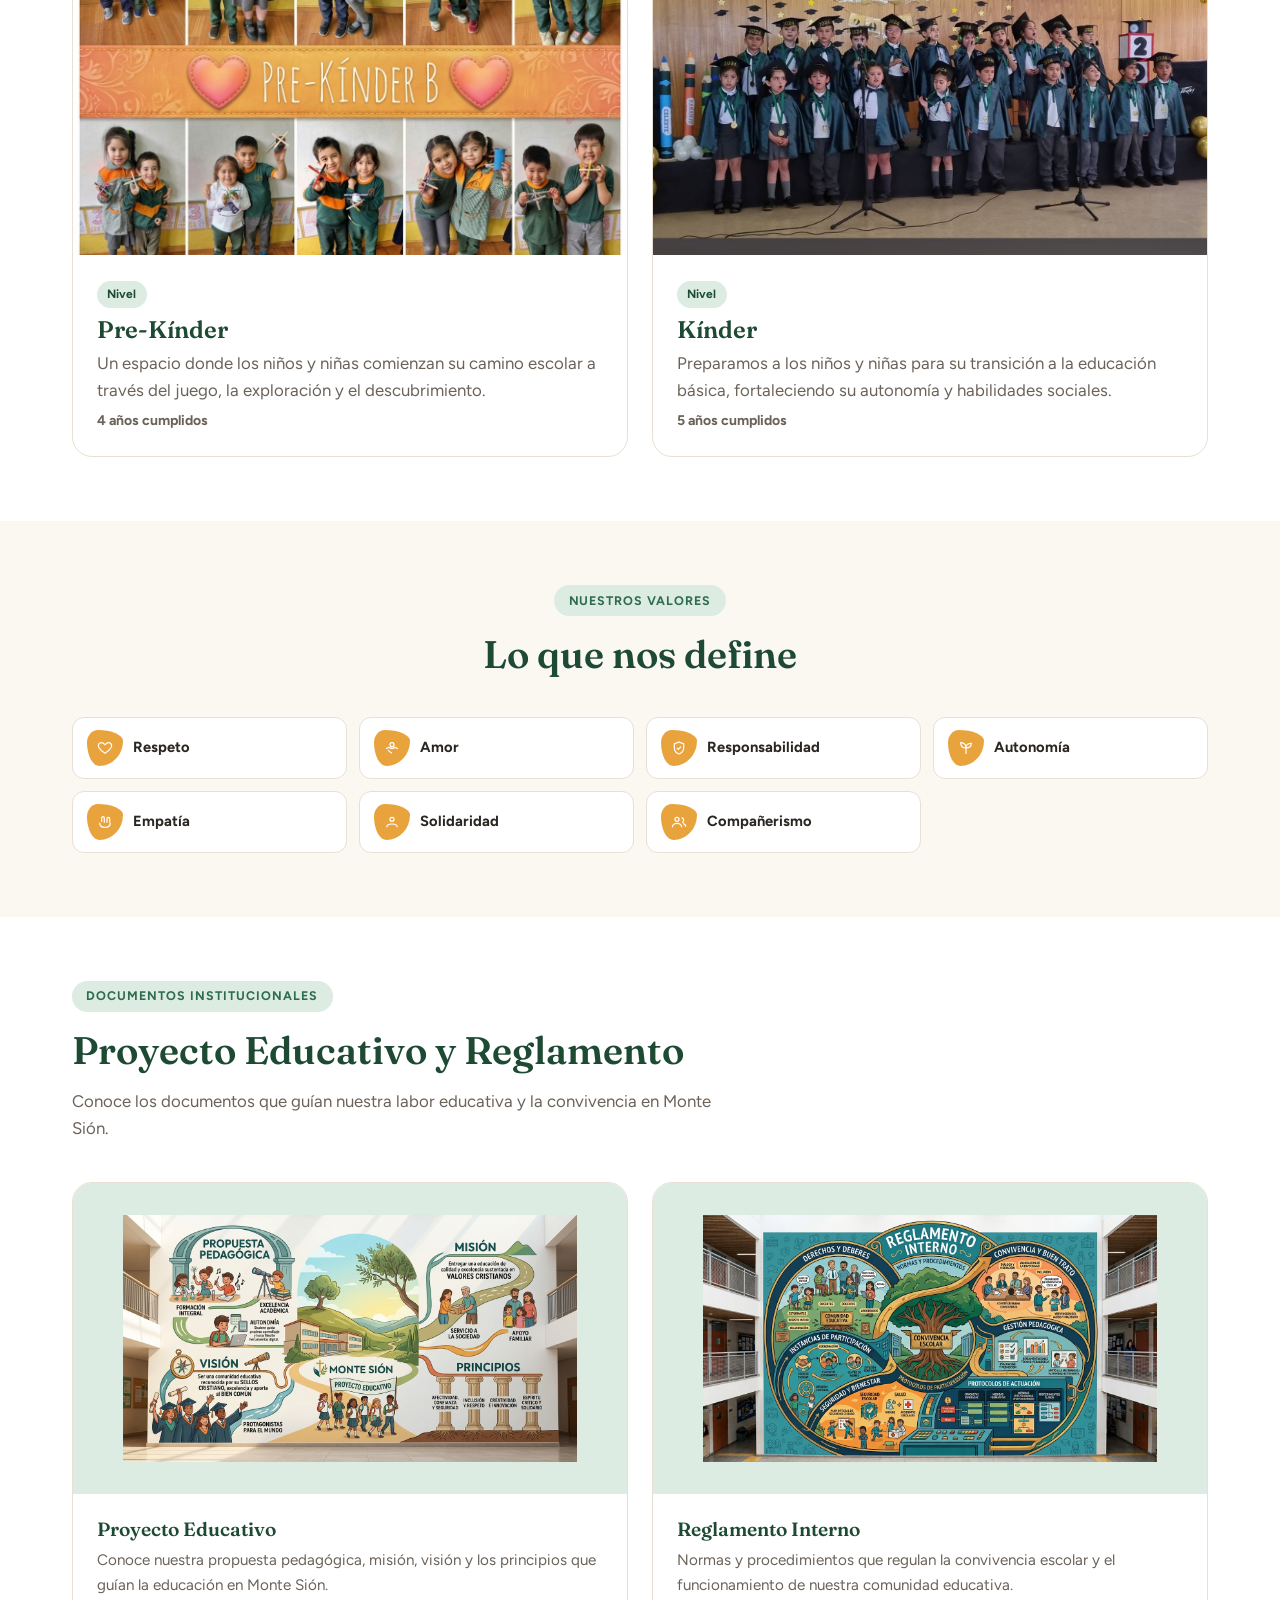
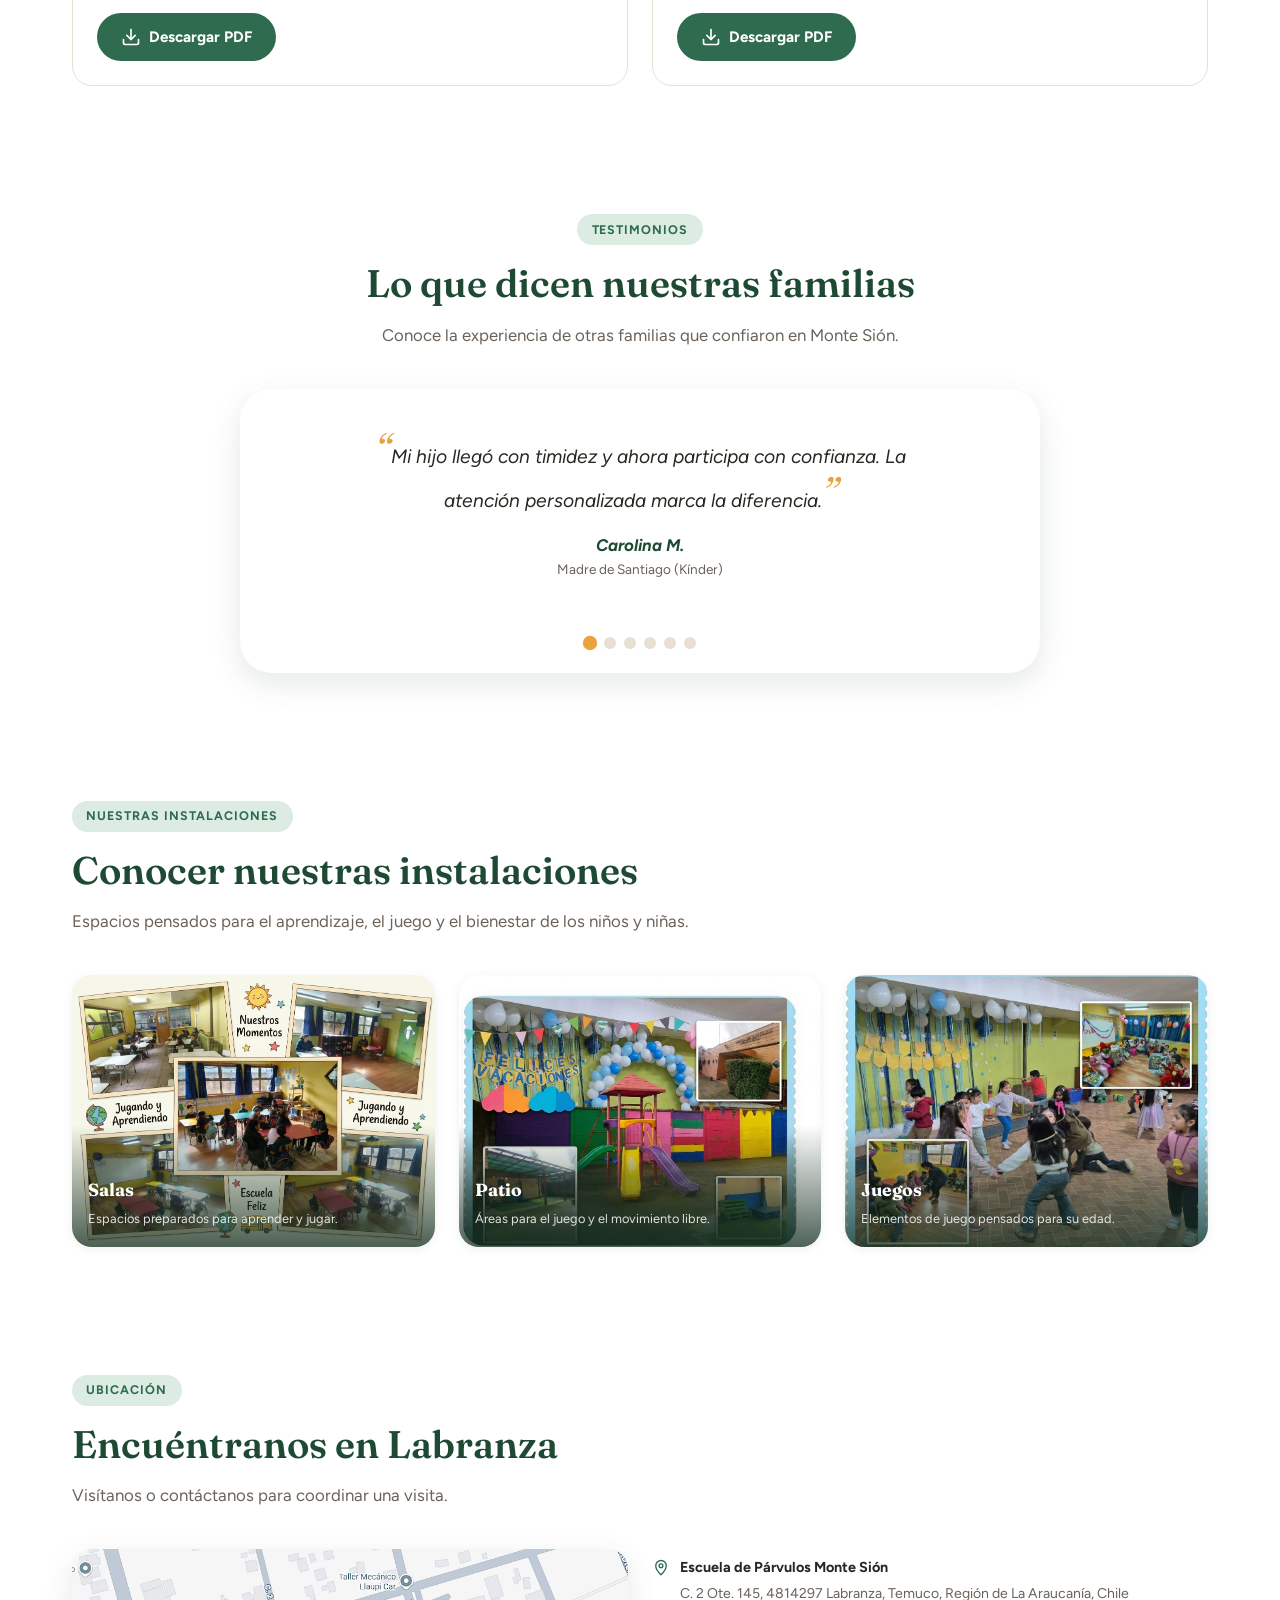
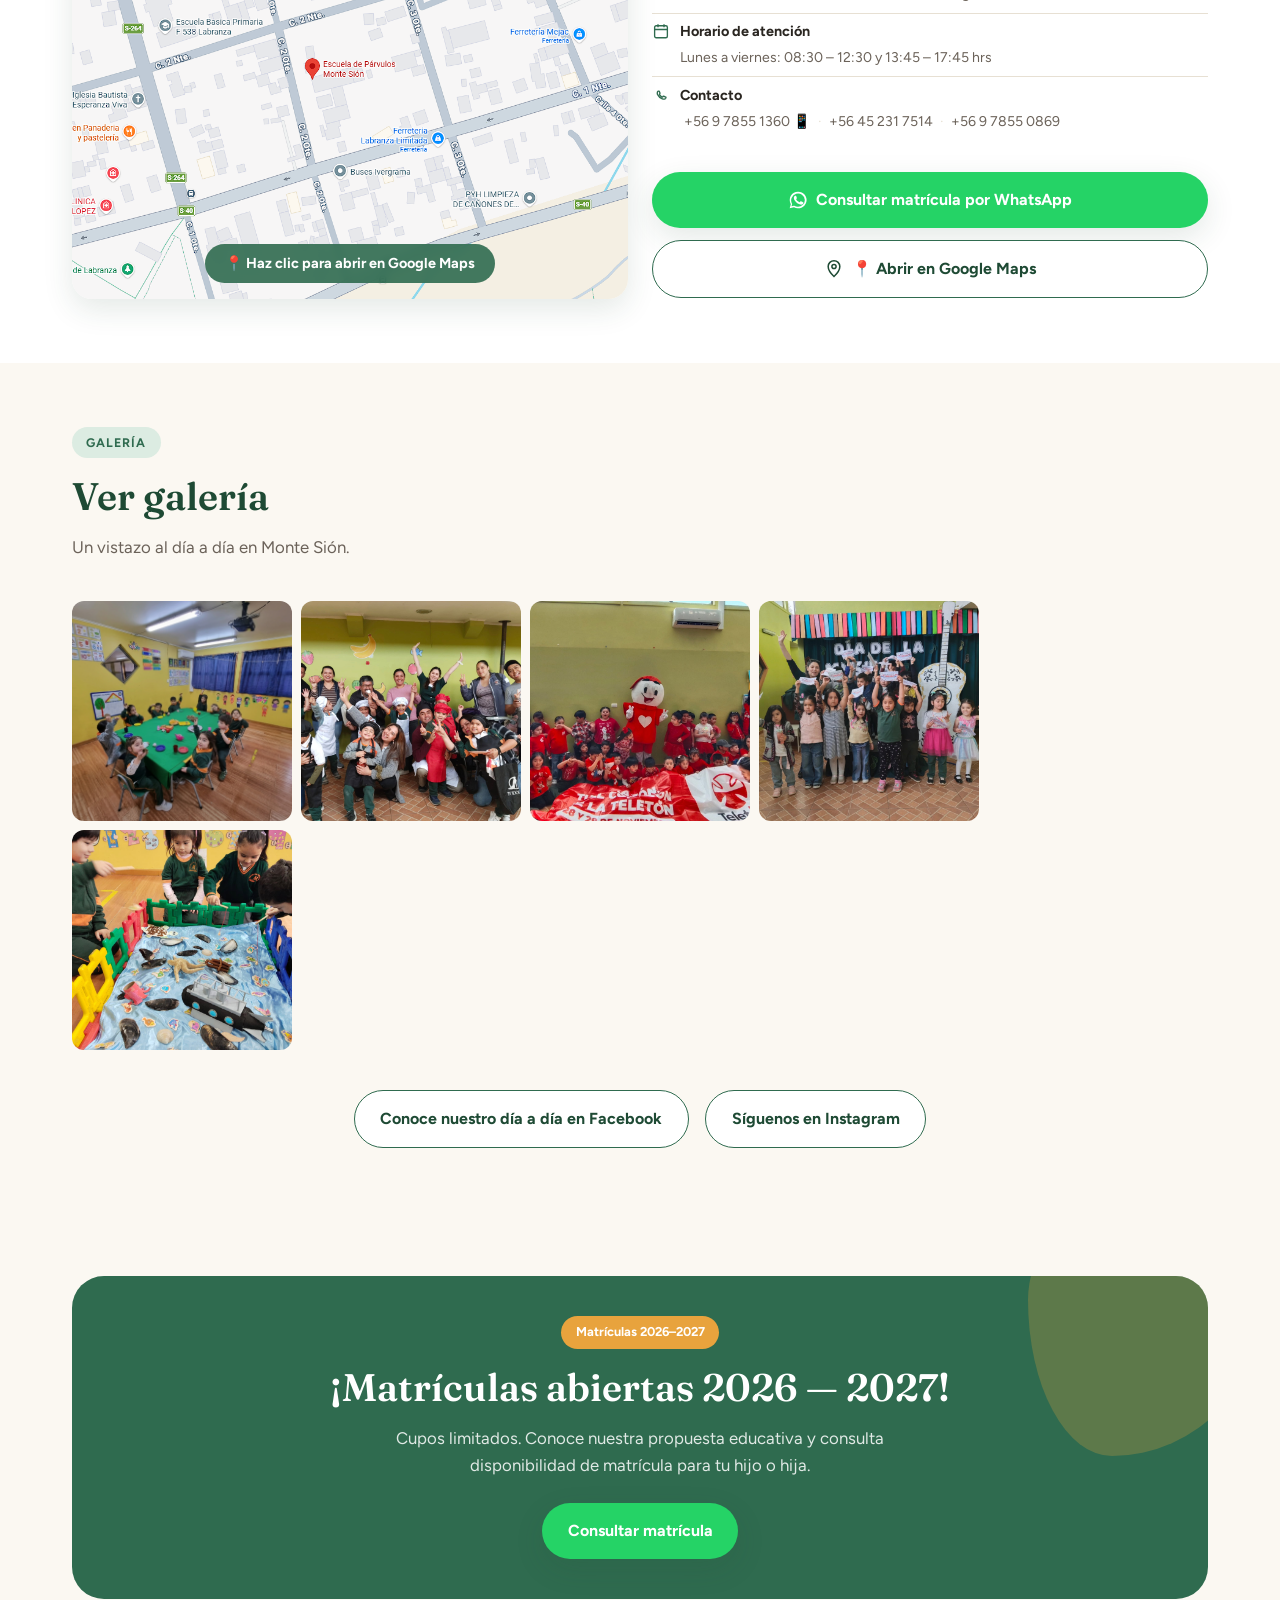
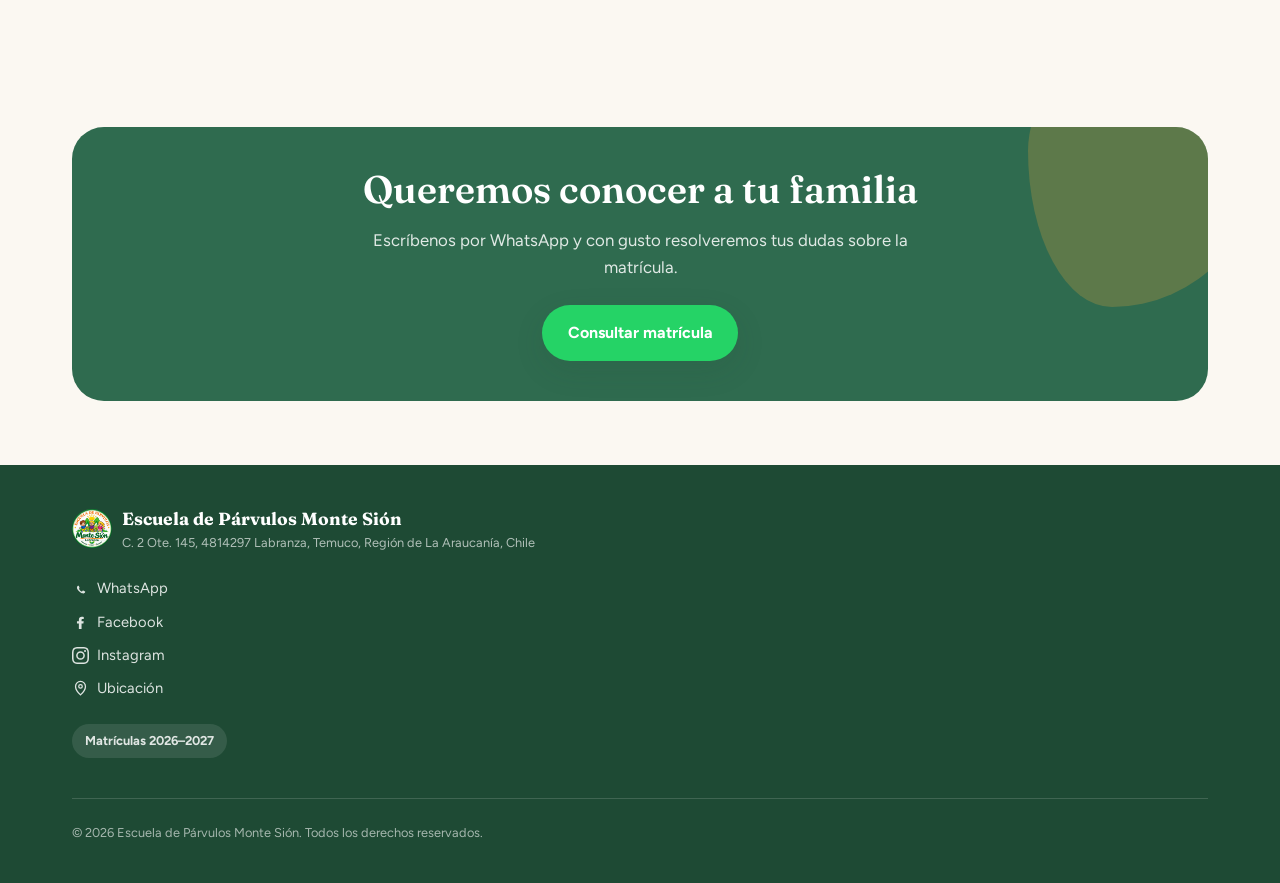
==== commit 631c4f90: "Add files via upload" ====
--- a/index.html
+++ b/index.html
@@ -60,6 +60,7 @@
           <li><a href="#nosotros">Nosotros</a></li>
           <li><a href="#propuesta">Propuesta</a></li>
           <li><a href="#niveles">Niveles</a></li>
+          <li><a href="#documentos">Documentos</a></li>
           <li><a href="#galeria">Galería</a></li>
           <li><a href="#ubicacion">Ubicación</a></li>
           <li><a href="#matricula">Matrículas</a></li>
@@ -220,6 +221,24 @@
         <ul class="values-list" data-values>
           <!-- Los datos se cargan desde JavaScript, pero el contenedor permanece -->
         </ul>
+      </div>
+    </section>
+
+    <!-- ============================================================
+         DOCUMENTOS INSTITUCIONALES
+    ============================================================ -->
+    <section id="documentos" class="section section-alt">
+      <div class="container">
+        <div class="section-heading">
+          <span class="eyebrow">Documentos institucionales</span>
+          <h2>Proyecto Educativo y Reglamento</h2>
+          <p>Conoce los documentos que guían nuestra labor educativa y la convivencia en Monte Sión.</p>
+        </div>
+
+        <!-- Renderizado por JavaScript -->
+        <div class="documents-grid" data-documents>
+          <!-- Los datos se cargan desde JavaScript -->
+        </div>
       </div>
     </section>
 
@@ -294,7 +313,7 @@
               </li>
               <li>
                 <svg viewBox="0 0 24 24" fill="none" stroke="currentColor" stroke-width="1.8"><rect x="3.5" y="5" width="17" height="16" rx="2"/><path d="M8 3v4M16 3v4M3.5 10h17"/></svg>
-                <div><strong>Horario de atención</strong><span class="detail">Lunes a viernes: 08:30 – 12:30 y 14:00 – 17:30 hrs</span></div>
+                <div><strong>Horario de atención</strong><span class="detail">Lunes a viernes: 08:30 – 12:30 y 13:45 – 17:45 hrs</span></div>
               </li>
               <li>
                 <svg viewBox="0 0 24 24" fill="none" stroke="currentColor" stroke-width="1.8"><path d="M17.5 14.4c-.3-.1-1.7-.8-1.9-.9-.3-.1-.4-.1-.6.1-.2.3-.7.9-.8 1-.2.2-.3.2-.5.1-.3-.1-1.2-.4-2.2-1.4-.8-.8-1.4-1.7-1.6-2-.2-.3 0-.5.1-.6.1-.1.3-.3.4-.5.1-.1.2-.3.2-.4.1-.2 0-.3 0-.5-.1-.1-.6-1.5-.8-2-.2-.5-.4-.4-.6-.5h-.5c-.2 0-.5.1-.7.3-.3.3-1 1-1 2.4s1 2.8 1.2 3c.1.2 2 3.1 4.9 4.3.7.3 1.2.5 1.6.6.7.2 1.3.2 1.8.1.5-.1 1.7-.7 1.9-1.3.2-.7.2-1.2.2-1.3-.1-.1-.3-.2-.6-.3Z"/></svg>
--- a/assets/css/style.css
+++ b/assets/css/style.css
@@ -1113,4 +1113,113 @@
   .floating-actions-mobile .btn-instagram:hover {
     background-color: #c13542;
   }
+}
+
+/* ============================================================
+   DOCUMENTOS INSTITUCIONALES
+   ============================================================ */
+.documents-grid {
+  display: grid;
+  grid-template-columns: 1fr;
+  gap: var(--space-3);
+}
+
+.document-card {
+  background: var(--color-surface);
+  border-radius: var(--radius-md);
+  overflow: hidden;
+  border: 1px solid var(--color-border);
+  display: flex;
+  flex-direction: column;
+  transition: transform var(--transition-base), box-shadow var(--transition-base);
+}
+
+.document-card:hover {
+  transform: translateY(-6px);
+  box-shadow: var(--shadow-md);
+}
+
+.document-card .doc-image {
+  aspect-ratio: 16 / 9;
+  overflow: hidden;
+  background: var(--color-primary-light);
+  display: flex;
+  align-items: center;
+  justify-content: center;
+  padding: 2rem;
+}
+
+.document-card .doc-image img {
+  width: 100%;
+  height: 100%;
+  object-fit: contain;
+  transition: transform var(--transition-base);
+}
+
+.document-card:hover .doc-image img {
+  transform: scale(1.03);
+}
+
+.document-card .doc-body {
+  padding: var(--space-3);
+  flex: 1;
+  display: flex;
+  flex-direction: column;
+}
+
+.document-card .doc-body h3 {
+  font-family: var(--font-display);
+  font-size: 1.2rem;
+  color: var(--color-primary-dark);
+  margin-bottom: 0.5rem;
+}
+
+.document-card .doc-body p {
+  color: var(--color-text-light);
+  font-size: 0.95rem;
+  flex: 1;
+  margin-bottom: var(--space-2);
+}
+
+.document-card .doc-body .btn-download {
+  display: inline-flex;
+  align-items: center;
+  justify-content: center;
+  gap: 0.5rem;
+  padding: 0.75rem 1.5rem;
+  background: var(--color-primary);
+  color: #fff;
+  border-radius: 999px;
+  font-weight: 700;
+  font-size: 0.95rem;
+  border: none;
+  transition: background var(--transition-fast), transform var(--transition-fast);
+  align-self: flex-start;
+}
+
+.document-card .doc-body .btn-download:hover {
+  background: var(--color-primary-dark);
+  transform: scale(1.03);
+}
+
+.document-card .doc-body .btn-download:active {
+  transform: scale(0.97);
+}
+
+.document-card .doc-body .btn-download svg {
+  width: 20px;
+  height: 20px;
+  flex-shrink: 0;
+}
+
+@media (min-width: 640px) {
+  .documents-grid {
+    grid-template-columns: repeat(2, 1fr);
+  }
+}
+
+@media (min-width: 860px) {
+  .document-card {
+    flex-direction: column;
+  }
 }
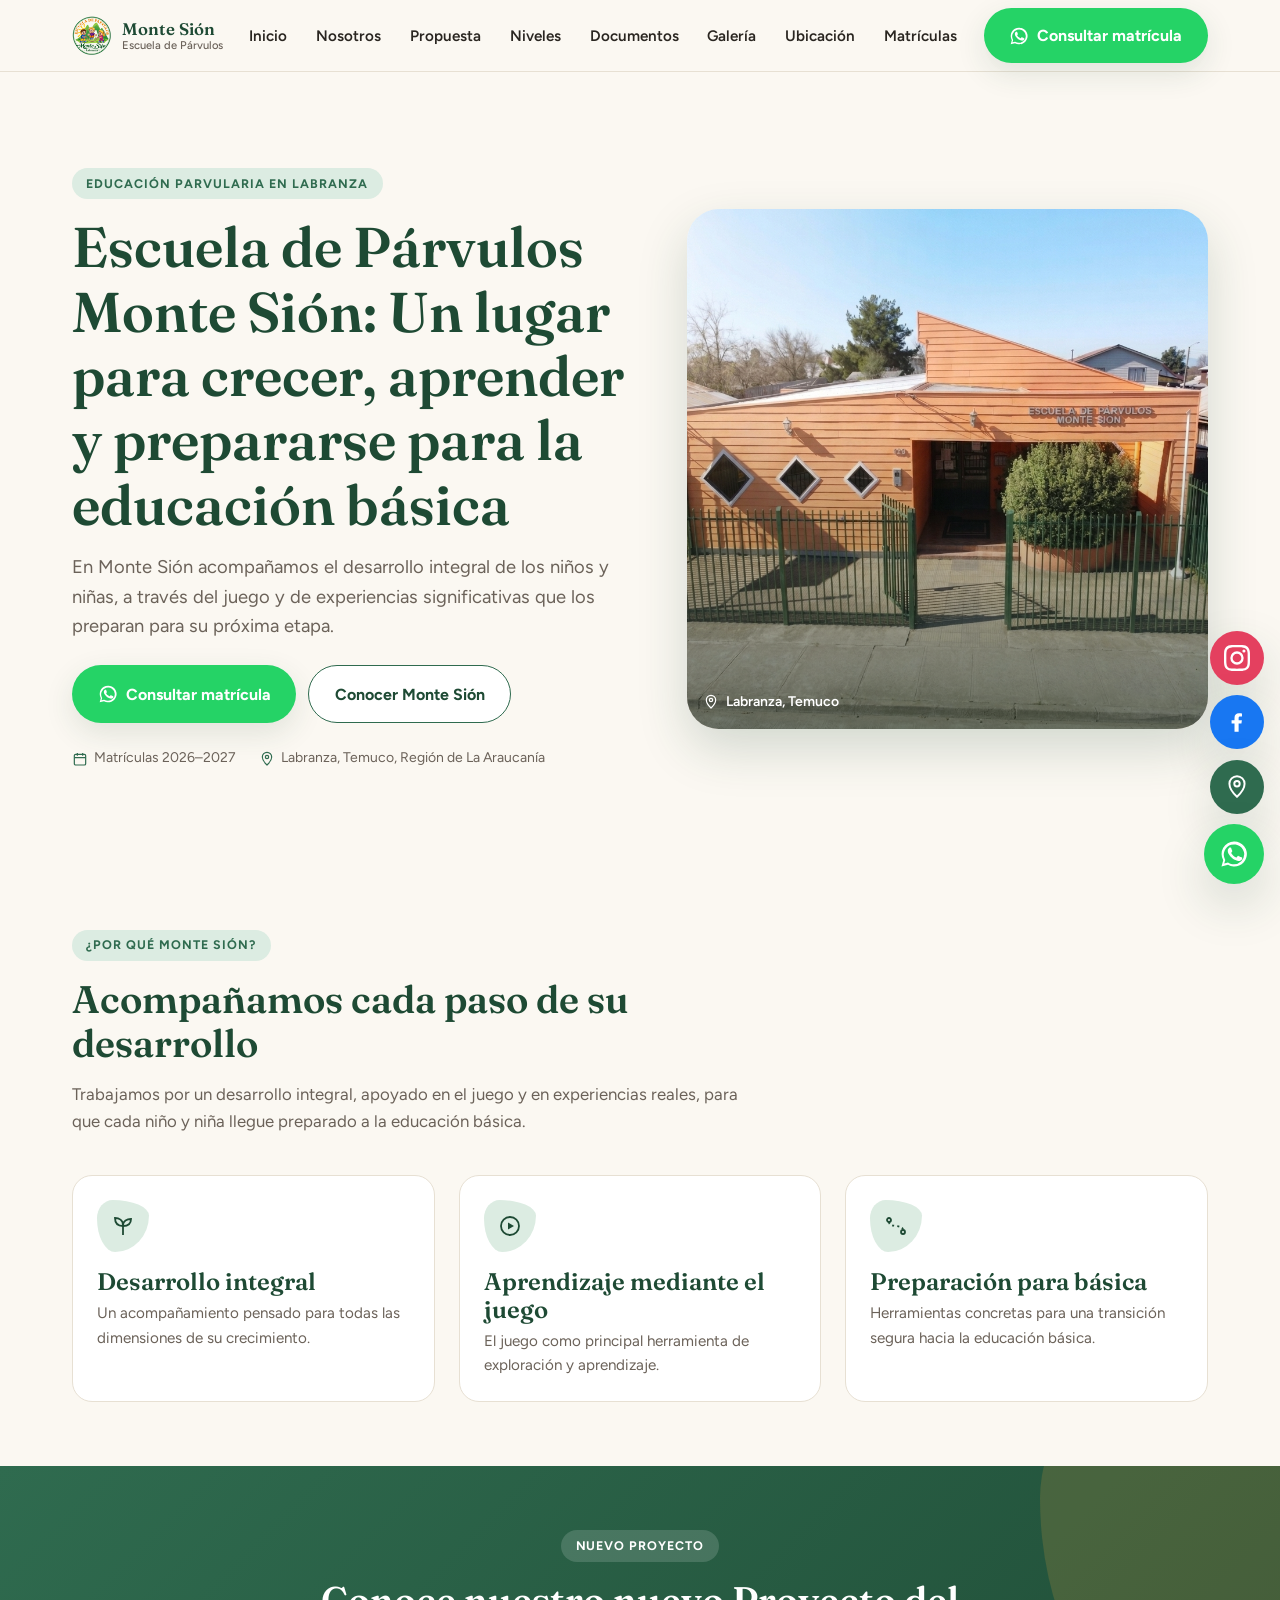
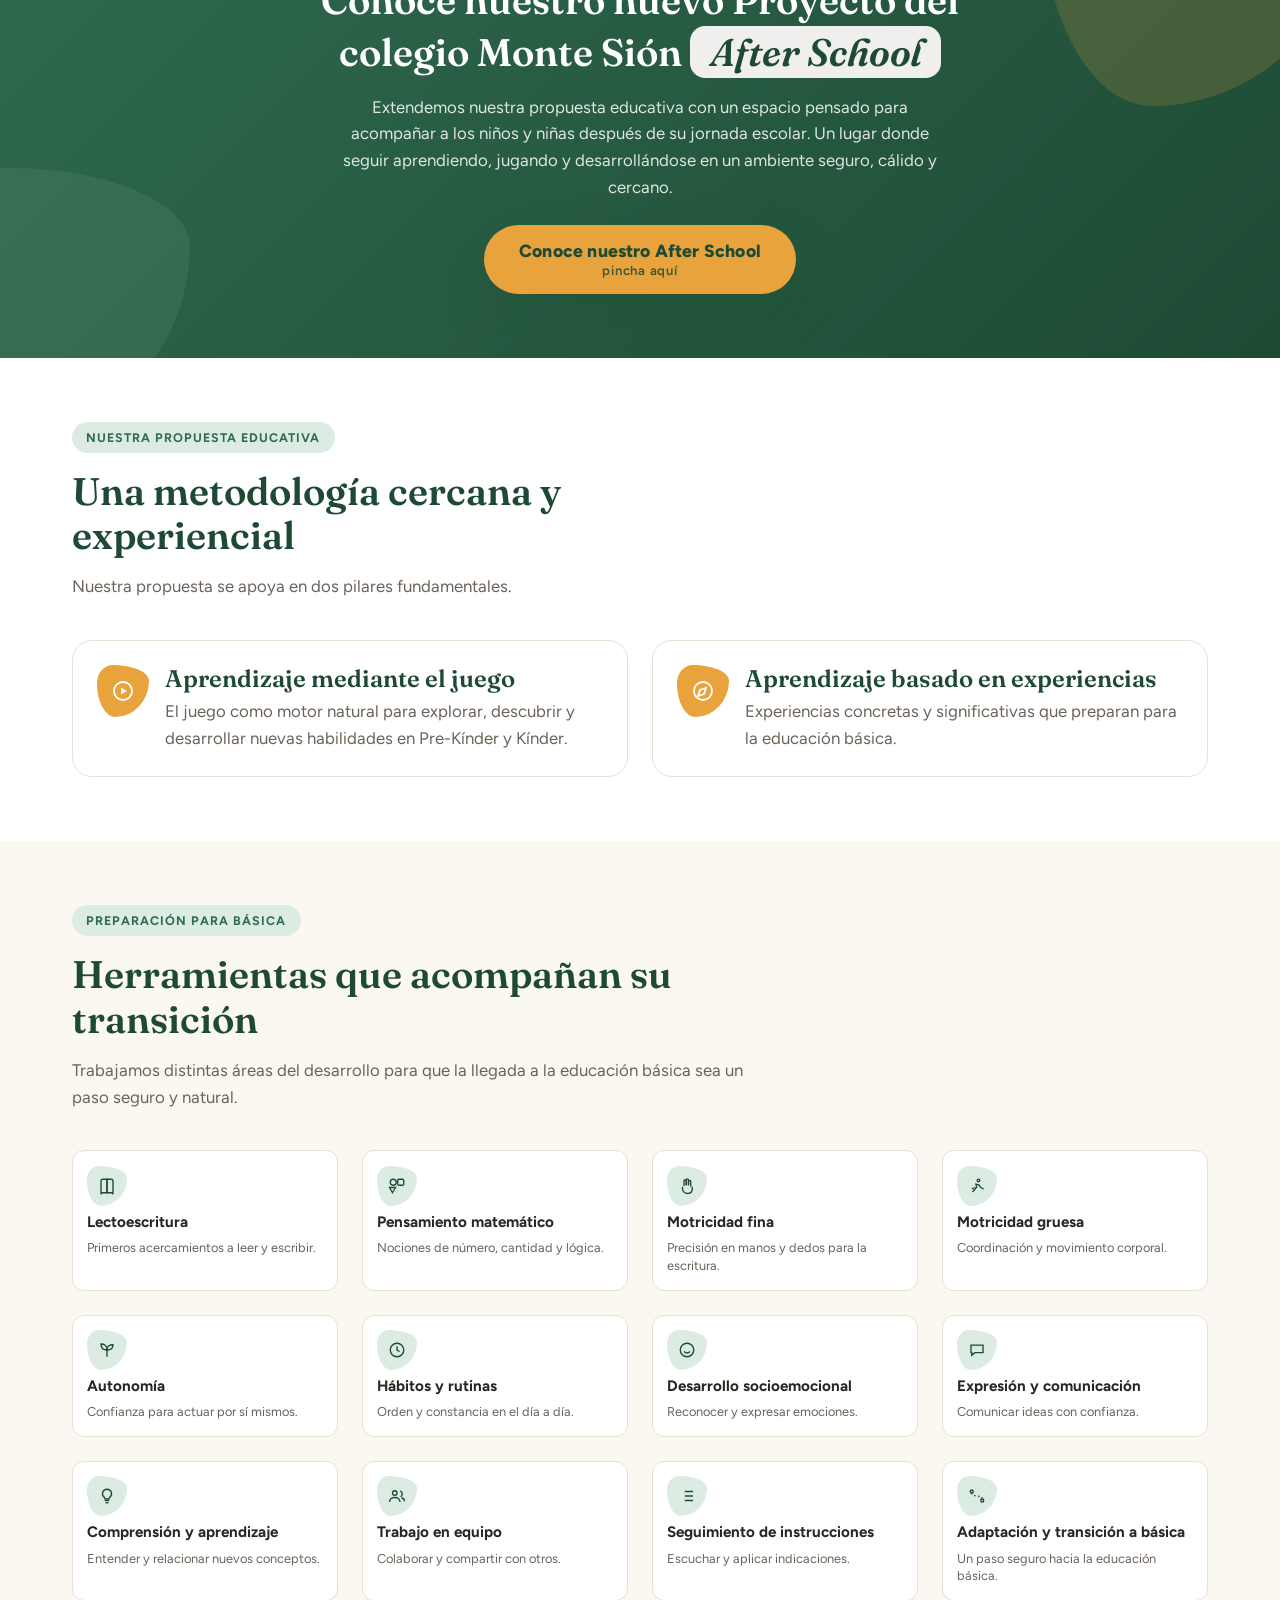
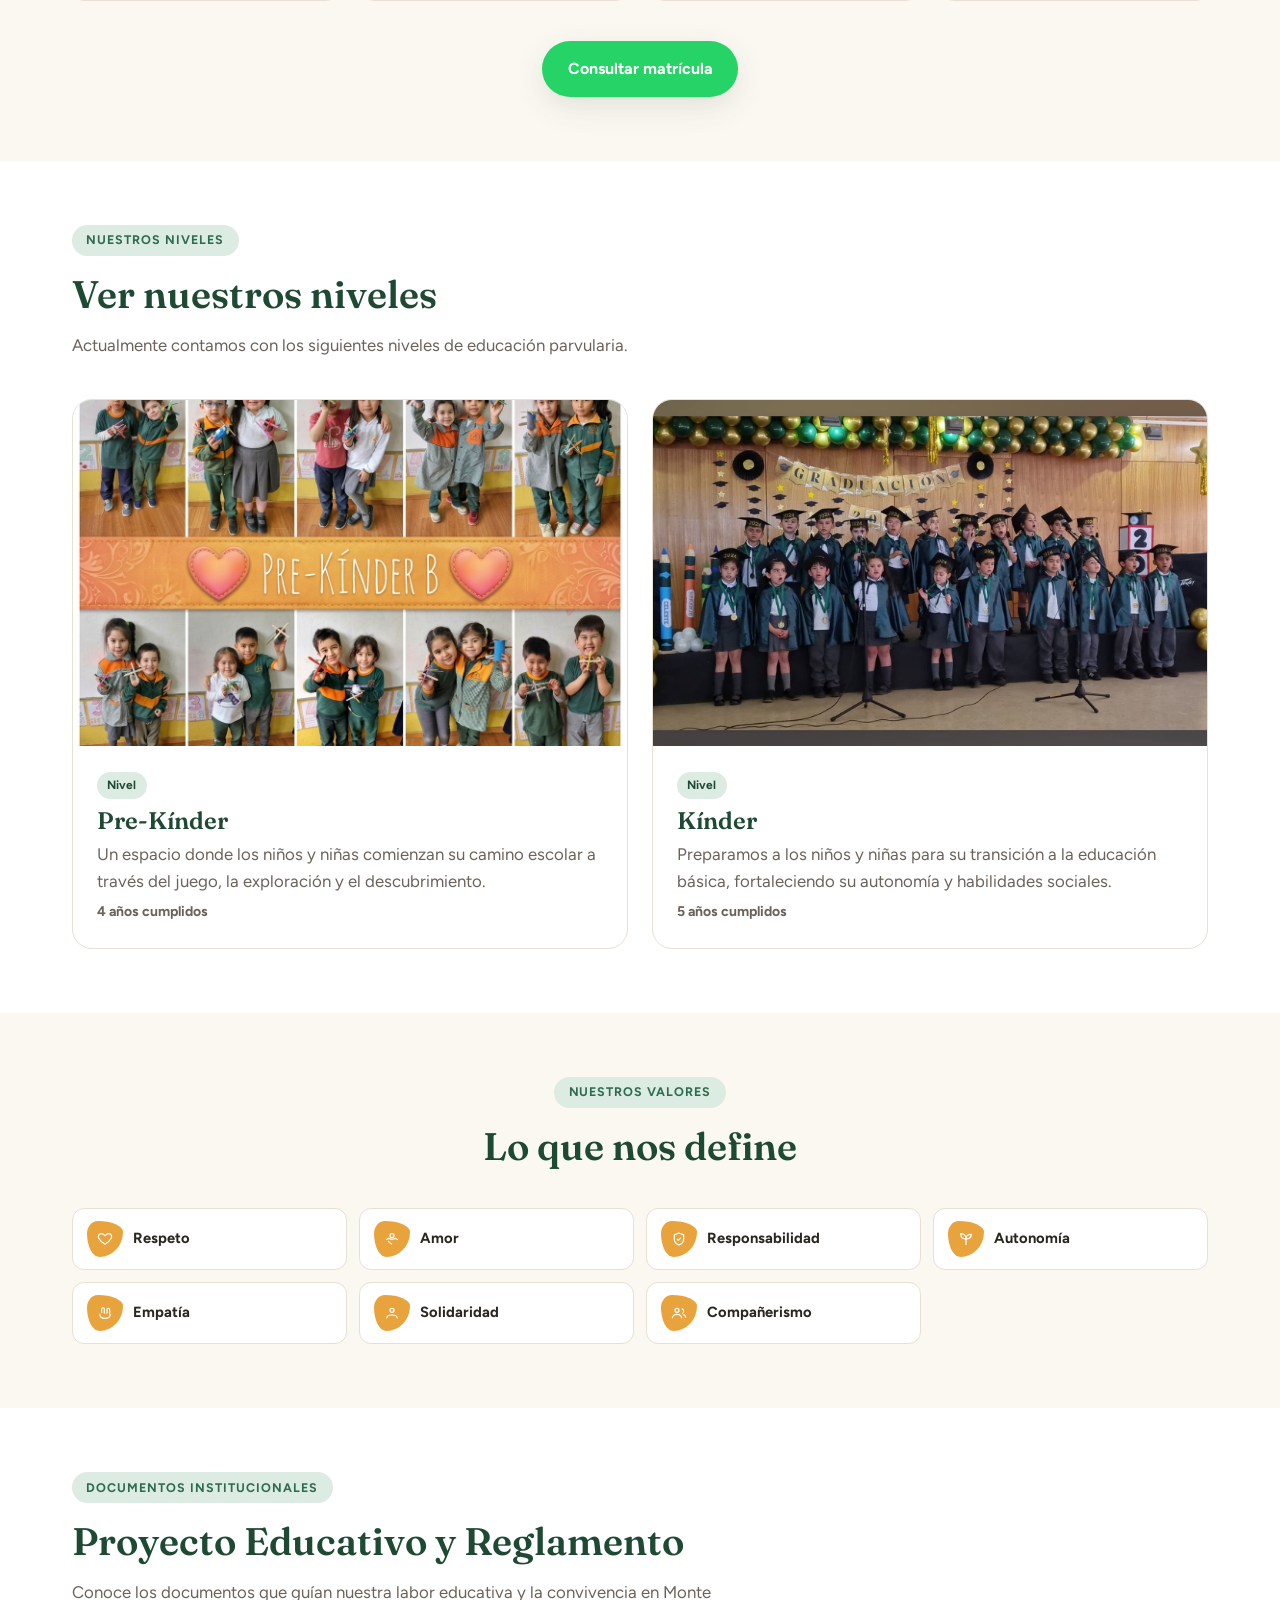
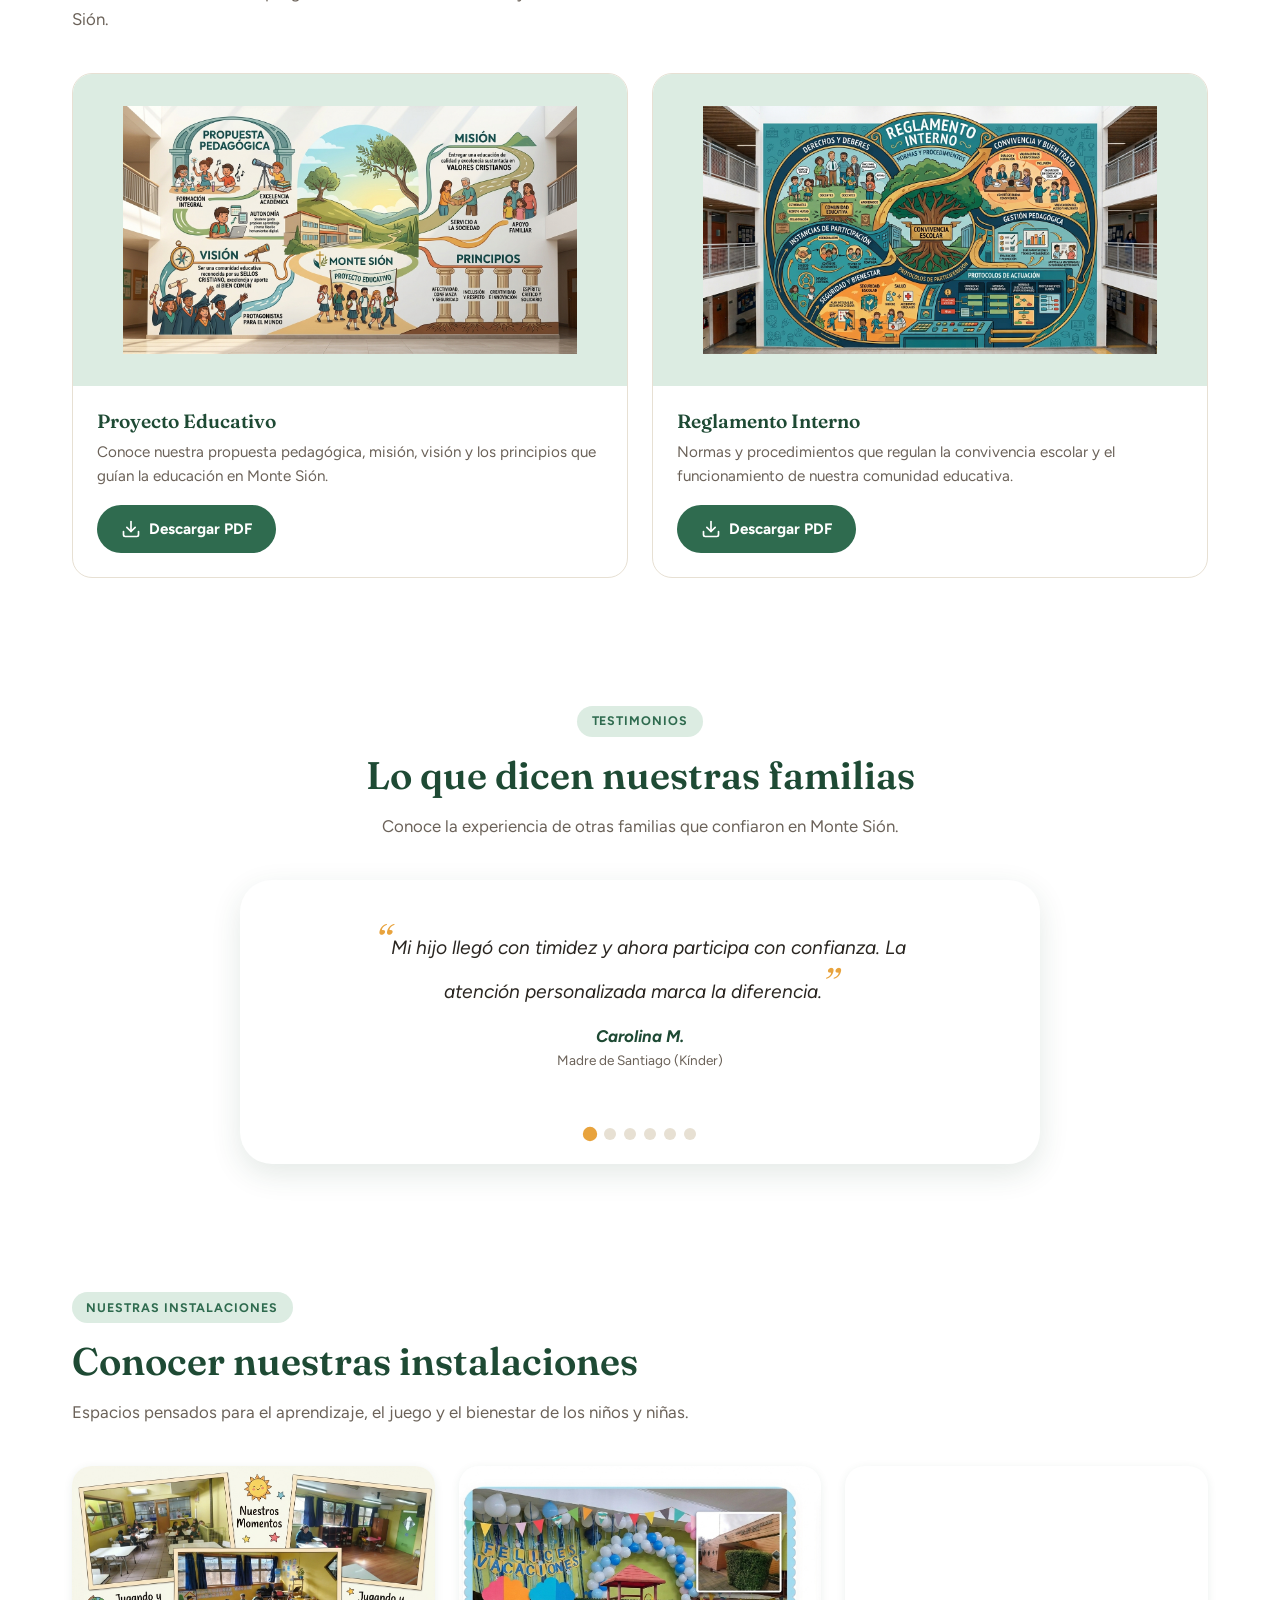
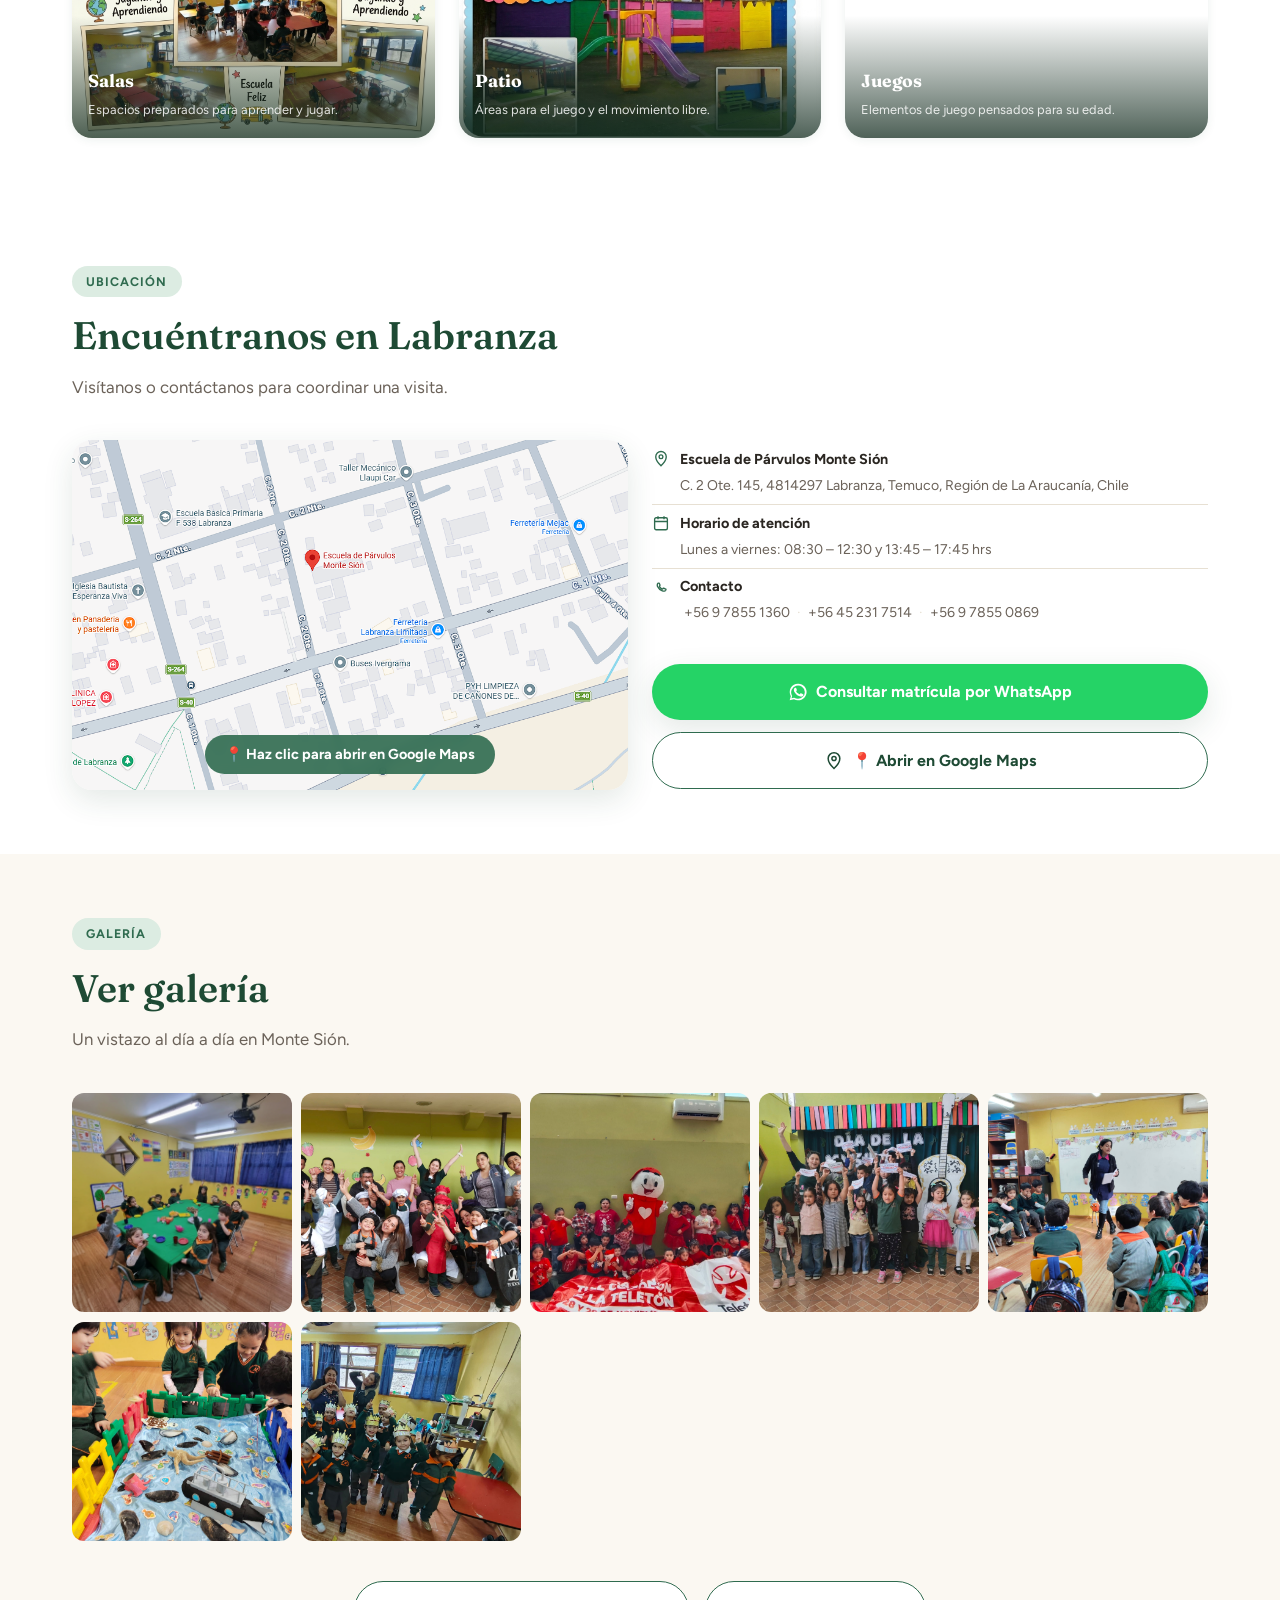
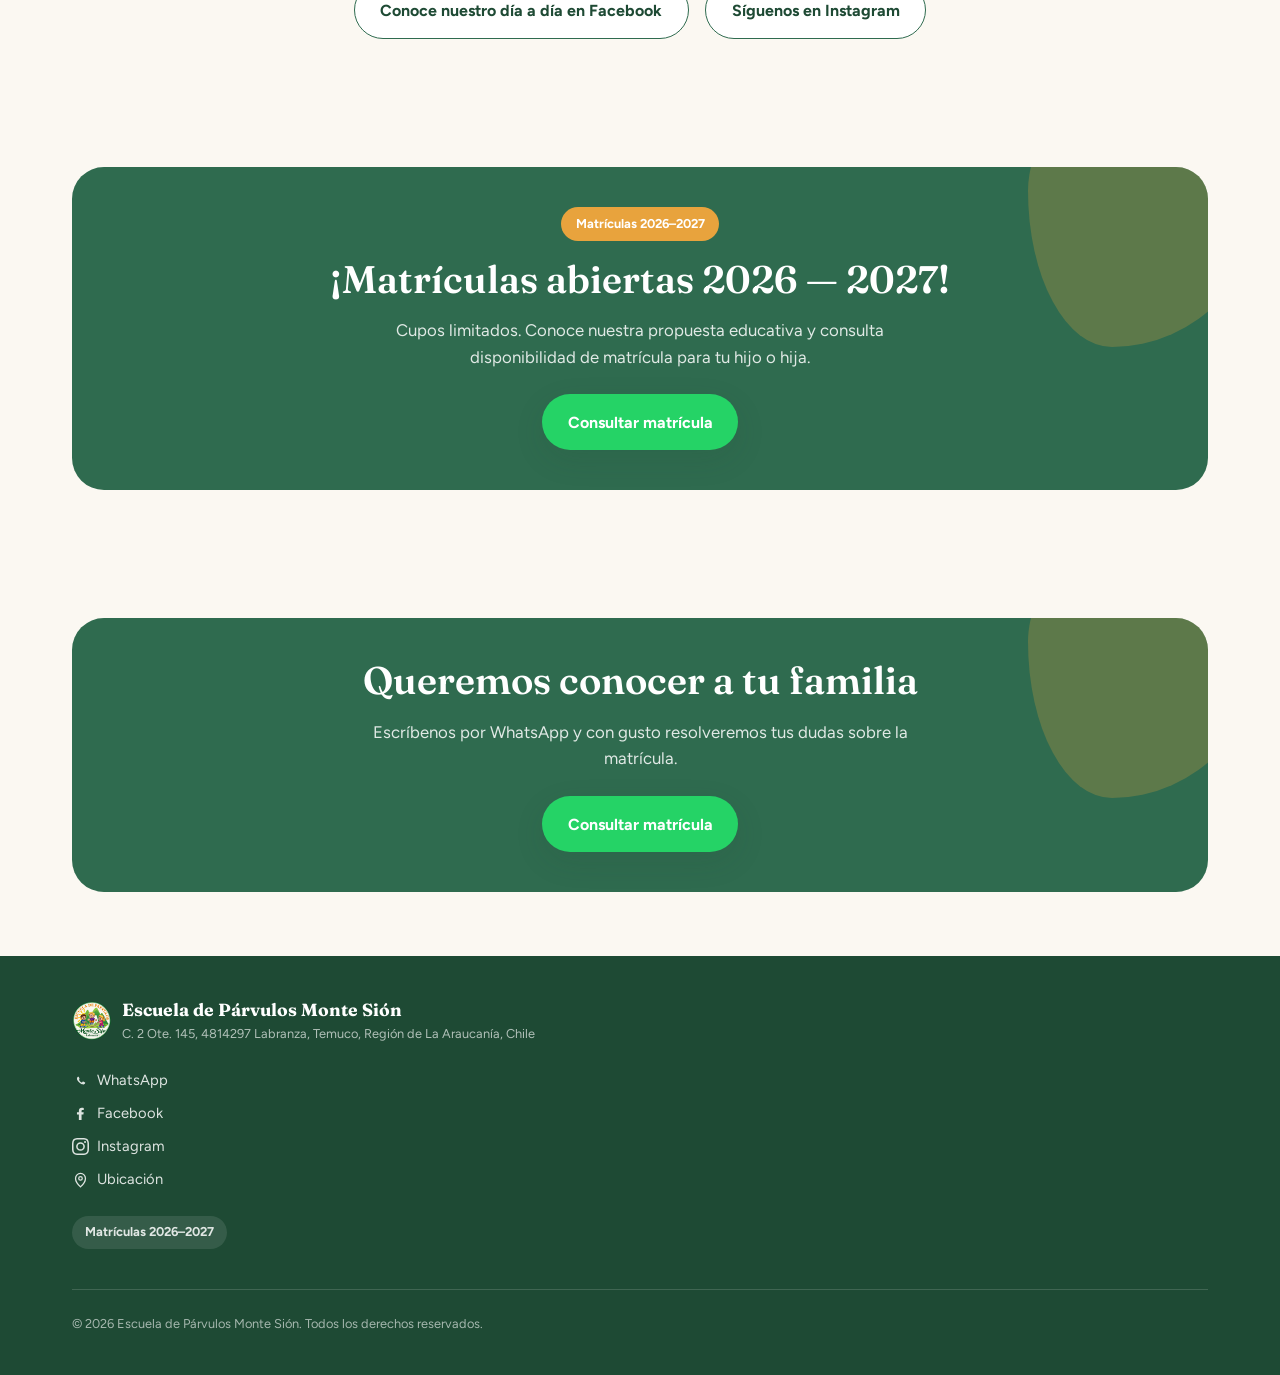
==== commit 18b2e272: "Add files via upload" ====
--- a/index.html
+++ b/index.html
@@ -4,37 +4,27 @@
   <meta charset="UTF-8">
   <meta name="viewport" content="width=device-width, initial-scale=1, viewport-fit=cover">
   
-  <!-- MEJORA SEO: Título más descriptivo y con palabras clave al inicio -->
   <title>Escuela Parvularia Monte Sión | Pre-Kínder y Kínder en Labranza, Temuco</title>
   
-  <!-- MEJORA SEO: Descripción más atractiva y con llamado a la acción -->
   <meta name="description" content="Escuela Parvularia Monte Sión en Labranza, Temuco. Educación de calidad para Pre-Kínder y Kínder con metodología basada en el juego. ¡Matrículas 2026–2027 abiertas! Solicita información.">
   
-  <!-- MEJORA SEO: Canonical completado -->
   <link rel="canonical" href="https://montesion.cl/">
 
-  <!-- Open Graph -->
   <meta property="og:type" content="website">
   <meta property="og:site_name" content="Escuela Parvularia Monte Sión">
   <meta property="og:locale" content="es_CL">
-  <!-- MEJORA SEO: Título OG más completo -->
   <meta property="og:title" content="Escuela Parvularia Monte Sión | Pre-Kínder y Kínder en Labranza, Temuco">
   <meta property="og:description" content="Educación parvularia de calidad en Labranza, Temuco. Acompañamos el desarrollo integral de niños y niñas con metodología basada en el juego. Matrículas 2026–2027.">
-  <!-- MEJORA SEO: URL absoluta para la imagen OG -->
   <meta property="og:image" content="https://montesion.cl/assets/img/hero.jpg">
-  <!-- MEJORA SEO: URL completa para mejor compatibilidad -->
   <meta property="og:url" content="https://montesion.cl/">
 
-  <!-- Twitter / X -->
   <meta name="twitter:card" content="summary_large_image">
   <meta name="twitter:title" content="Escuela Parvularia Monte Sión | Pre-Kínder y Kínder en Labranza">
   <meta name="twitter:description" content="Educación parvularia en Labranza, Temuco. Metodología basada en el juego. Matrículas 2026–2027.">
 
-  <!-- MEJORA SEO: Favicon en formato ICO para mejor compatibilidad -->
   <link rel="icon" href="assets/img/Favicon.png" type="image/png">
   <link rel="shortcut icon" href="assets/img/Favicon.png" type="image/png">
 
-  <!-- Fonts: Fraunces (display) + Figtree (body) -->
   <link rel="preconnect" href="https://fonts.googleapis.com">
   <link rel="preconnect" href="https://fonts.gstatic.com" crossorigin>
   <link href="https://fonts.googleapis.com/css2?family=Fraunces:opsz,wght@9..144,500;9..144,600;9..144,700&family=Figtree:wght@400;500;600;700;800&display=swap" rel="stylesheet">
@@ -82,7 +72,6 @@
     <section id="inicio" class="hero">
       <div class="container hero-grid">
         <div class="hero-media">
-          <!-- MEJORA SEO: Nombre de archivo más descriptivo y alt text mejorado -->
           <img src="assets/img/hero.jpg" alt="Niños y niñas jugando en el patio de la Escuela de Párvulos Monte Sión en Labranza, Temuco" width="1600" height="1100">
           <span class="hero-badge">
             <svg viewBox="0 0 24 24" fill="none" stroke="currentColor" stroke-width="1.8"><path d="M12 21s7-6.5 7-12a7 7 0 1 0-14 0c0 5.5 7 12 7 12Z"/><circle cx="12" cy="9" r="2.5"/></svg>
@@ -92,7 +81,6 @@
 
         <div class="hero-content">
           <span class="eyebrow">Educación parvularia en Labranza</span>
-          <!-- MEJORA SEO: H1 más descriptivo con palabras clave -->
           <h1>Escuela de Párvulos Monte Sión: Un lugar para crecer, aprender y prepararse para la educación básica</h1>
           <p class="lede">En Monte Sión acompañamos el desarrollo integral de los niños y niñas, a través del juego y de experiencias significativas que los preparan para su próxima etapa.</p>
 
@@ -150,6 +138,32 @@
     </section>
 
     <!-- ============================================================
+         NUEVA SECCIÓN: AFTER SCHOOL MONTE SIÓN
+    ============================================================ -->
+    <section id="after-school" class="section after-school-section">
+      <div class="container">
+        <div class="after-school-inner">
+          <span class="eyebrow">Nuevo proyecto</span>
+          <h2>Conoce nuestro nuevo Proyecto del colegio Monte Sión <span class="after-school-highlight">After School</span></h2>
+          <p class="after-school-lede">
+            Extendemos nuestra propuesta educativa con un espacio pensado para acompañar a los niños y niñas
+            después de su jornada escolar. Un lugar donde seguir aprendiendo, jugando y desarrollándose en un
+            ambiente seguro, cálido y cercano.
+          </p>
+
+          <a class="btn-after-school"
+             href="after/AfterSchool.html"
+             target="_blank"
+             rel="noopener"
+             aria-label="Conoce nuestro After School, pincha aquí">
+            <span class="btn-after-school__title">Conoce nuestro After School</span>
+            <span class="btn-after-school__subtitle">pincha aquí</span>
+          </a>
+        </div>
+      </div>
+    </section>
+
+    <!-- ============================================================
          NUESTRA PROPUESTA EDUCATIVA / METODOLOGÍA
     ============================================================ -->
     <section id="propuesta" class="section section-alt">
@@ -160,7 +174,6 @@
           <p>Nuestra propuesta se apoya en dos pilares fundamentales.</p>
         </div>
 
-        <!-- MEJORA SEO: Contenido renderizado directamente en HTML -->
         <div class="method-grid" data-methodology>
           <!-- Los datos se cargan desde JavaScript, pero el contenedor permanece -->
         </div>
@@ -178,7 +191,6 @@
           <p>Trabajamos distintas áreas del desarrollo para que la llegada a la educación básica sea un paso seguro y natural.</p>
         </div>
 
-        <!-- MEJORA SEO: Contenido renderizado directamente en HTML -->
         <div class="skills-grid" data-skills>
           <!-- Los datos se cargan desde JavaScript, pero el contenedor permanece -->
         </div>
@@ -200,7 +212,6 @@
           <p>Actualmente contamos con los siguientes niveles de educación parvularia.</p>
         </div>
 
-        <!-- MEJORA SEO: Contenido renderizado directamente en HTML -->
         <div class="levels-grid" data-levels>
           <!-- Los datos se cargan desde JavaScript, pero el contenedor permanece -->
         </div>
@@ -217,7 +228,6 @@
           <h2>Lo que nos define</h2>
         </div>
 
-        <!-- MEJORA SEO: Contenido renderizado directamente en HTML -->
         <ul class="values-list" data-values>
           <!-- Los datos se cargan desde JavaScript, pero el contenedor permanece -->
         </ul>
@@ -235,7 +245,6 @@
           <p>Conoce los documentos que guían nuestra labor educativa y la convivencia en Monte Sión.</p>
         </div>
 
-        <!-- Renderizado por JavaScript -->
         <div class="documents-grid" data-documents>
           <!-- Los datos se cargan desde JavaScript -->
         </div>
@@ -253,7 +262,6 @@
           <p>Conoce la experiencia de otras familias que confiaron en Monte Sión.</p>
         </div>
 
-        <!-- MEJORA SEO: Contenido renderizado directamente en HTML -->
         <div class="testimonials-carousel" data-testimonials>
           <!-- Los datos se cargan desde JavaScript, pero el contenedor permanece -->
         </div>
@@ -271,7 +279,6 @@
           <p>Espacios pensados para el aprendizaje, el juego y el bienestar de los niños y niñas.</p>
         </div>
 
-        <!-- MEJORA SEO: Contenido renderizado directamente en HTML -->
         <div class="facilities-grid" data-facilities>
           <!-- Los datos se cargan desde JavaScript, pero el contenedor permanece -->
         </div>
@@ -291,7 +298,6 @@
 
         <div class="location-grid">
           <a href="https://maps.app.goo.gl/d6yqgi2vbpbjYvNU9" target="_blank" rel="noopener" class="map-container" style="display:block; position:relative; border-radius: var(--radius-md); overflow: hidden; box-shadow: var(--shadow-md);">
-            <!-- MEJORA SEO: Alt text más descriptivo y loading lazy -->
             <img 
               src="assets/img/ubi.png"
               alt="Mapa de ubicación de la Escuela de Párvulos Monte Sión en Calle 2 Ote. 145, Labranza, Temuco"
@@ -351,7 +357,6 @@
           <p>Un vistazo al día a día en Monte Sión.</p>
         </div>
 
-        <!-- MEJORA SEO: Contenido renderizado directamente en HTML -->
         <div class="gallery-grid" data-gallery>
           <!-- Los datos se cargan desde JavaScript, pero el contenedor permanece -->
         </div>
--- a/assets/css/style.css
+++ b/assets/css/style.css
@@ -6,18 +6,18 @@
    10. Educational proposal  11. Levels  12. Values
    13. Facilities 14. Gallery 15. Lightbox 16. Location
    17. Enrollment CTA 18. Floating buttons 19. Footer
-   20. Responsive 21. Accessibility
+   20. Responsive 21. Accessibility 22. After School
    ============================================================ */
 
 /* ============================================================
    1. VARIABLES
    ============================================================ */
 :root {
-  /* Color: forest green + marigold + sage, warm paper background. */
   --color-primary: #2f6b4f;
   --color-primary-dark: #1e4a34;
   --color-primary-light: #dcece2;
   --color-secondary: #e8a33d;
+  --color-secondary2: #f1efed;
   --color-secondary-dark: #c8842a;
   --color-accent: #7fa88a;
   --color-background: #fbf8f2;
@@ -28,8 +28,8 @@
   --color-whatsapp: #25d366;
   --color-whatsapp-dark: #1da851;
   --color-facebook: #1877f2;
-
-  /* Type */
+  --color-instagram: #E4405F;
+
   --font-display: "Fraunces", Georgia, "Times New Roman", serif;
   --font-body: "Figtree", -apple-system, BlinkMacSystemFont, "Segoe UI", sans-serif;
 
@@ -39,7 +39,6 @@
   --fs-body: clamp(1rem, 0.4vw + 0.9rem, 1.05rem);
   --fs-small: 0.875rem;
 
-  /* Layout */
   --max-width: 1200px;
   --radius-sm: 12px;
   --radius-md: 20px;
@@ -771,20 +770,17 @@
    20. RESPONSIVE & ADJUSTMENTS
    ============================================================ */
 
-/* Prevenir desbordamientos horizontales */
 html, body {
   width: 100%;
   max-width: 100vw;
   overflow-x: hidden;
 }
 
-/* BARRA FLOTANTE MÓVIL (STICKY CTA) */
 .floating-actions-mobile {
-  display: none; /* Oculto por defecto en desktop */
+  display: none;
 }
 
 @media (max-width: 767px) {
-  /* 1. OCULTAR ICONOS Y BOTONES FLOTANTES INDIVIDUALES EN MÓVIL */
   .floating-actions,
   .floating-buttons,
   .floating-whatsapp,
@@ -800,9 +796,6 @@
     pointer-events: none !important;
   }
 
-  /* 2. GRILLAS ADAPTADAS EN MÓVIL */
-
-  /* Grilla general de tarjetas (Valores, Métodos, Habilidades, etc.): 3 columnas */
   .grid-cards,
   .values-grid,
   .skills-grid,
@@ -813,14 +806,12 @@
     gap: 0.5rem !important;
   }
 
-  /* SECCIÓN NUESTROS NIVELES: Exactamente 2 tarjetas por fila */
   .levels-grid {
     display: grid !important;
     grid-template-columns: repeat(2, 1fr) !important;
     gap: 0.75rem !important;
   }
 
-  /* Compactación para celdas de la grilla en móvil */
   .card, 
   .value-card, 
   .level-card, 
@@ -856,7 +847,6 @@
     margin-inline: auto;
   }
 
-  /* 3. BARRA STICKY INFERIOR FIJA */
   .floating-actions-mobile {
     position: fixed;
     bottom: 0;
@@ -910,7 +900,7 @@
   }
 
   body {
-    padding-bottom: 75px !important; /* Espacio para no solapar el footer con la barra flotante */
+    padding-bottom: 75px !important;
   }
 }
 
@@ -1014,7 +1004,6 @@
   border: 0;
 }
 
-/* Scroll reveal */
 [data-reveal] {
   opacity: 0;
   transform: translateY(18px);
@@ -1025,91 +1014,49 @@
   [data-reveal] { opacity: 1; transform: none; transition: none; }
   .testimonials-track { transition: none; }
 }
+
 /* ============================================================
    ELIMINAR MENÚ EN MÓVIL - LANDING PURA
    ============================================================ */
-
-/* Ocultar el botón de menú en todos los dispositivos */
-.menu-toggle {
-  display: none !important;
-}
-
-/* Ocultar navegación móvil */
-.mobile-nav {
-  display: none !important;
-}
-
-/* En móviles, ocultar navegación desktop y mostrar solo CTA */
+.menu-toggle { display: none !important; }
+.mobile-nav { display: none !important; }
+
 @media (max-width: 959px) {
-  .main-nav {
-    display: none !important;
-  }
-  
-  .header-inner {
-    display: flex;
-    align-items: center;
-    justify-content: space-between;
-  }
-  
-  .brand {
-    flex: 1;
-  }
-  
-  .header-cta {
-    display: inline-flex !important;
-    padding: 0.6rem 1.2rem;
-    font-size: 0.85rem;
-  }
-}
-
-/* En desktop, mostrar navegación normal */
+  .main-nav { display: none !important; }
+  .header-inner { display: flex; align-items: center; justify-content: space-between; }
+  .brand { flex: 1; }
+  .header-cta { display: inline-flex !important; padding: 0.6rem 1.2rem; font-size: 0.85rem; }
+}
+
 @media (min-width: 960px) {
-  .main-nav {
-    display: block !important;
-  }
-  
-  .header-cta {
-    display: inline-flex !important;
-  }
+  .main-nav { display: block !important; }
+  .header-cta { display: inline-flex !important; }
 }
 
 /* ============================================================
    INSTAGRAM - COLOR Y ESTILOS
    ============================================================ */
-
-:root {
-  --color-instagram: #E4405F;
-}
-
-/* Botón Instagram en footer y galería */
 .btn-instagram {
   background: var(--color-instagram);
   color: #fff;
   border-color: var(--color-instagram);
 }
-
 .btn-instagram:hover {
   background: #c13542;
   border-color: #c13542;
   color: #fff;
 }
-
-/* Botón flotante Instagram */
 .fab-instagram {
   background: var(--color-instagram);
   color: #fff;
 }
-
 .fab-instagram:hover {
   background: #c13542;
 }
-
-/* Barra sticky móvil - Instagram */
 @media (max-width: 767px) {
   .floating-actions-mobile .btn-instagram {
     background-color: var(--color-instagram);
   }
-  
   .floating-actions-mobile .btn-instagram:hover {
     background-color: #c13542;
   }
@@ -1222,4 +1169,139 @@
   .document-card {
     flex-direction: column;
   }
+}
+
+/* ============================================================
+   22. AFTER SCHOOL — Nueva sección
+   ============================================================ */
+.after-school-section {
+  background: linear-gradient(135deg, var(--color-primary) 0%, var(--color-primary-dark) 100%);
+  color: #fff;
+  position: relative;
+  overflow: hidden;
+}
+
+.after-school-section::before {
+  content: "";
+  position: absolute;
+  width: 320px;
+  height: 320px;
+  background: var(--color-secondary);
+  opacity: 0.18;
+  border-radius: var(--blob-shape);
+  top: -80px;
+  right: -80px;
+  pointer-events: none;
+}
+
+.after-school-section::after {
+  content: "";
+  position: absolute;
+  width: 260px;
+  height: 260px;
+  background: var(--color-accent);
+  opacity: 0.15;
+  border-radius: var(--blob-shape);
+  bottom: -70px;
+  left: -70px;
+  pointer-events: none;
+}
+
+.after-school-inner {
+  position: relative;
+  z-index: 2;
+  max-width: 48rem;
+  margin-inline: auto;
+  text-align: center;
+}
+
+.after-school-section .eyebrow {
+  background: rgba(255, 255, 255, 0.15);
+  color: #fff;
+}
+
+.after-school-section h2 {
+  color: #fff;
+  margin-bottom: var(--space-2);
+}
+
+.after-school-highlight {
+  display: inline-block;
+  background: var(--color-secondary2);
+  color: var(--color-primary-dark);
+  padding: 0.1em 0.5em;
+  border-radius: 0.4em;
+  margin-top: 0.25rem;
+  font-style: italic;
+}
+
+.after-school-lede {
+  color: rgba(255, 255, 255, 0.85);
+  font-size: 1.05rem;
+  max-width: 38rem;
+  margin: 0 auto var(--space-3);
+}
+
+/* Botón de dos líneas */
+.btn-after-school {
+  display: inline-flex;
+  flex-direction: column;
+  align-items: center;
+  justify-content: center;
+  gap: 0.1rem;
+  padding: 1rem 2.2rem;
+  background: var(--color-secondary);
+  color: var(--color-primary-dark);
+  border-radius: 999px;
+  font-weight: 800;
+  text-align: center;
+  line-height: 1.15;
+  box-shadow: var(--shadow-lg);
+  transition: transform var(--transition-fast), background var(--transition-fast), box-shadow var(--transition-fast);
+  white-space: nowrap;
+  border: none;
+  cursor: pointer;
+}
+
+.btn-after-school__title {
+  font-size: 1.1rem;
+  letter-spacing: 0.01em;
+}
+
+.btn-after-school__subtitle {
+  font-size: 0.82rem;
+  font-weight: 600;
+  opacity: 0.85;
+  text-transform: lowercase;
+  letter-spacing: 0.06em;
+}
+
+.btn-after-school:hover {
+  background: var(--color-secondary-dark);
+  color: #fff;
+  transform: translateY(-3px) scale(1.03);
+  box-shadow: 0 22px 55px rgba(0, 0, 0, 0.28);
+}
+
+.btn-after-school:active {
+  transform: scale(0.97);
+}
+
+.btn-after-school:focus-visible {
+  outline: 3px solid #fff;
+  outline-offset: 4px;
+}
+
+@media (max-width: 767px) {
+  .btn-after-school {
+    width: 100%;
+    max-width: 320px;
+    padding: 0.9rem 1.5rem;
+  }
+  .btn-after-school__title {
+    font-size: 1rem;
+  }
+  .btn-after-school__subtitle {
+    font-size: 0.78rem;
+  }
 }
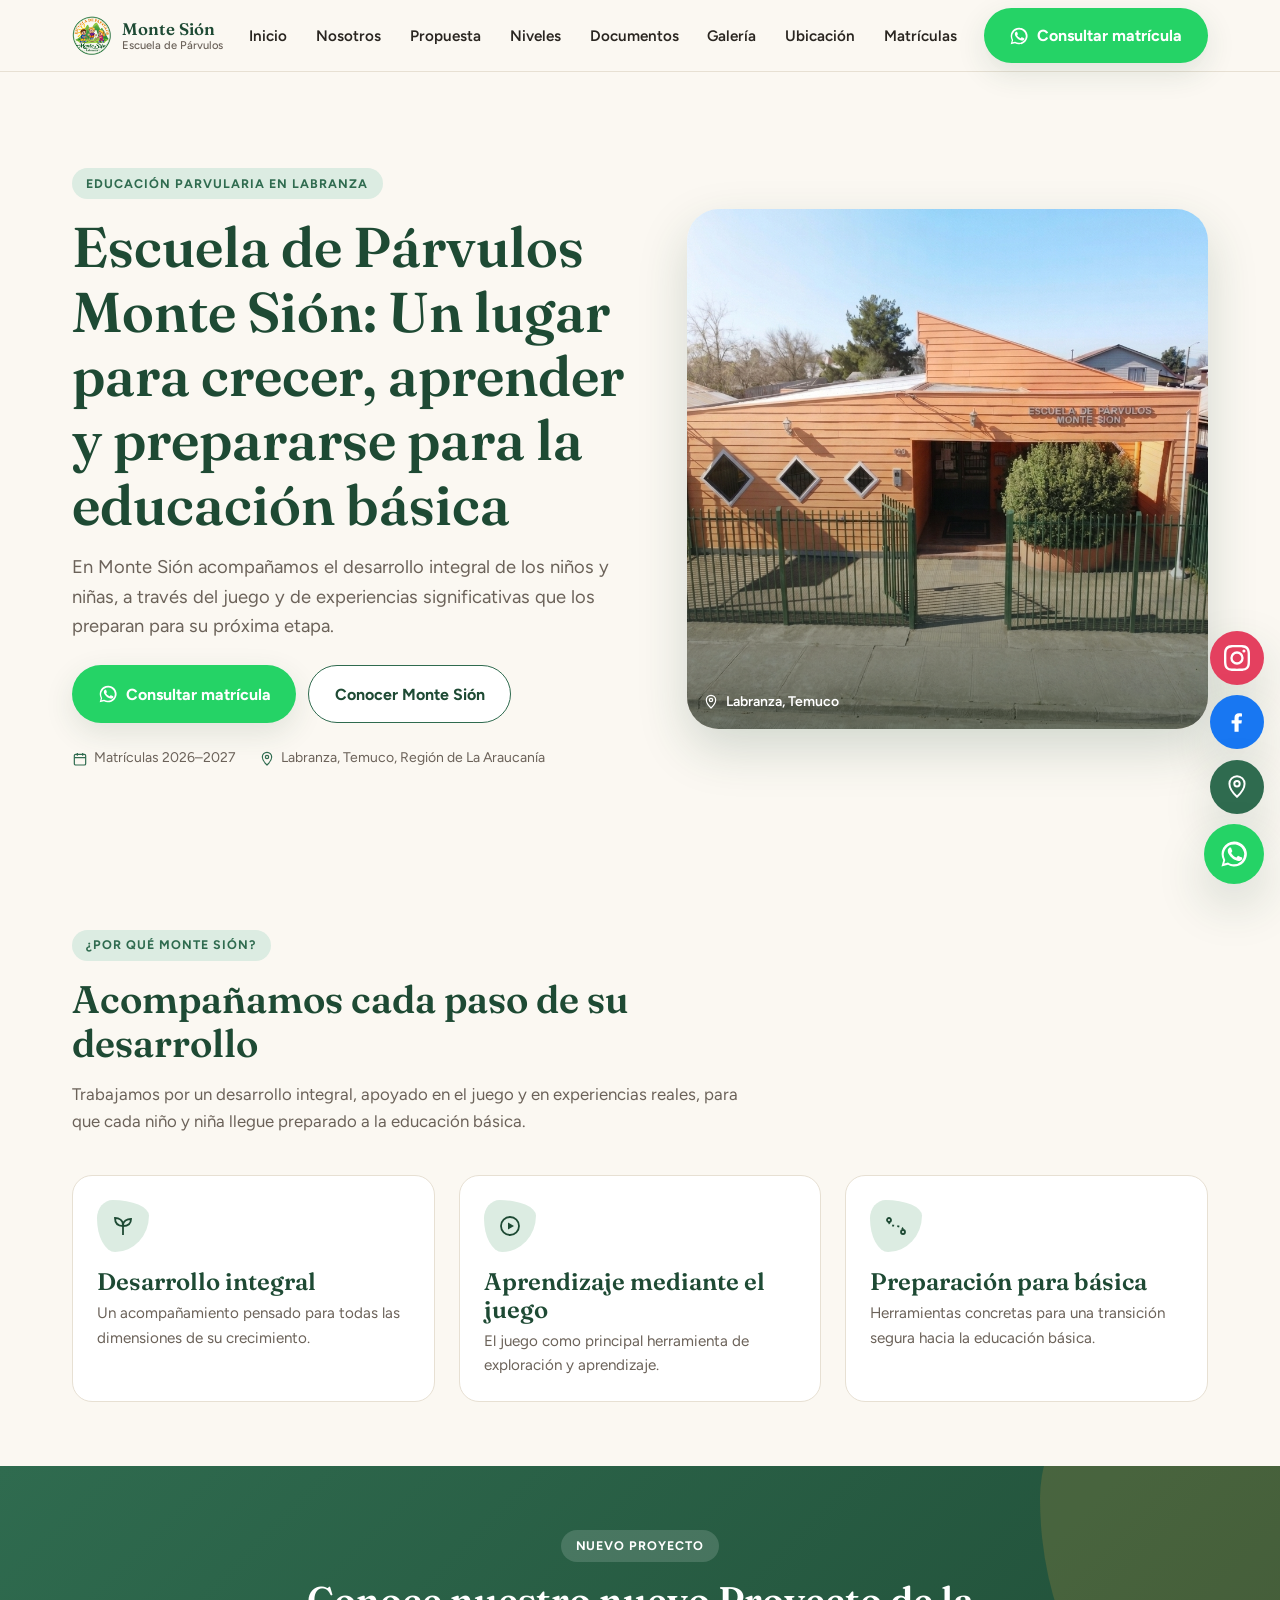
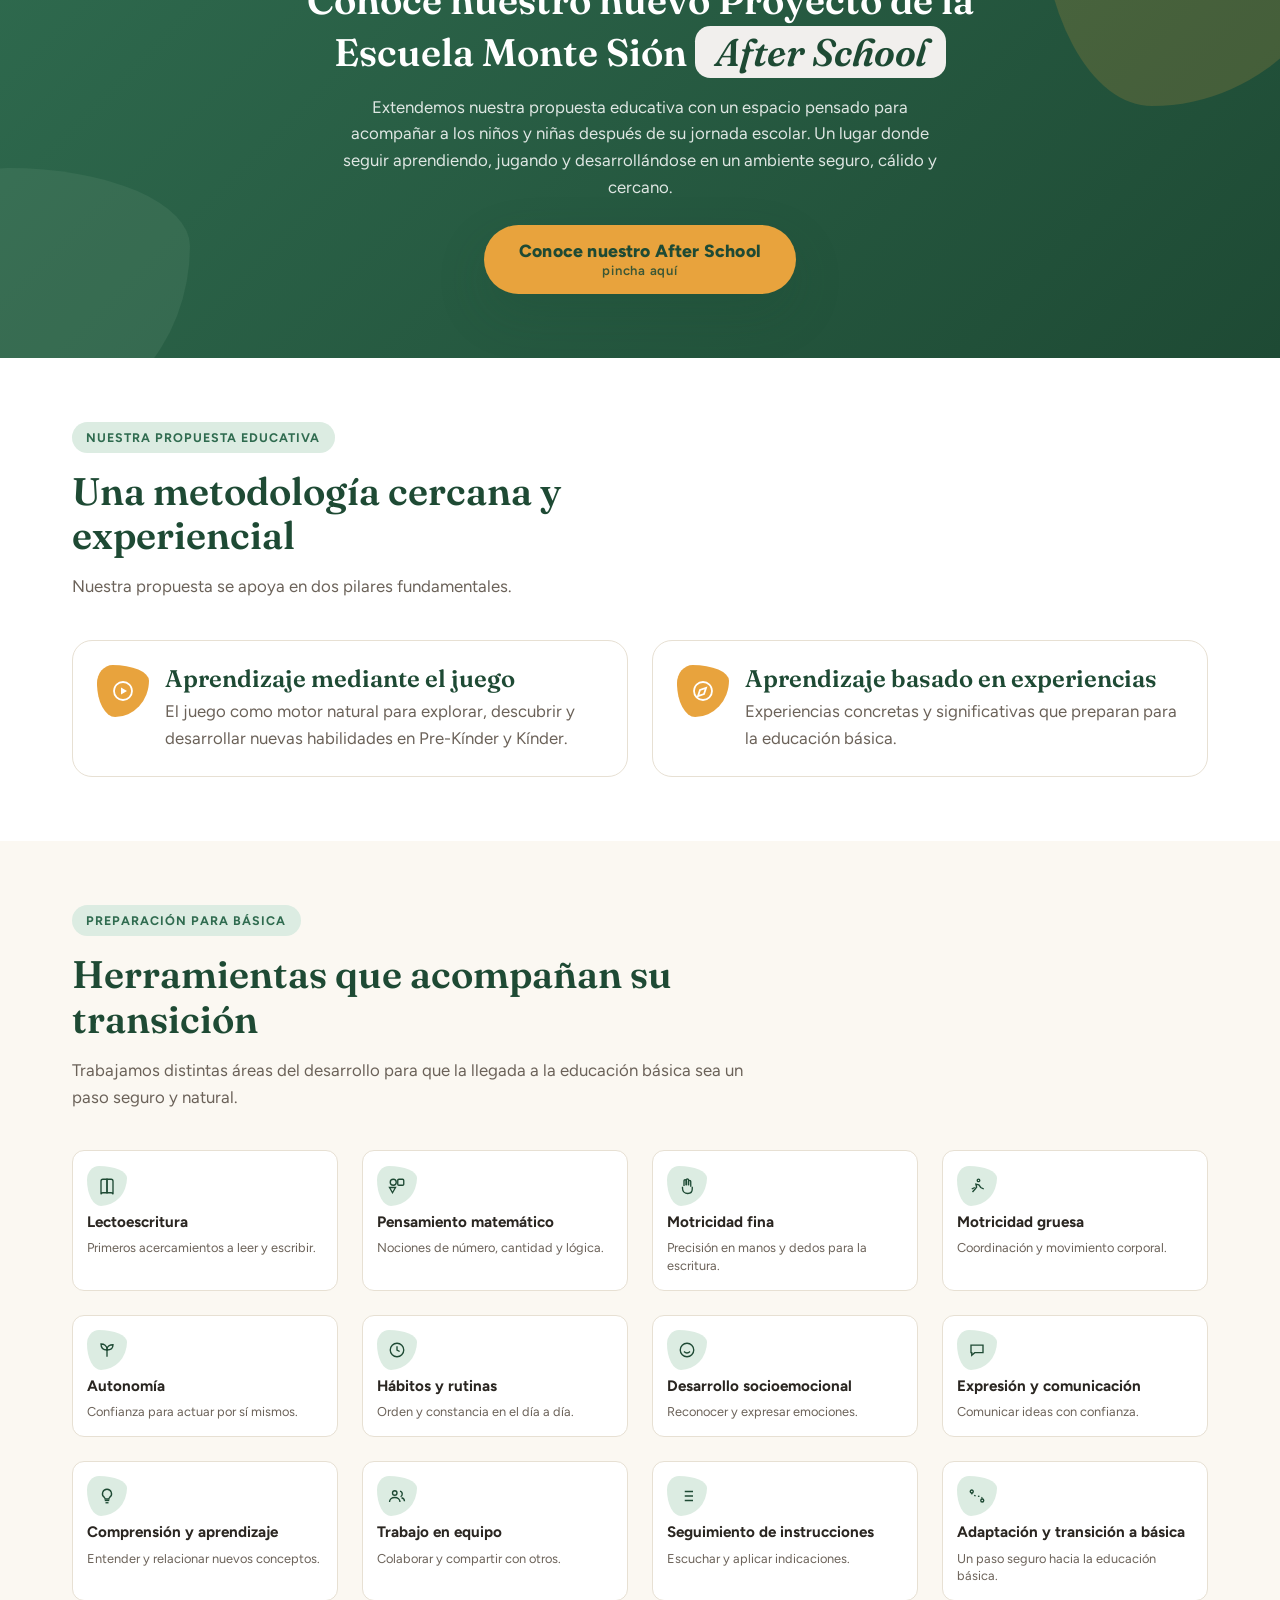
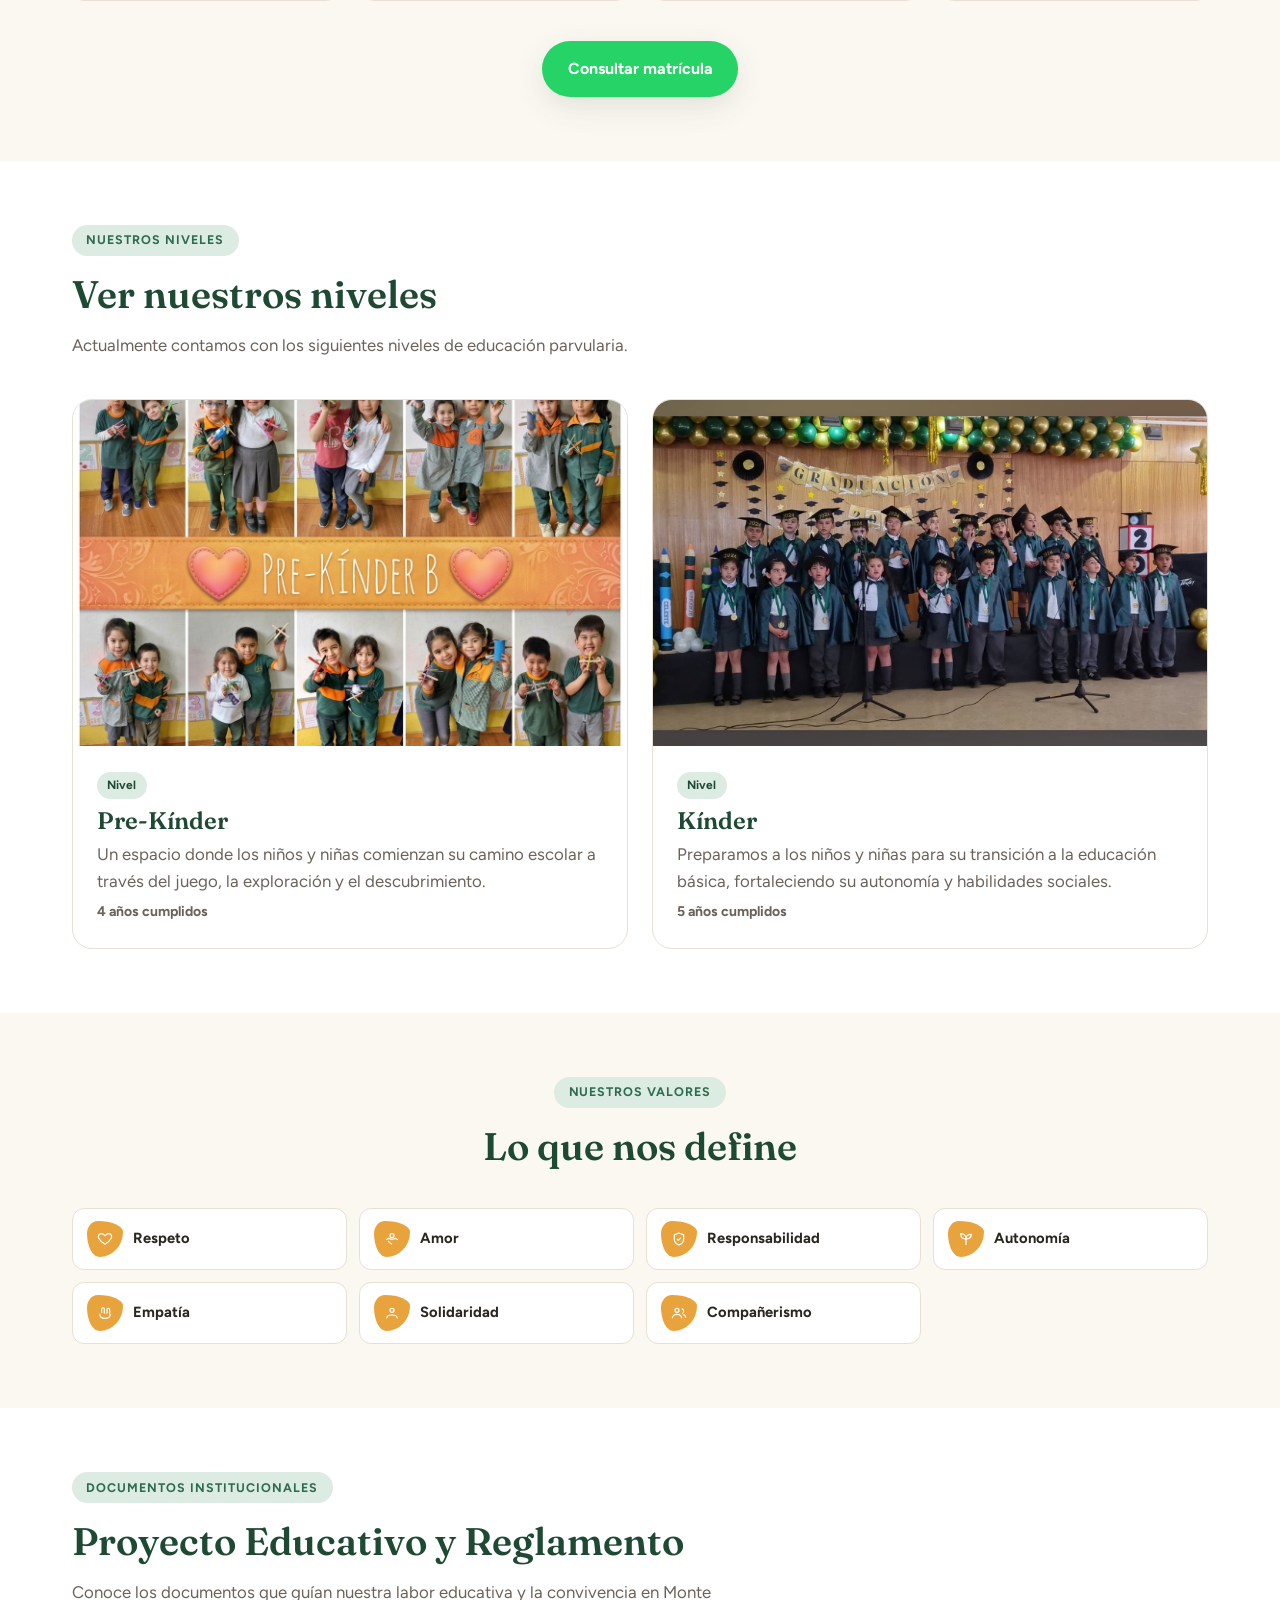
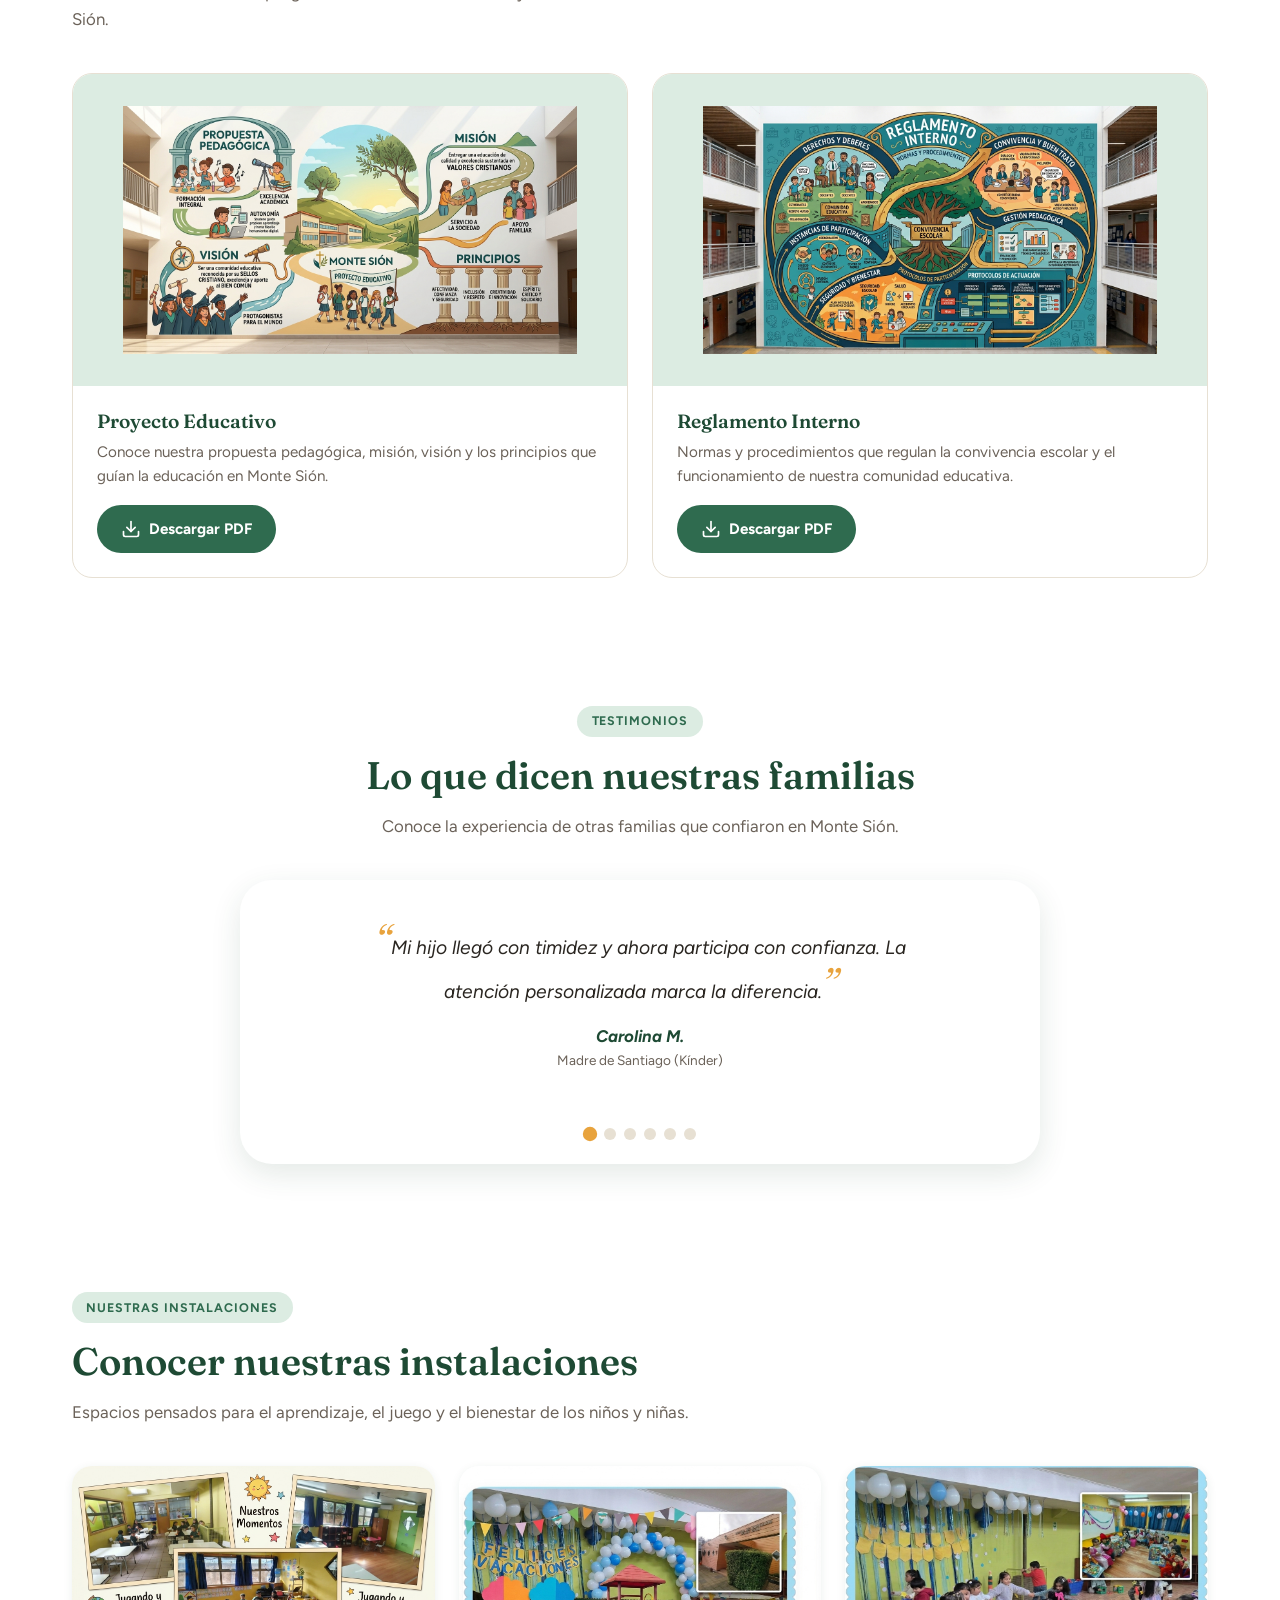
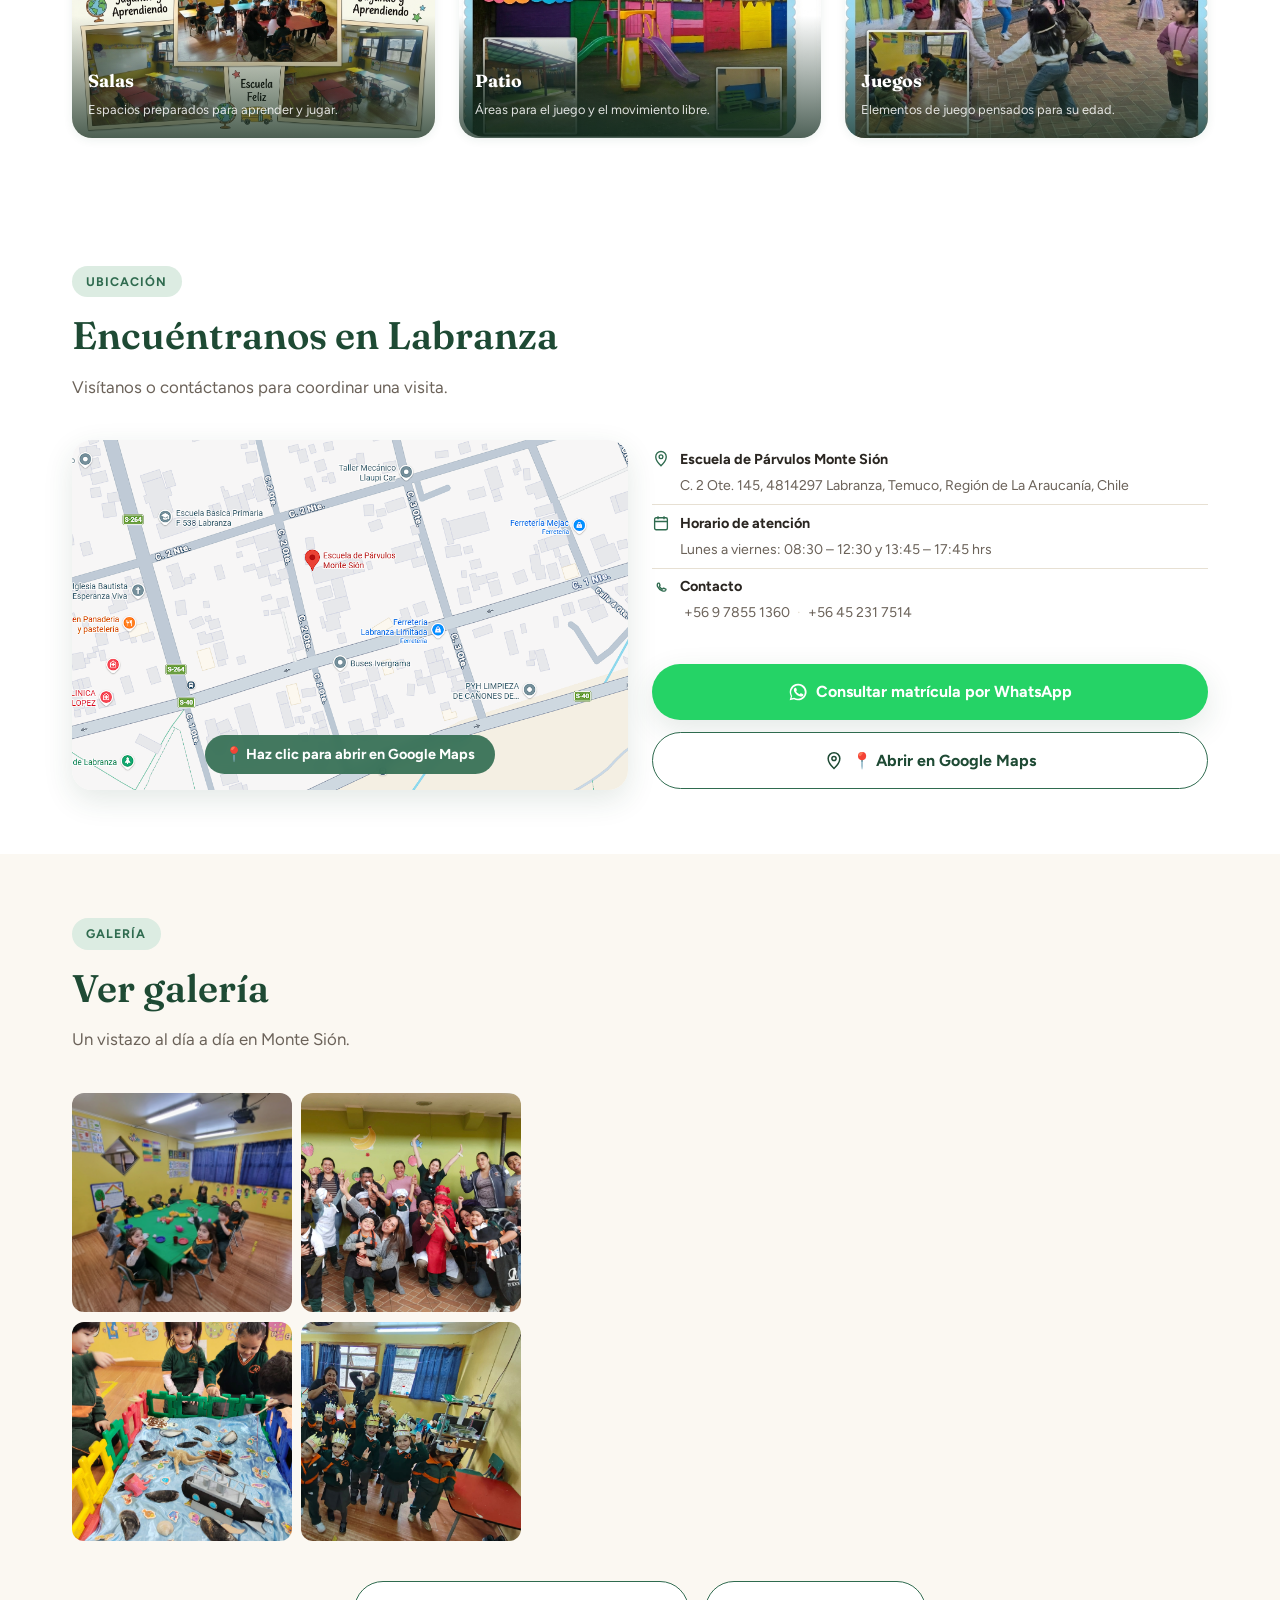
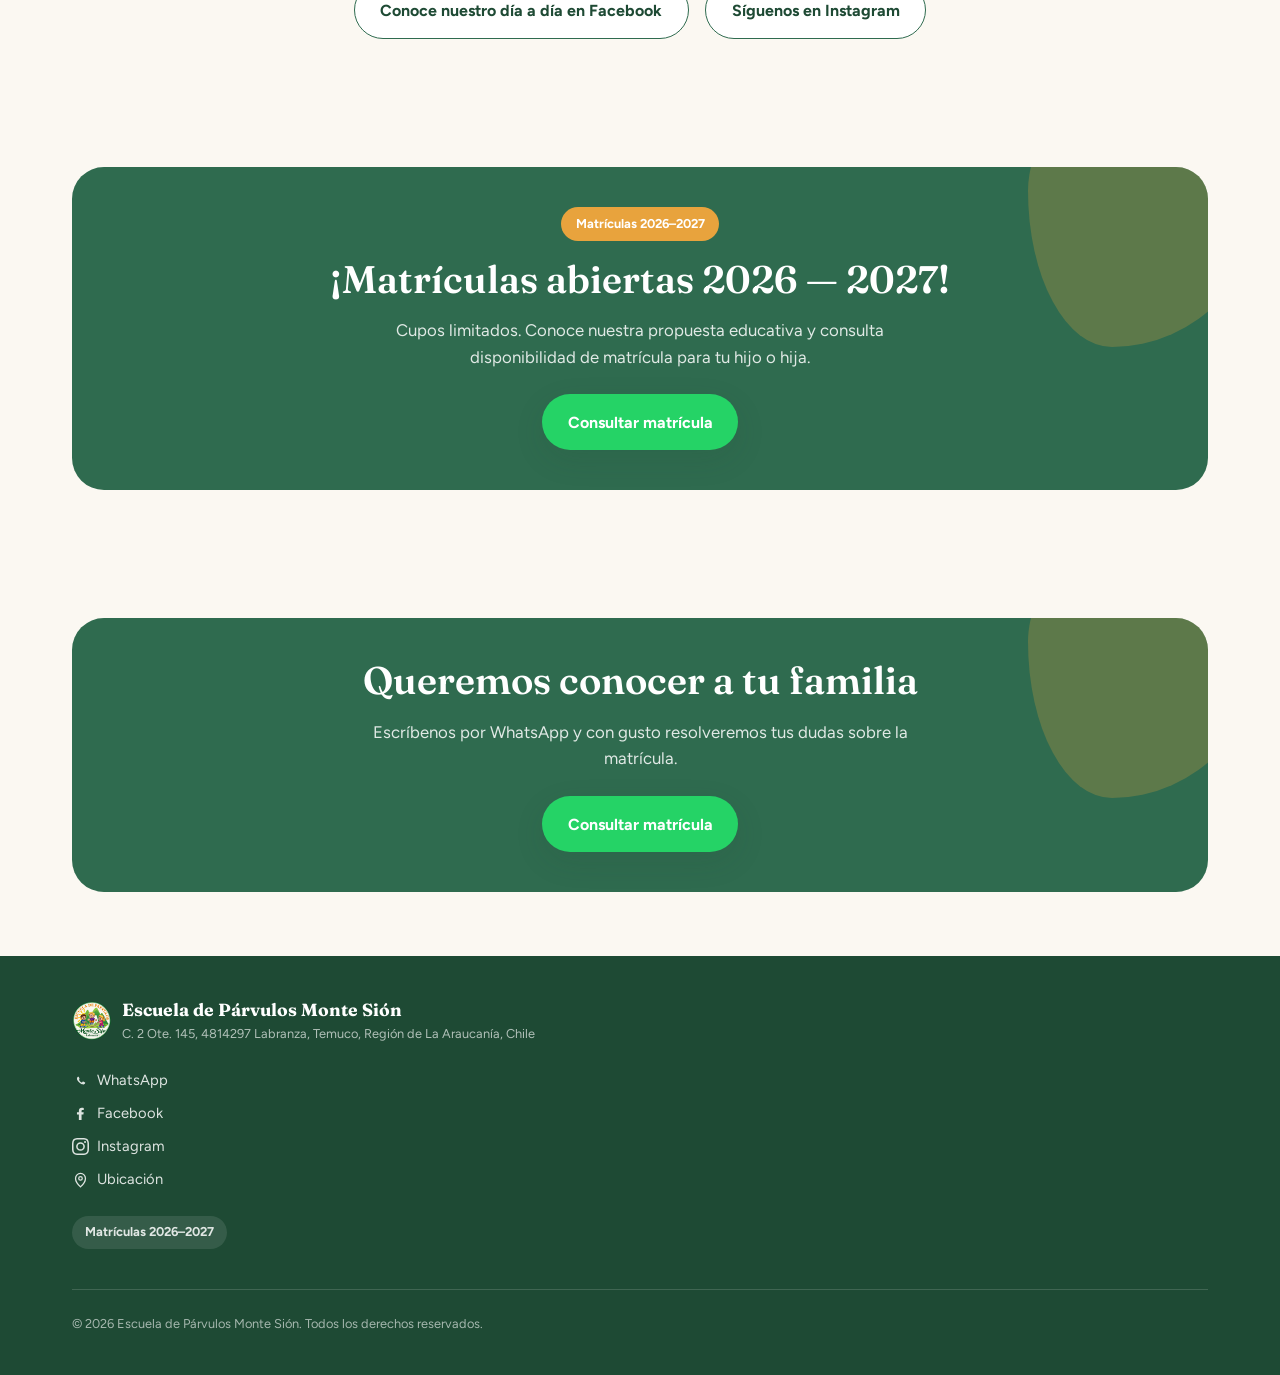
==== commit c66103f9: "Add files via upload" ====
--- a/index.html
+++ b/index.html
@@ -144,7 +144,7 @@
       <div class="container">
         <div class="after-school-inner">
           <span class="eyebrow">Nuevo proyecto</span>
-          <h2>Conoce nuestro nuevo Proyecto del colegio Monte Sión <span class="after-school-highlight">After School</span></h2>
+          <h2>Conoce nuestro nuevo Proyecto de la Escuela Monte Sión <span class="after-school-highlight">After School</span></h2>
           <p class="after-school-lede">
             Extendemos nuestra propuesta educativa con un espacio pensado para acompañar a los niños y niñas
             después de su jornada escolar. Un lugar donde seguir aprendiendo, jugando y desarrollándose en un
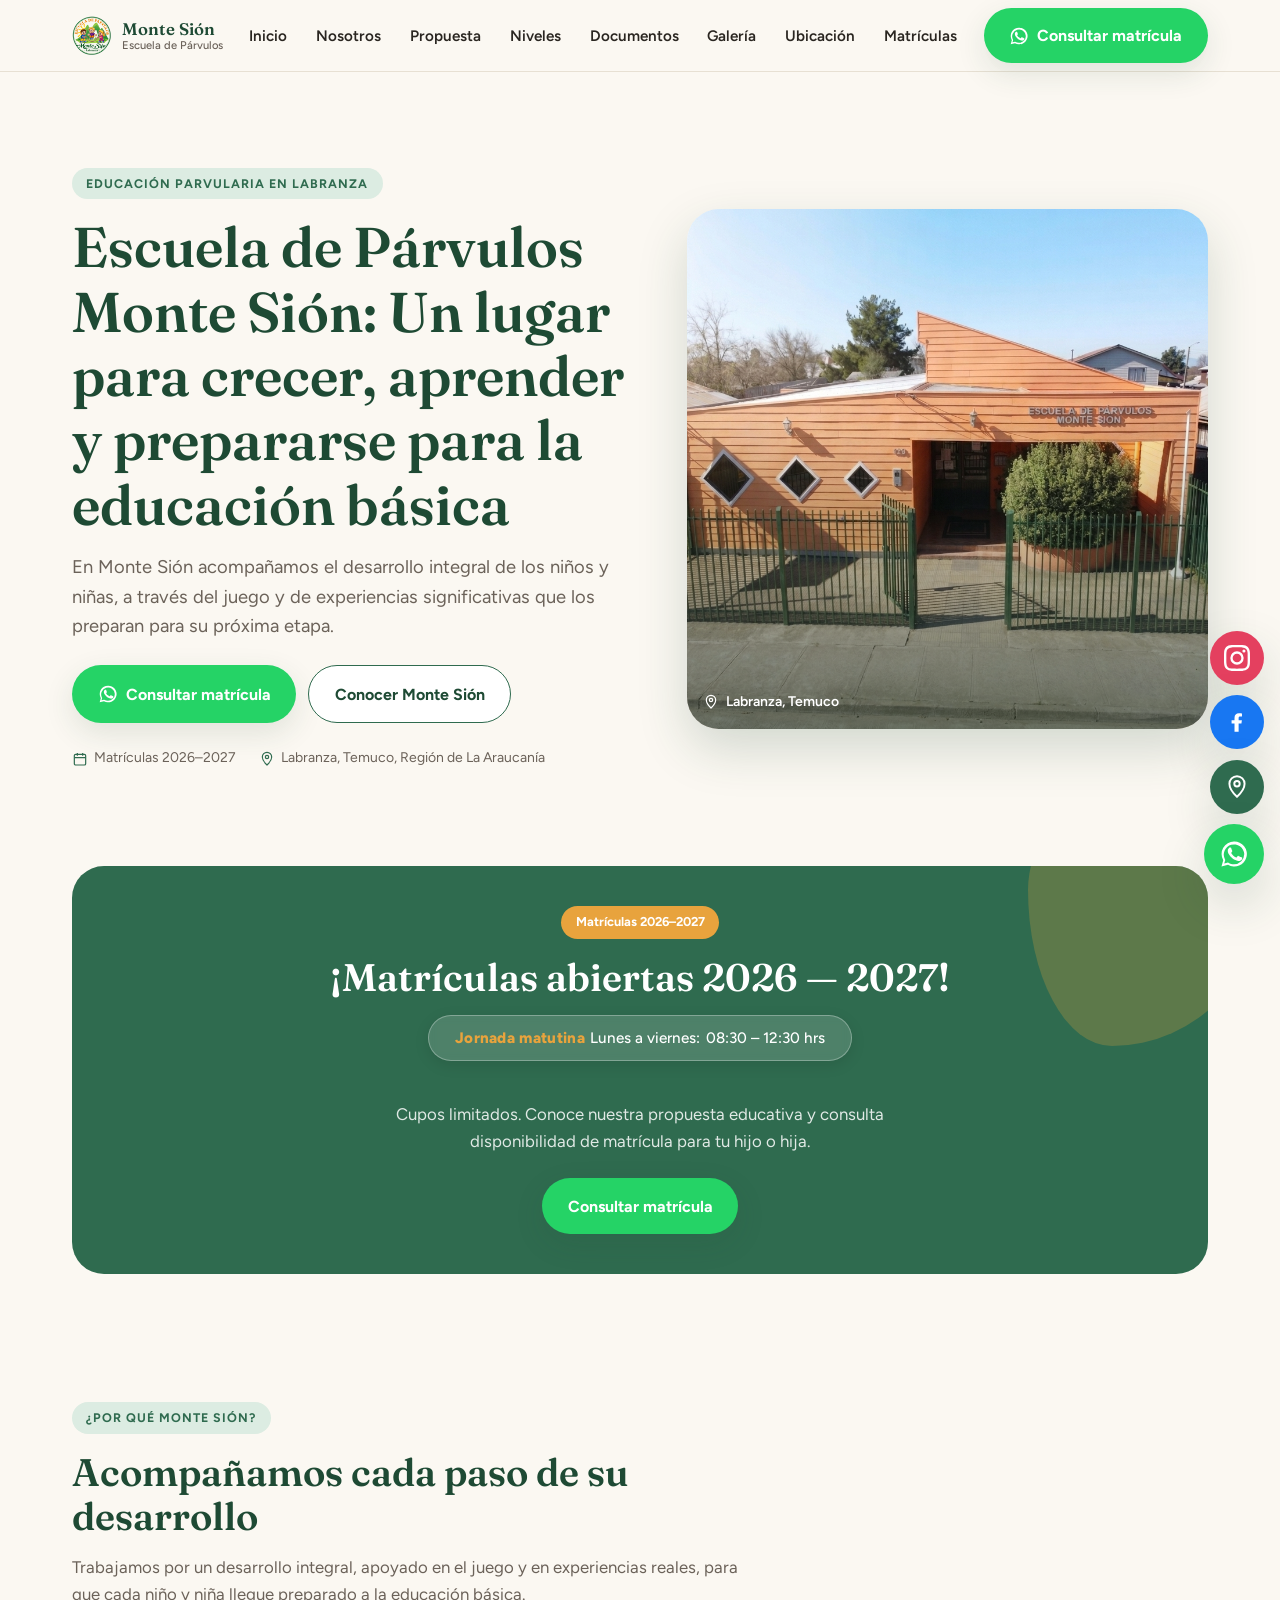
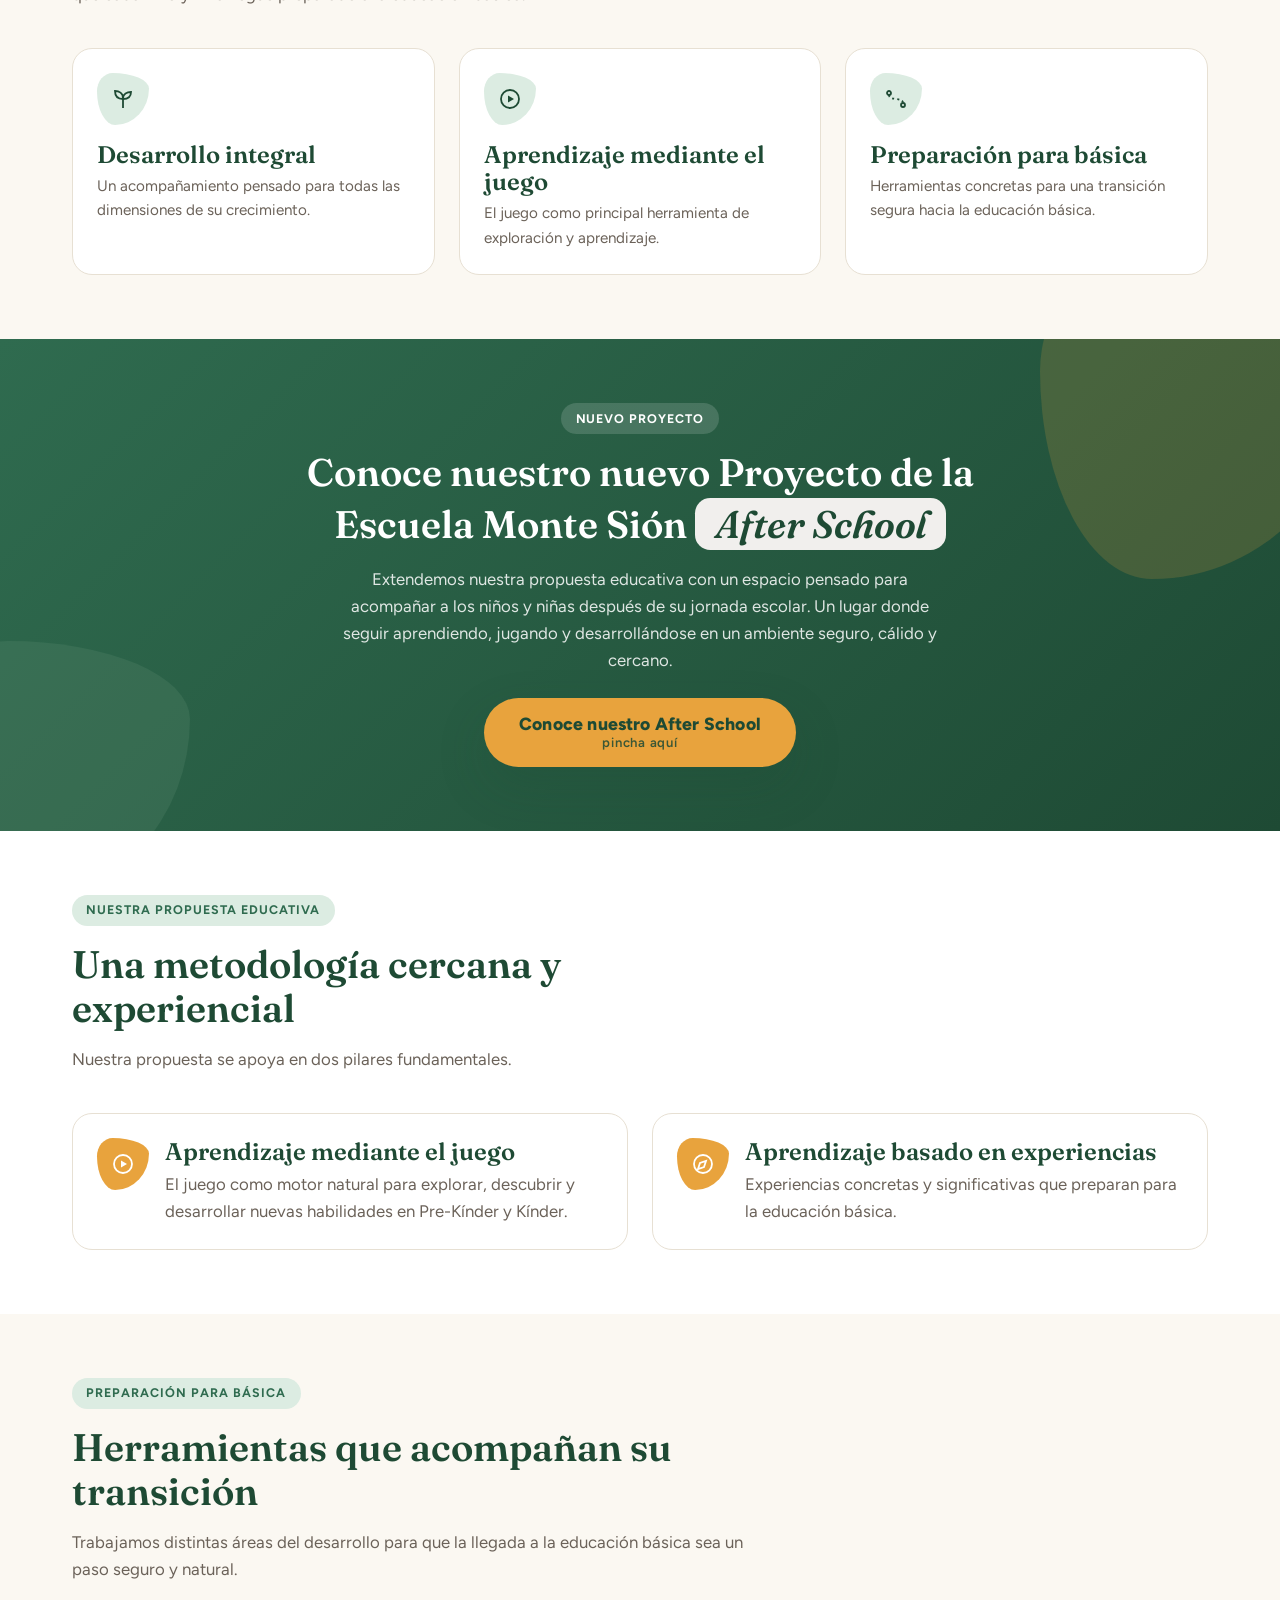
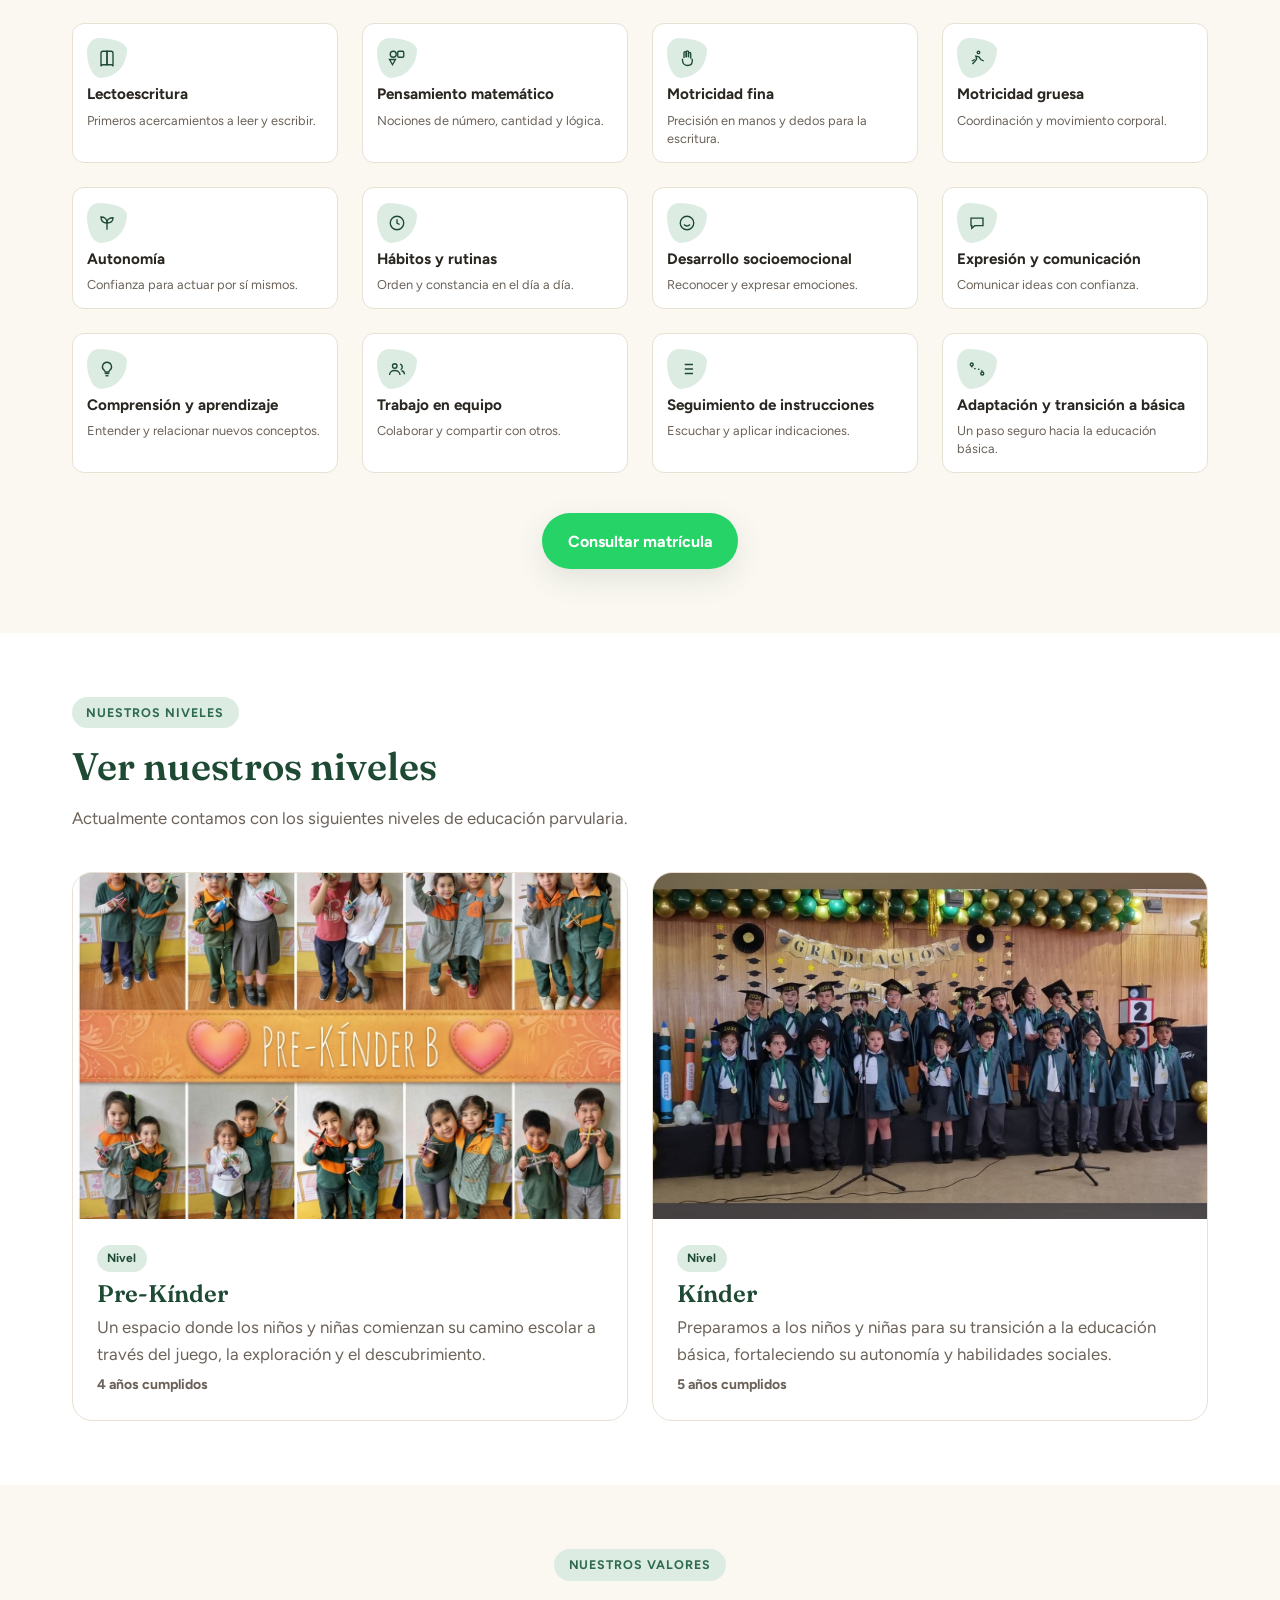
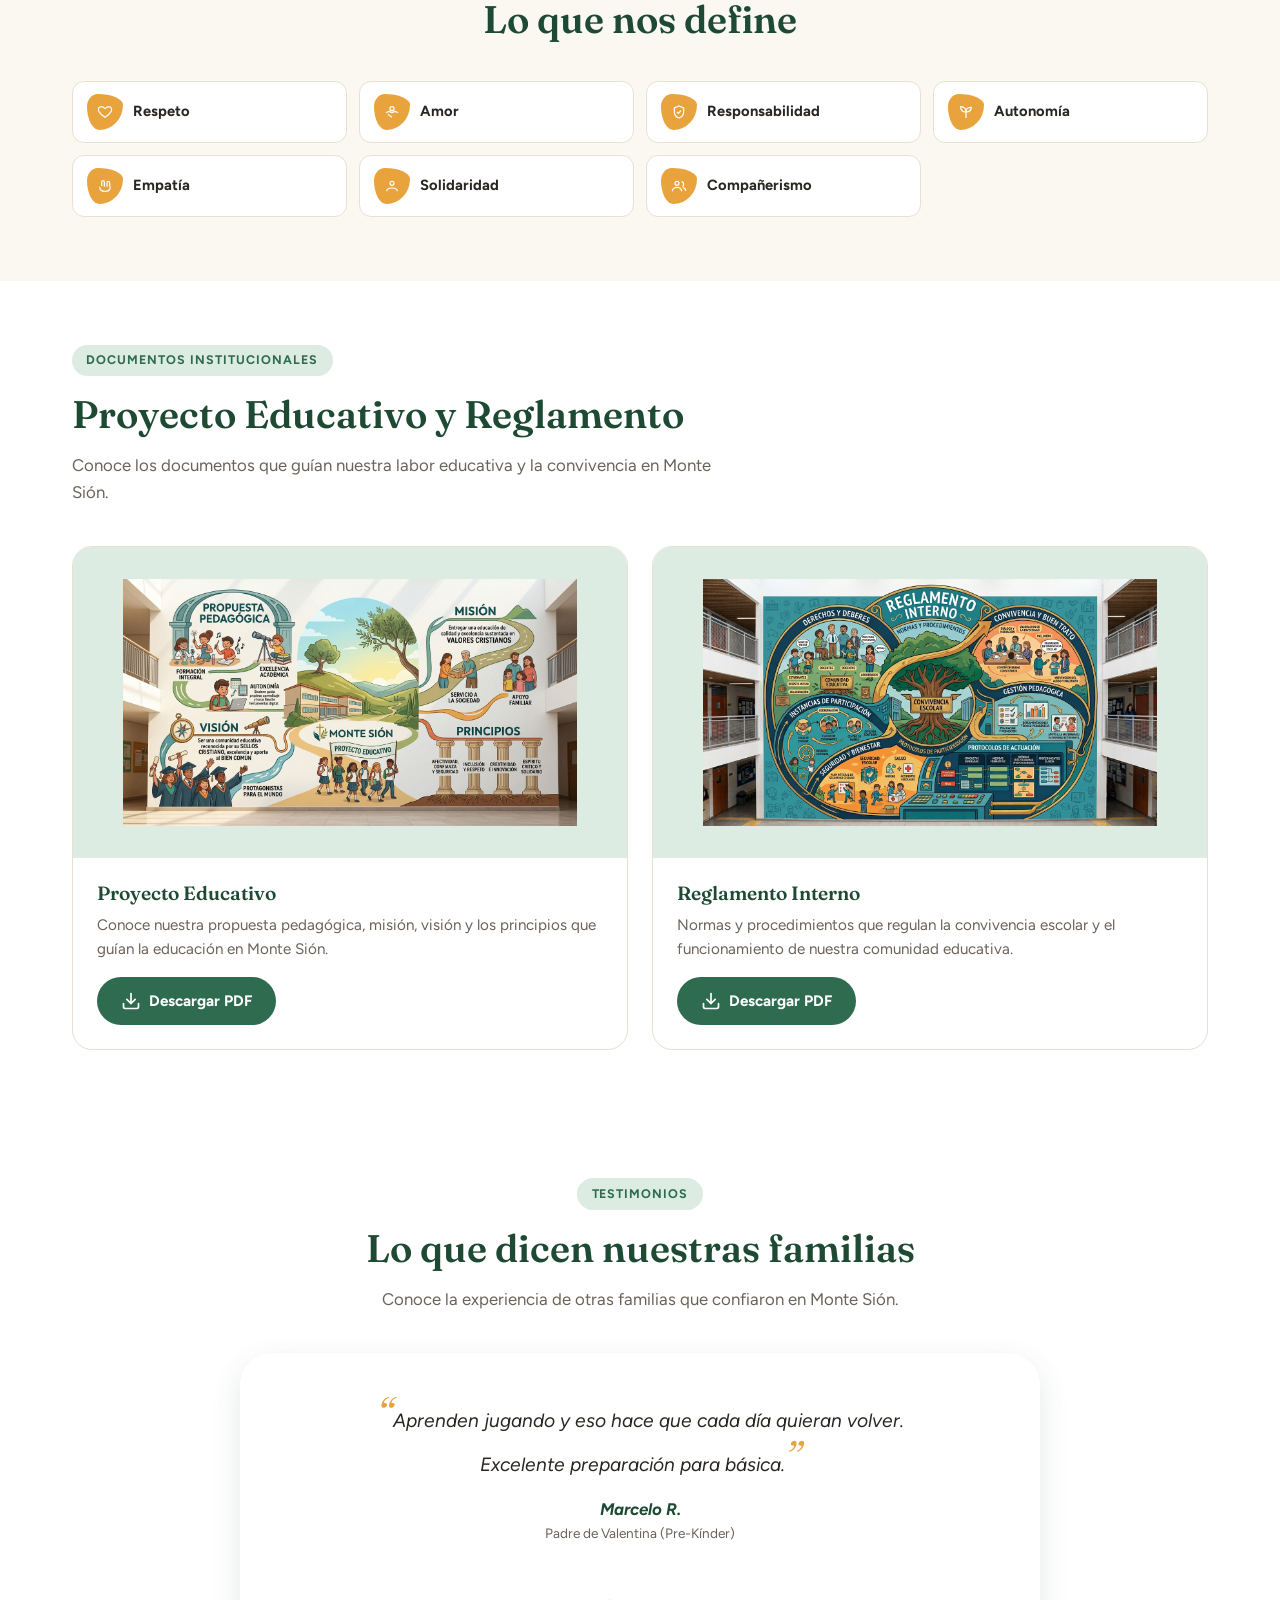
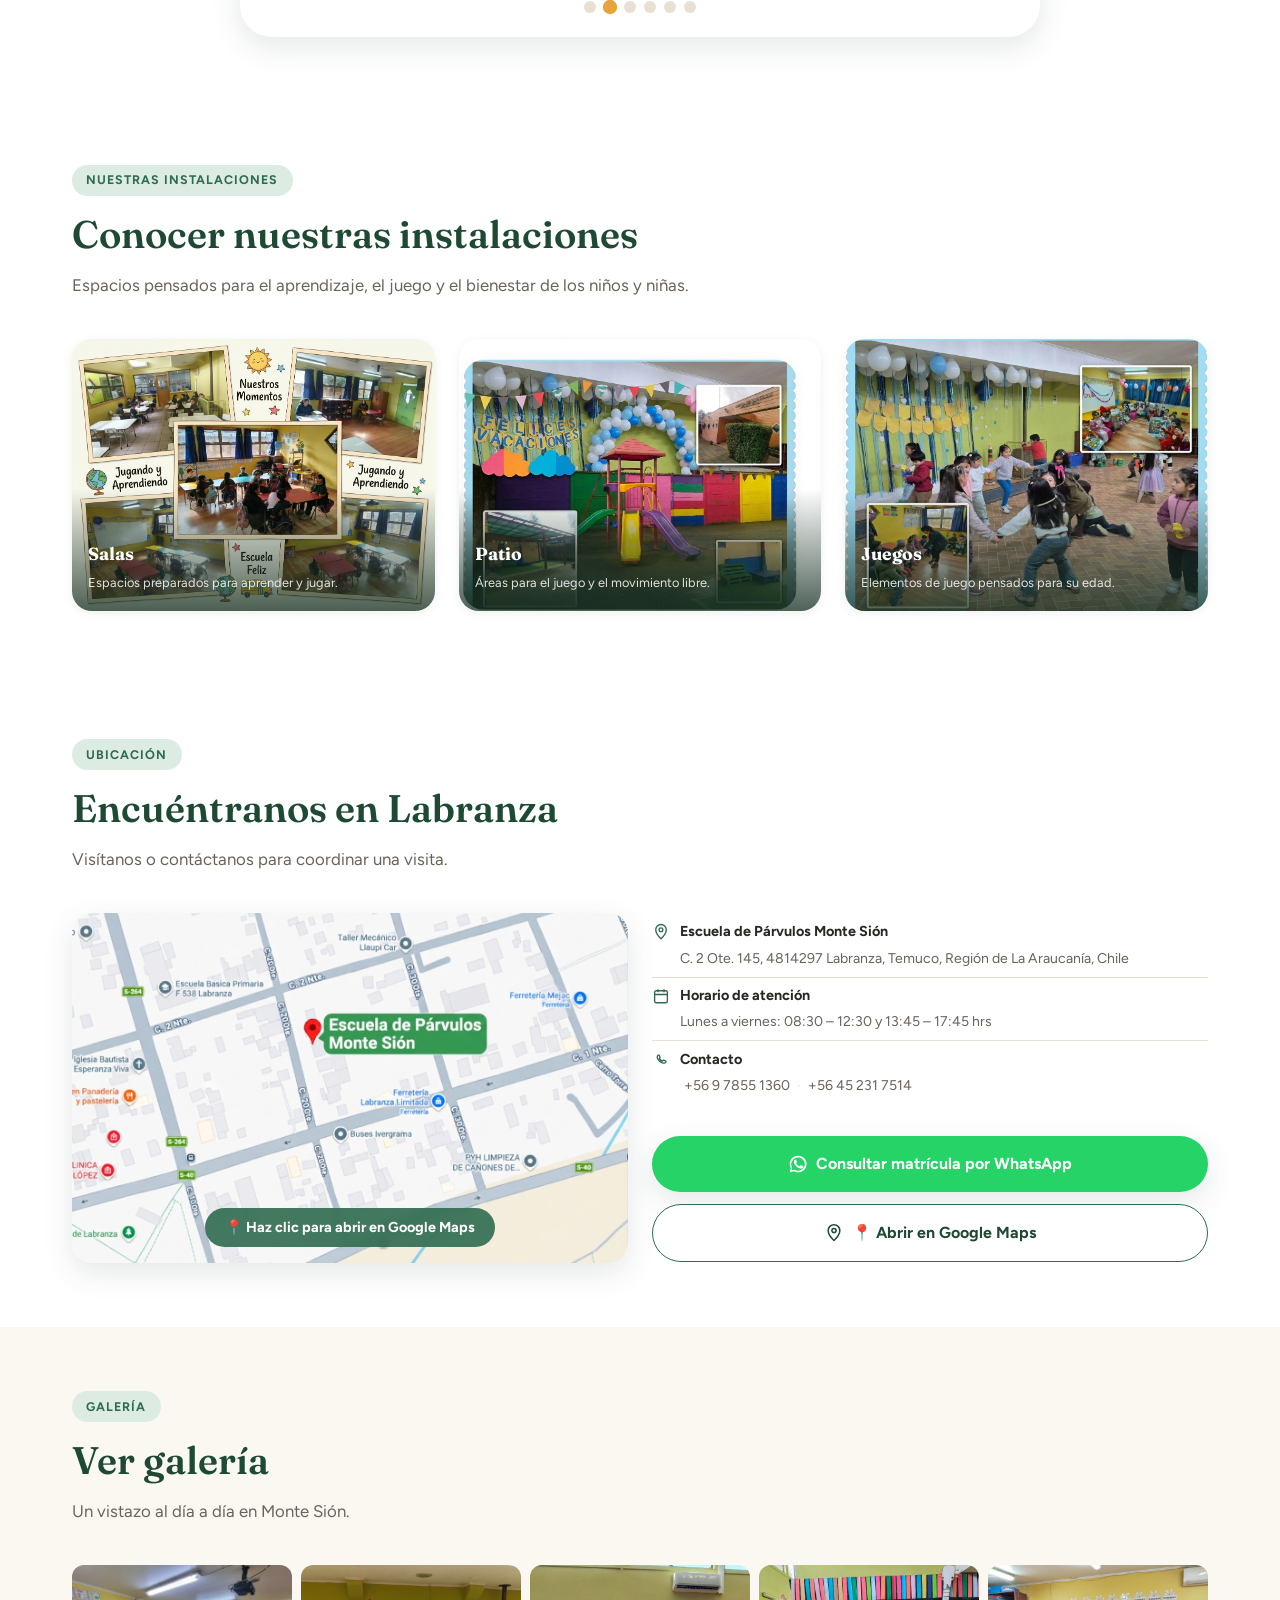
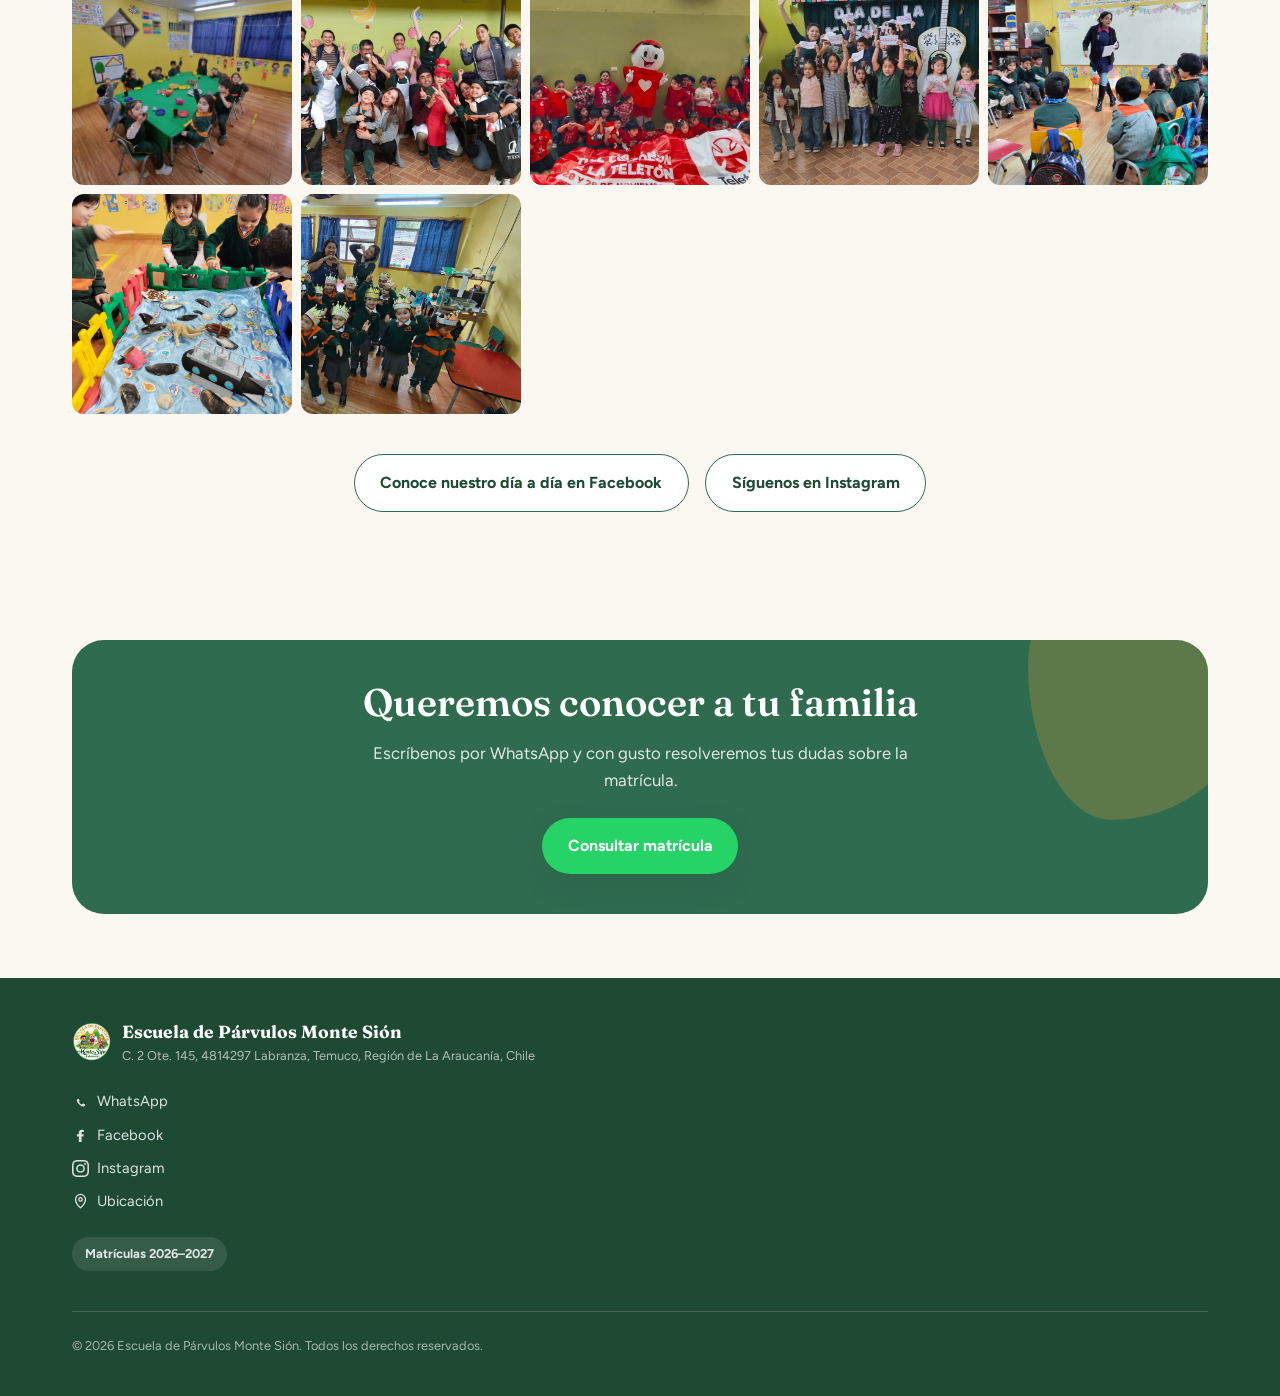
==== commit c61729da: "Add files via upload" ====
--- a/index.html
+++ b/index.html
@@ -102,6 +102,36 @@
               <span>Labranza, Temuco, Región de La Araucanía</span>
             </li>
           </ul>
+        </div>
+      </div>
+    </section>
+
+    <!-- ============================================================
+         CTA MATRÍCULA (MOVIDO AQUÍ)
+    ============================================================ -->
+    <section id="matricula" class="section enrollment" style="padding-block: 0 var(--space-5);">
+      <div class="container">
+        <div class="cta-strip">
+          <span class="badge-pill" data-field="enrollmentBadge">Matrículas 2026–2027</span>
+          
+          <!-- Título -->
+          <h2 data-field="enrollmentTitle">Matrículas abiertas 2026 — 2027</h2>
+
+          <!-- HORARIO JORNADA MATUTINA (Sin ícono) -->
+          <div class="enrollment-schedule" role="note" aria-label="Horario de la jornada matutina">
+            <span class="enrollment-schedule__text">
+              <strong data-field="enrollmentScheduleLabel">Jornada matutina</strong>
+              <span data-field="enrollmentScheduleDays">Lunes a viernes:</span>
+              <span data-field="enrollmentScheduleTime">08:30 – 12:30 hrs</span>
+            </span>
+          </div>
+
+          <!-- Párrafo descriptivo -->
+          <p data-field="enrollmentDescription">Conoce nuestra propuesta educativa y consulta disponibilidad de matrícula para tu hijo o hija.</p>
+          
+          <!-- Botón -->
+          <a class="btn btn-primary" data-whatsapp-link href="#" target="_blank" rel="noopener">Consultar matrícula</a>
+
         </div>
       </div>
     </section>
@@ -369,20 +399,6 @@
     </section>
 
     <!-- ============================================================
-         CTA MATRÍCULA
-    ============================================================ -->
-    <section id="matricula" class="section enrollment">
-      <div class="container">
-        <div class="cta-strip">
-          <span class="badge-pill" data-field="enrollmentBadge">Matrículas 2026–2027</span>
-          <h2 data-field="enrollmentTitle">Matrículas abiertas 2026 — 2027</h2>
-          <p data-field="enrollmentDescription">Conoce nuestra propuesta educativa y consulta disponibilidad de matrícula para tu hijo o hija.</p>
-          <a class="btn btn-primary" data-whatsapp-link href="#" target="_blank" rel="noopener">Consultar matrícula</a>
-        </div>
-      </div>
-    </section>
-
-    <!-- ============================================================
          CTA FINAL
     ============================================================ -->
     <section class="section">
--- a/assets/css/style.css
+++ b/assets/css/style.css
@@ -7,6 +7,7 @@
    13. Facilities 14. Gallery 15. Lightbox 16. Location
    17. Enrollment CTA 18. Floating buttons 19. Footer
    20. Responsive 21. Accessibility 22. After School
+   23. Horario Jornada Matutina
    ============================================================ */
 
 /* ============================================================
@@ -1304,4 +1305,54 @@
   .btn-after-school__subtitle {
     font-size: 0.78rem;
   }
+}
+
+/* ============================================================
+   23. HORARIO JORNADA MATUTINA (Dentro de Matrículas)
+   ============================================================ */
+.enrollment-schedule {
+  display: inline-flex;
+  align-items: center;
+  justify-content: center;
+  gap: 0.4rem;
+  margin: var(--space-2) auto var(--space-3);
+  padding: 0.6rem 1.6rem;
+  background: rgba(255, 255, 255, 0.15); /* Fondo semitransparente */
+  border: 1px solid rgba(255, 255, 255, 0.3); /* Borde sutil */
+  border-radius: 999px;
+  color: #fff;
+  font-size: 0.95rem;
+  backdrop-filter: blur(4px);
+  box-shadow: 0 4px 15px rgba(0, 0, 0, 0.1);
+  max-width: 100%;
+}
+
+.enrollment-schedule__text {
+  display: flex;
+  flex-wrap: wrap;
+  align-items: center;
+  justify-content: center;
+  gap: 0.35rem;
+  font-family: var(--font-body);
+}
+
+.enrollment-schedule__text strong {
+  font-weight: 800;
+  color: var(--color-secondary); /* Palabra "Jornada matutina" en naranja */
+  letter-spacing: 0.02em;
+}
+
+.enrollment-schedule__text span {
+  color: #fff;
+  font-weight: 500;
+}
+
+@media (max-width: 480px) {
+  .enrollment-schedule {
+    flex-direction: column;
+    text-align: center;
+    padding: 0.7rem 1rem;
+    border-radius: var(--radius-sm);
+    gap: 0.4rem;
+  }
 }
